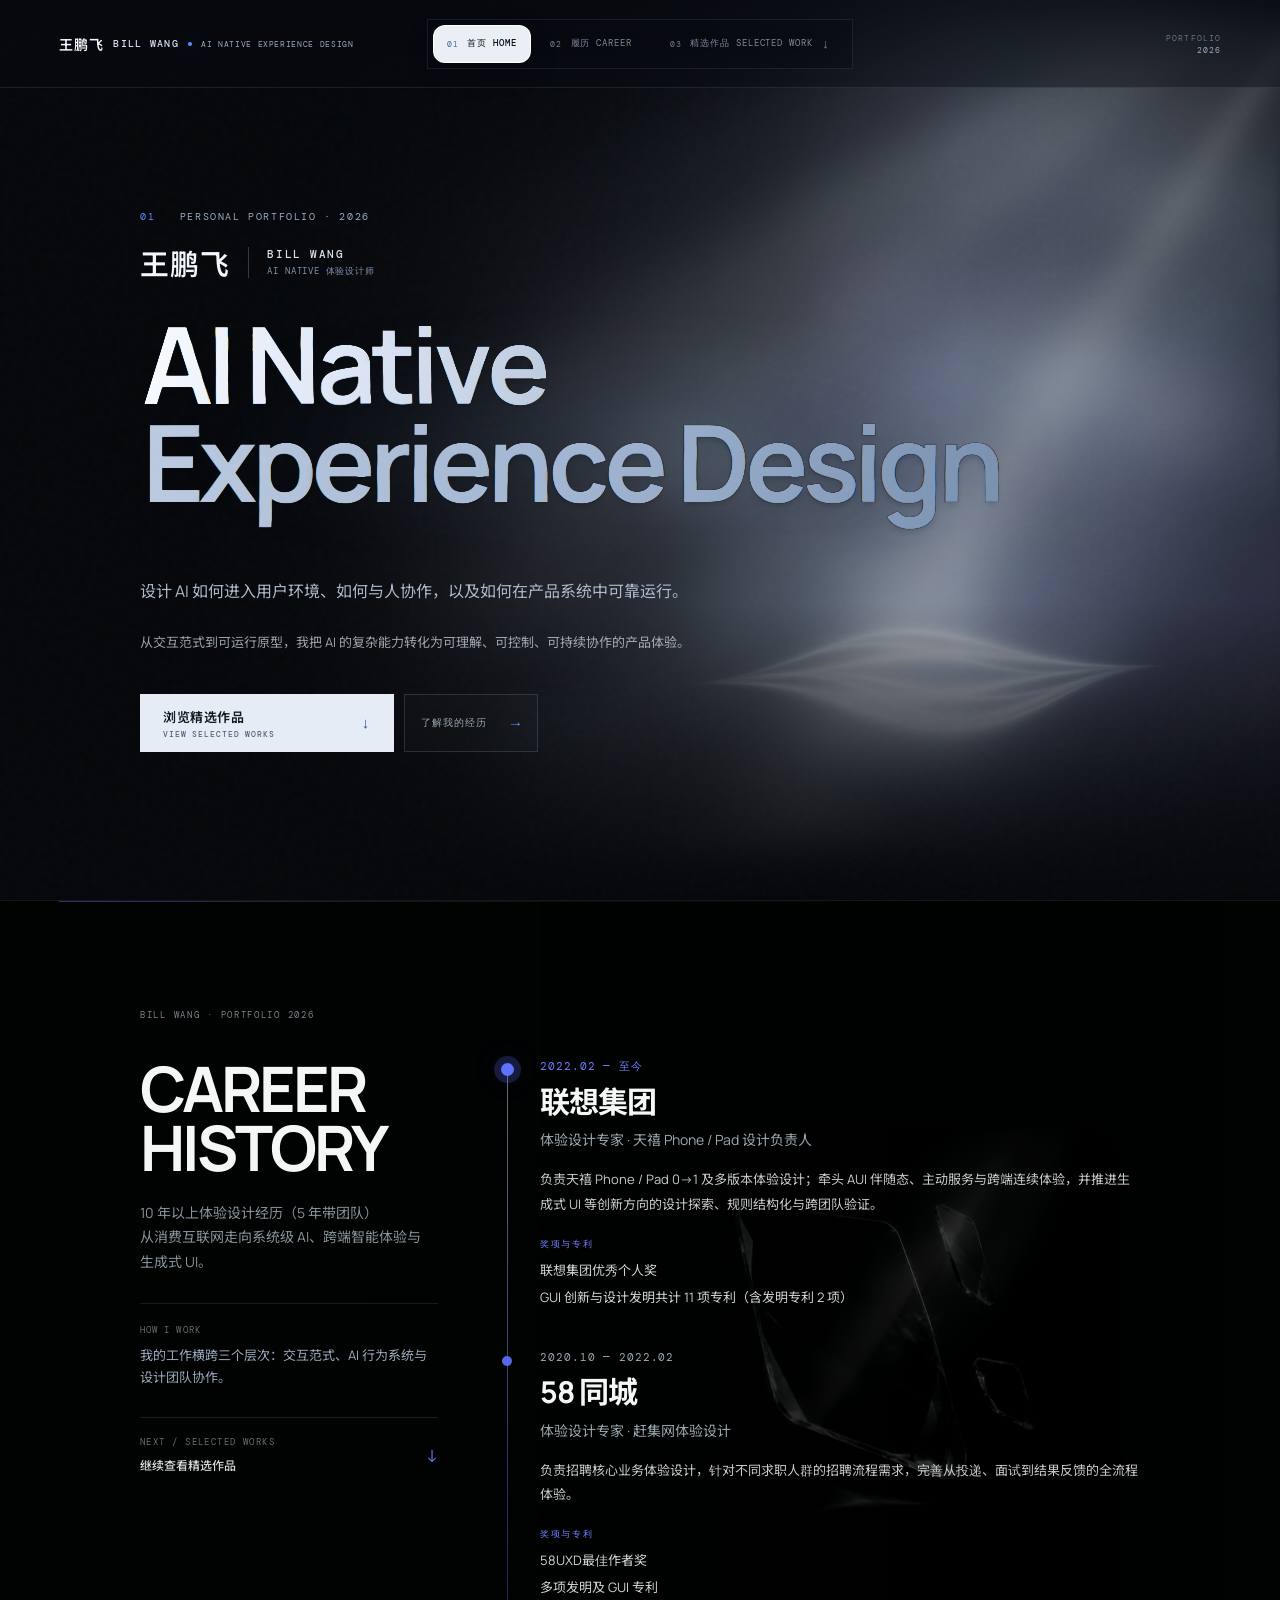
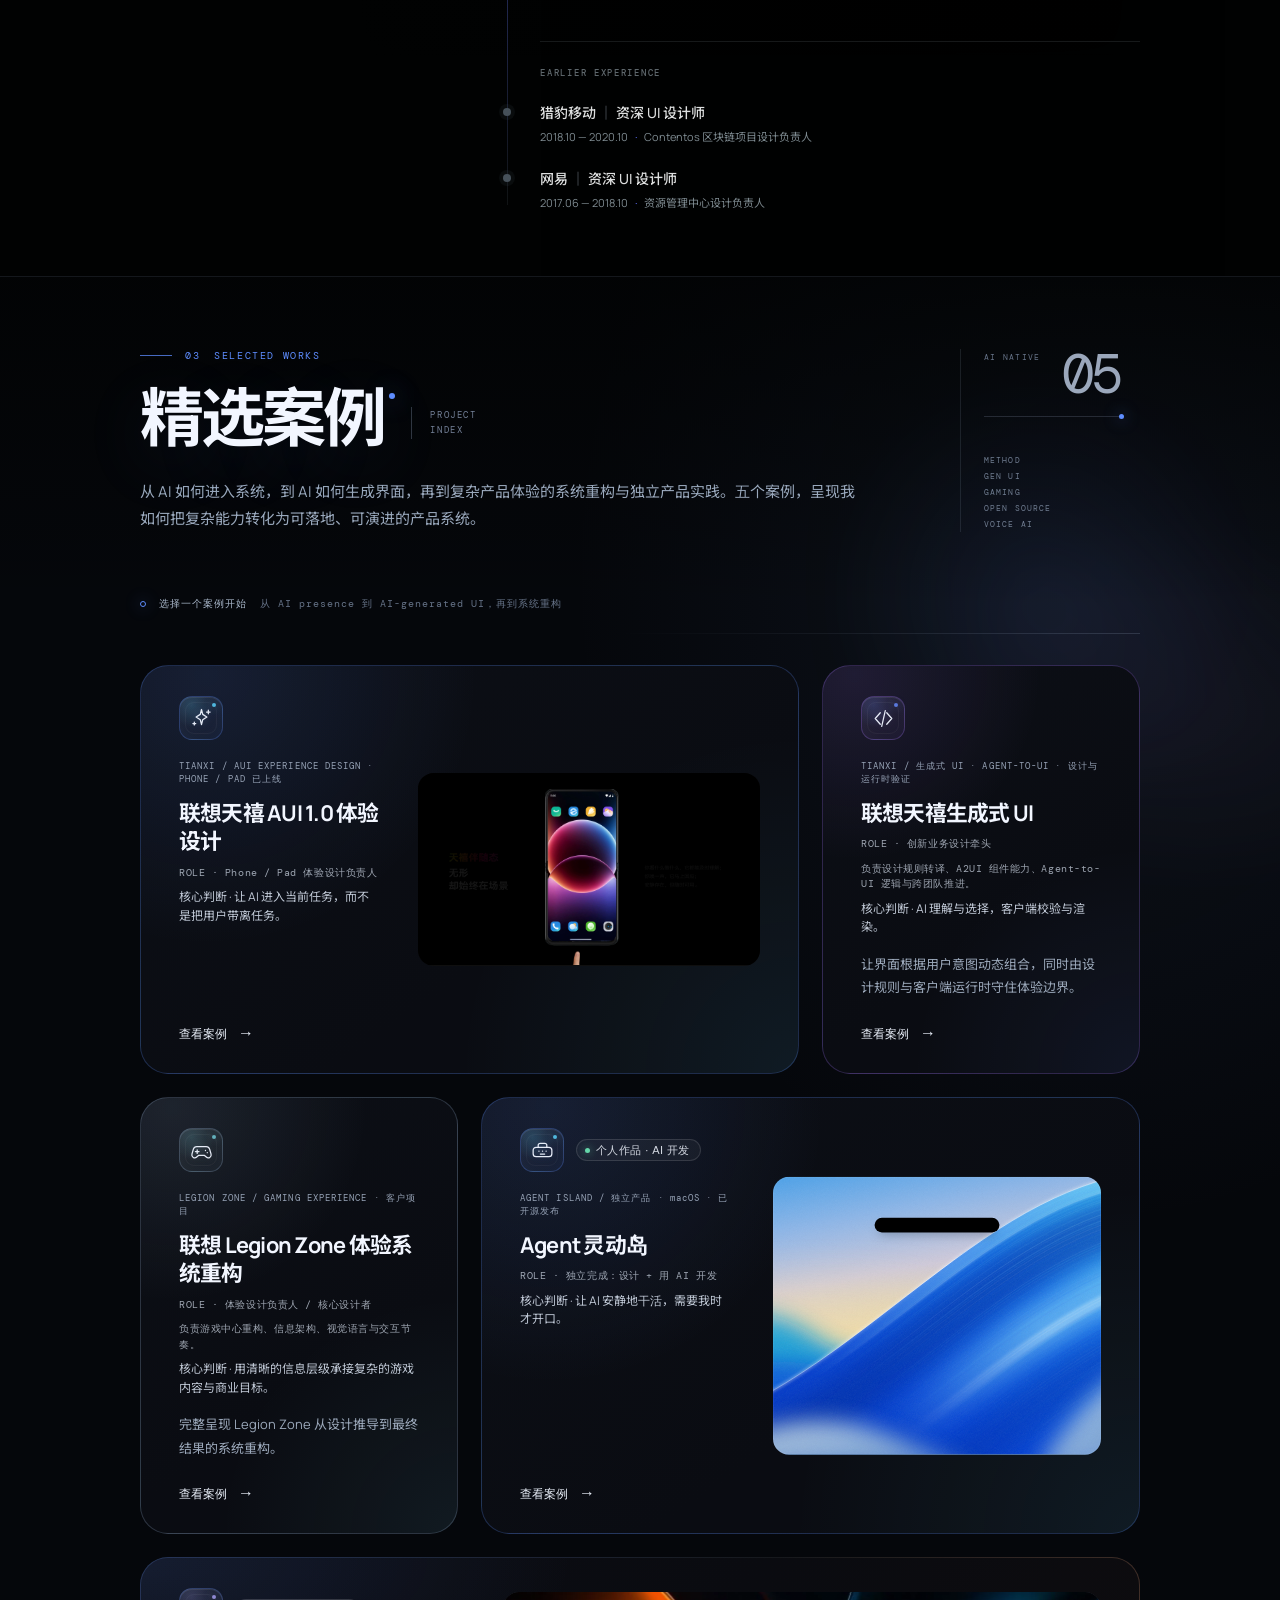
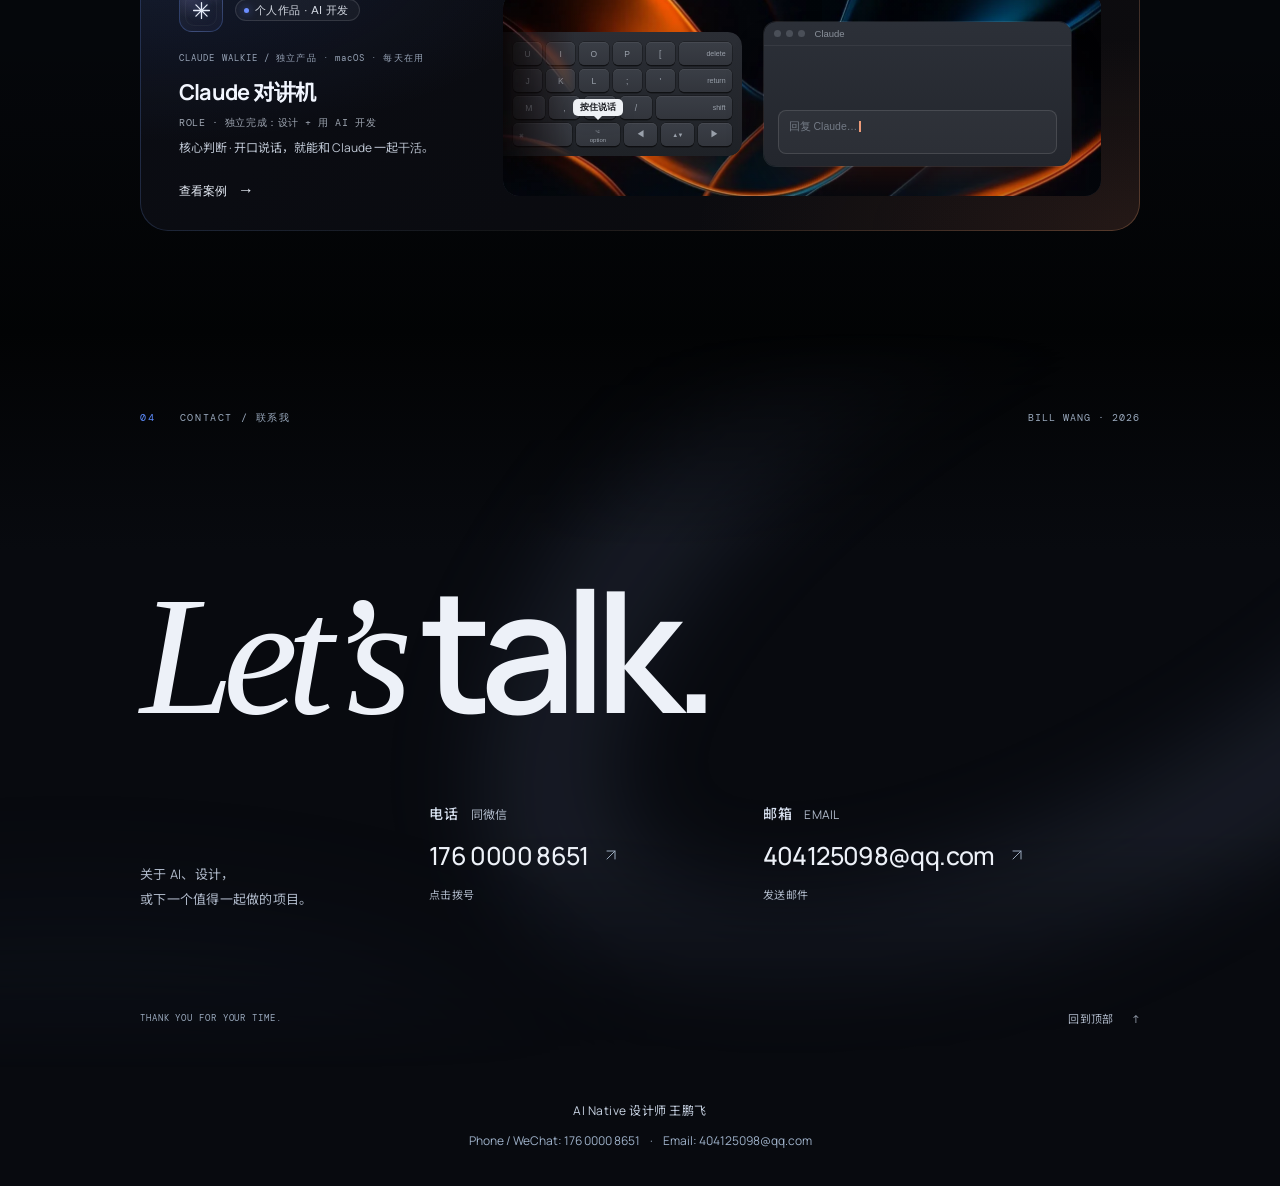
==== index.html @ 3b74ede9 "V363: AUI 09 marquee - Morning Brief voice-wake motion video, moved to 01" ====
<!doctype html>
<html lang="zh-CN">
<head>
  <meta charset="UTF-8" />
  <meta name="viewport" content="width=device-width, initial-scale=1.0" />
  <meta name="theme-color" content="#07090e" />
  <meta name="description" content="王鹏飞 Bill Wang 的体验设计作品集：系统级 AI、天禧 AUI、生成式 UI 与 Legion Zone，展示设计判断、职责边界与落地过程。" />
  <meta name="author" content="王鹏飞 · Bill Wang" />
  <meta name="referrer" content="strict-origin-when-cross-origin" />
  <link rel="canonical" href="https://bill-fei.github.io/bill-portfolio/" />
  <meta property="og:title" content="王鹏飞 · AI Native 体验设计作品集" />
  <meta property="og:description" content="系统级 AI、跨端连续体验、生成式 UI 与设计实践。" />
  <meta property="og:type" content="website" />
  <link rel="icon" href="data:," />
  <title>Bill Wang · AI Native Experience Design</title>
  <style id="first-paint-styles">
    html { background: #080a0f; color: #f2f6ff; }
    html:not(.styles-ready) body { margin: 0; font: 16px/1.7 system-ui, sans-serif; }
    html:not(.styles-ready) a { color: inherit; }
    html:not(.styles-ready) .view:not(.is-active) { display: none; }
    html:not(.styles-ready) .page-wrap { max-width: 1200px; margin: auto; padding: 32px 24px; }
    html:not(.styles-ready) .site-header { display: flex; flex-wrap: wrap; gap: 20px; padding: 20px 24px; }
    html:not(.styles-ready) .wordmark > *, html:not(.styles-ready) .global-nav a { margin-right: 12px; }
    html:not(.styles-ready) .home-hero { min-height: 75vh; padding-top: 8vh; }
    html:not(.styles-ready) .display-title { font-size: clamp(40px, 7vw, 100px); line-height: 1.15; }
    html:not(.styles-ready) .warp-text-fallback > * { display: block; }
    html:not(.styles-ready) .home-actions { display: flex; flex-wrap: wrap; gap: 24px; margin-top: 28px; }
    html:not(.styles-ready) .case-entry { display: block; margin: 32px 0; }
    html:not(.styles-ready) img, html:not(.styles-ready) video { max-width: 100%; height: auto; }
    html:not(.styles-ready) svg { width: 24px; height: 24px; }
    html:not(.styles-ready) .home-visual, html:not(.styles-ready) .case-floating-back, html:not(.styles-ready) .image-lightbox, html:not(.styles-ready) .skip-content:not(:focus) { display: none; }
    html:not(.app-ready) .view.is-active .reveal:not(.case-topbar) { opacity: 1 !important; transform: none !important; filter: none !important; }
    html:not(.app-ready) .case-topbar.reveal { opacity: 0 !important; transform: translateY(-10px) !important; filter: none !important; pointer-events: none !important; }
    html:not(.app-ready) .warp-text-fallback { opacity: 1 !important; visibility: visible !important; }
  </style>
  <script>
    (() => {
      const requested = location.hash.slice(1).split('/')[0];
      document.documentElement.dataset.initialView = ['case-workflow', 'case-paradigm', 'case-legion', 'case-agent-island', 'case-ai-call', 'case-aui', 'archive'].includes(requested) ? requested : 'home';
      window.styleFallbackTimer = window.setTimeout(() => {
        const sheet = document.getElementById('main-styles');
        if (sheet && !document.documentElement.classList.contains('styles-ready')) sheet.media = 'print';
      }, 1800);
    })();
  </script>
  <style>
    html:not(.app-ready)[data-initial-view] .view { display: none !important; }
    html:not(.app-ready)[data-initial-view="home"] [data-view="home"],
    html:not(.app-ready)[data-initial-view="case-workflow"] [data-view="case-workflow"],
    html:not(.app-ready)[data-initial-view="case-paradigm"] [data-view="case-paradigm"],
    html:not(.app-ready)[data-initial-view="case-legion"] [data-view="case-legion"],
    html:not(.app-ready)[data-initial-view="case-agent-island"] [data-view="case-agent-island"],
    html:not(.app-ready)[data-initial-view="case-ai-call"] [data-view="case-ai-call"],
    html:not(.app-ready)[data-initial-view="case-aui"] [data-view="case-aui"],
    html:not(.app-ready)[data-initial-view="archive"] [data-view="archive"] { display: block !important; }
    html:not(.app-ready) .reveal:not(.case-topbar) { opacity: 1 !important; transform: none !important; filter: none !important; }
    html:not(.app-ready) .case-topbar.reveal { opacity: 0 !important; transform: translateY(-10px) !important; filter: none !important; pointer-events: none !important; }
  </style>
  <link rel="stylesheet" href="fonts.css?v=361" />
  <link id="main-styles" rel="stylesheet" href="study.css?v=363-1106e" onload="clearTimeout(window.styleFallbackTimer);this.media='all';document.documentElement.classList.add('styles-ready')" />
  <link rel="stylesheet" href="release.css?v=361" />
  <link rel="stylesheet" href="assets/agent-island-v2/island.css?v=361" />
  <link rel="stylesheet" href="assets/ai-call/ai-call.css?v=371" />
  <script>
    (function () {
      if (location.origin !== 'https://bill-fei.github.io' || !/^\/bill-portfolio(?:\/|$)/.test(location.pathname)) return;
      var ENDPOINT = 'https://bill-portfolio-analytics.pages.dev';
      if (!ENDPOINT) return;
      var OPT_OUT_KEY = 'bill-analytics-optout';
      function optedOut() { try { return window.localStorage.getItem(OPT_OUT_KEY) === 'true'; } catch (e) { return true; } }
      var VISITOR_KEY = 'bill_analytics_visitor';
      function forgetVisitor() { try { window.localStorage.removeItem(VISITOR_KEY); } catch (e) {} }
      if (optedOut()) { forgetVisitor(); return; }
      var TRACK_URL = ENDPOINT + '/track';
      var SESSION_KEY = 'bill_analytics_session';
      var session, visitor, visit, visitSequence = 0, timer = null, stopped = false, started = false;
      var pages = ['home', 'case-workflow', 'case-paradigm', 'case-legion', 'case-agent-island', 'case-ai-call', 'case-aui', 'archive'];
      var documentId = (window.crypto && crypto.randomUUID) ? crypto.randomUUID() : Math.random().toString(36).slice(2) + Date.now();
      var listeners = [];
      function pageName() {
        var page = location.hash.slice(1).split('?')[0].split('/').filter(Boolean)[0];
        return pages.indexOf(page) === -1 ? 'home' : page;
      }
      function safeLink(value) {
        if (!value) return '';
        try {
          var url = new URL(value, location.href);
          if (url.protocol === 'mailto:' || url.protocol === 'tel:') return url.protocol;
          if (url.protocol !== 'https:' && url.protocol !== 'http:') return '';
          var hash = url.hash.slice(1).split('?')[0].split('/').filter(Boolean)[0];
          return url.origin + url.pathname + (url.origin === location.origin && pages.indexOf(hash) !== -1 ? '#' + hash : '');
        } catch (e) { return ''; }
      }
      function snapshot(type) {
        if (!visit) return;
        var now = Date.now();
        if (visit.activeSince !== null) { visit.ms += Math.max(0, now - visit.activeSince); visit.activeSince = now; measureScroll(); }
        send({ type: type, page: visit.page, path: location.pathname + '#' + visit.page, visit_id: visit.id, dur: Math.round(visit.ms / 1000), scroll: visit.scroll });
      }
      // Deepest point of the page seen during this visit, as a percentage of the document height.
      function measureScroll() {
        if (!visit) return;
        var el = document.documentElement || {};
        var height = Math.max(el.scrollHeight || 0, (document.body && document.body.scrollHeight) || 0);
        var bottom = (window.scrollY || el.scrollTop || 0) + (window.innerHeight || el.clientHeight || 0);
        if (!height || !bottom) return;
        var pct = Math.min(100, Math.round(bottom / height * 100));
        if (pct > visit.scroll) visit.scroll = pct;
      }
      function pauseVisit() {
        if (!visit || visit.activeSince === null) return;
        snapshot('end');
        visit.activeSince = null;
      }
      function routeChanged() {
        var page = pageName();
        if (visit && visit.page === page) return;
        pauseVisit();
        visit = { page: page, id: documentId + ':' + (++visitSequence), ms: 0, scroll: 0, activeSince: document.hidden ? null : Date.now() };
        send({ type: 'pageview', page: page, path: location.pathname + '#' + page, visit_id: visit.id, dur: 0, referrer: safeLink(document.referrer || '') });
      }
      function today() { var d = new Date(); return d.getFullYear() + '-' + (d.getMonth() + 1) + '-' + d.getDate(); }
      function getSession() {
        try { var raw = localStorage.getItem(SESSION_KEY); if (raw) { var s = JSON.parse(raw); if (s && s.date === today()) return s; } } catch (e) {}
        var s = { id: (window.crypto && crypto.randomUUID) ? crypto.randomUUID() : 's' + Math.random().toString(36).slice(2) + Date.now(), date: today() };
        try { localStorage.setItem(SESSION_KEY, JSON.stringify(s)); } catch (e) {}
        return s;
      }
      // Anonymous browser ID that survives days and network changes, so return visits can be recognised.
      function getVisitor() {
        try { var raw = localStorage.getItem(VISITOR_KEY); if (raw && /^[a-zA-Z0-9-]{8,64}$/.test(raw)) return raw; } catch (e) {}
        var id = (window.crypto && crypto.randomUUID) ? crypto.randomUUID() : 'v' + Math.random().toString(36).slice(2) + Date.now().toString(36);
        try { localStorage.setItem(VISITOR_KEY, id); } catch (e) {}
        return id;
      }
      function send(payload) {
        if (stopped) return;
        if (optedOut()) { stop(); return; }
        var body = JSON.stringify(Object.assign({ t: Date.now(), v: '357', env: 'prod' }, payload, { sid: session.id, vid: visitor }));
        if (navigator.sendBeacon) { try { if (navigator.sendBeacon(TRACK_URL, new Blob([body], { type: 'text/plain' }))) return; } catch (e) {} }
        try { fetch(TRACK_URL, { method: 'POST', headers: { 'Content-Type': 'text/plain' }, body: body, keepalive: true }).catch(function () {}); } catch (e) {}
      }
      function on(target, type, fn, opts) { target.addEventListener(type, fn, opts); listeners.push({ target: target, type: type, fn: fn }); }
      function stop() {
        stopped = true;
        if (timer !== null) { clearInterval(timer); timer = null; }
        for (var i = 0; i < listeners.length; i++) { var l = listeners[i]; try { l.target.removeEventListener(l.type, l.fn); } catch (e) {} }
        listeners = [];
      }
      function start() {
        if (stopped || started) return;
        if (optedOut()) { stop(); return; }
        started = true;
        session = getSession();
        visitor = getVisitor();
        routeChanged();
        if (stopped) return;
        timer = setInterval(function () { if (!document.hidden && visit.activeSince !== null) snapshot('heartbeat'); }, 15000);
        on(window, 'hashchange', routeChanged);
        on(window, 'scroll', measureScroll, { passive: true });
        on(document, 'click', function (ev) {
          var el = ev.target;
          while (el && el !== document && !(el.tagName === 'A')) el = el.parentNode;
          if (!el || el.tagName !== 'A') {
            // Feature controls that are not links (e.g. the voice / speed / model picker): data-track names them.
            var ctl = ev.target && ev.target.closest ? ev.target.closest('[data-track]') : null;
            if (!ctl) return;
            var row = ctl.closest('[data-row]');
            action('action:' + ctl.getAttribute('data-track') + (row ? ':' + row.getAttribute('data-row') : '') + (ctl.getAttribute('data-v') ? ':' + ctl.getAttribute('data-v') : ''));
            return;
          }
          send({ type: 'click', page: visit.page, path: location.pathname + '#' + visit.page, visit_id: visit.id, target: safeLink(el.href || el.getAttribute('href') || '') });
        });
        // Case films: one event when playback starts and when 25 / 50 / 75 / 100% has been watched, once per page visit.
        var filmSeen = {};
        function action(name) { if (visit) send({ type: 'click', page: visit.page, path: location.pathname + '#' + visit.page, visit_id: visit.id, target: name }); }
        function filmMark(v, mark) {
          var key = visit && visit.id + ':' + (v.closest('figure[id]') || {}).id + ':' + mark;
          if (!key || filmSeen[key]) return;
          filmSeen[key] = 1;
          action('action:film:' + ((v.closest('figure[id]') || {}).id || 'video') + ':' + mark);
        }
        on(document, 'play', function (ev) { if (ev.target.tagName === 'VIDEO' && ev.target.controls) filmMark(ev.target, 'play'); }, true);
        on(document, 'timeupdate', function (ev) {
          var v = ev.target;
          if (v.tagName !== 'VIDEO' || !v.controls || !v.duration) return;
          var p = v.currentTime / v.duration * 100;
          [25, 50, 75].forEach(function (m) { if (p >= m) filmMark(v, String(m)); });
        }, true);
        on(document, 'ended', function (ev) { if (ev.target.tagName === 'VIDEO' && ev.target.controls) filmMark(ev.target, '100'); }, true);
        function resumeVisit() {
          routeChanged();
          if (!document.hidden && visit.activeSince === null) visit.activeSince = Date.now();
        }
        on(document, 'visibilitychange', function () { if (document.hidden) pauseVisit(); else resumeVisit(); });
        on(window, 'pageshow', resumeVisit);
        on(window, 'pagehide', pauseVisit);
        on(window, 'beforeunload', pauseVisit);
      }
      window.BillAnalytics = window.BillAnalytics || {};
      window.BillAnalytics.optOut = function () {
        stop();
        forgetVisitor();
        try { window.localStorage.setItem(OPT_OUT_KEY, 'true'); return true; } catch (e) { return false; }
      };
      on(window, 'storage', function (e) { if (e.key === OPT_OUT_KEY && e.newValue === 'true') { stop(); forgetVisitor(); } });
      if (document.readyState === 'loading') on(document, 'DOMContentLoaded', start); else start();
    })();
  </script>
  <script defer src="study.js?v=363-1106e"></script>
  <script defer src="assets/agent-island-v2/island.js?v=361"></script>
  <script defer src="assets/ai-call/walkie-demo.js?v=362"></script>
  <script defer src="assets/ai-call/modes-demo.js?v=367"></script>
</head>
<body>
  <a class="skip-content" href="#app">跳至主要内容</a>
  <noscript><style>.view{display:block!important}.reveal{opacity:1!important;transform:none!important;filter:none!important}.warp-text-fallback{opacity:1!important;visibility:visible!important}</style><p class="noscript-notice">当前浏览器未启用 JavaScript，以下显示静态作品内容；启用后可使用案例导航、图片放大与演示交互。</p></noscript>
  <div class="ambient-grain" aria-hidden="true"></div>
  <div class="cursor-glow" aria-hidden="true"></div>
  <header class="site-header">
    <a class="wordmark" href="#home" aria-label="王鹏飞作品集首页"><strong><span class="mobile-wordmark-prefix">AI Native 设计师 </span>王鹏飞</strong><span>BILL WANG</span><i></i><small>AI NATIVE EXPERIENCE DESIGN</small></a>
    <nav class="global-nav" aria-label="作品集主导航">
      <a href="#home" data-route-link="home"><small>01</small><span>首页 HOME</span></a>
      <a href="#career" data-route-link="career"><small>02</small><span>履历 CAREER</span></a>
      <a class="nav-featured" href="#index" data-route-link="index"><small>03</small><span>精选作品 SELECTED WORK</span><b>↓</b></a>
    </nav>
    <p class="header-status">PORTFOLIO<br /><b>2026</b></p>
  </header>

  <a class="case-floating-back" href="#index" aria-label="返回作品目录">← 返回目录</a>

  <main id="app" aria-live="polite">
    <section class="view view-home is-active" data-view="home">
      <div class="home-hero" id="home-top">
      <div class="home-visual" aria-hidden="true"><canvas class="spectral-clouds" id="spectral-clouds"></canvas><div class="spectral-depth spectral-depth-far"></div><div class="spectral-clouds-aura"></div><div class="spectral-depth spectral-depth-near"></div><div class="side-rays-container"><canvas id="side-rays-canvas"></canvas></div><div class="home-strands-field strands-container"><canvas id="home-strands-canvas"></canvas></div><div class="visual-grid"></div></div>
      <div class="home-content page-wrap"><p class="eyebrow reveal"><span>01</span> PERSONAL PORTFOLIO · 2026</p><div class="home-identity reveal"><strong>王鹏飞</strong><div><span>BILL WANG</span><small>AI NATIVE 体验设计师</small></div></div><h1 class="display-title warp-text reveal" data-warp-text="AI Native\nExperience Design" aria-label="AI Native Experience Design"><span class="warp-text-fallback" aria-hidden="true"><span>AI Native</span><em><span>Experience</span> <span>Design</span></em></span></h1><p class="home-description reveal">设计 AI 如何进入用户环境、如何与人协作，以及如何在产品系统中可靠运行。</p><p class="home-description home-description-support reveal">从交互范式到可运行原型，我把 AI 的复杂能力转化为可理解、可控制、可持续协作的产品体验。</p><div class="home-actions reveal"><a class="button button-primary" href="#index"><span>浏览精选作品 <small>VIEW SELECTED WORKS</small></span><b>↓</b></a><a class="button button-quiet" href="#career">了解我的经历 <b>→</b></a></div></div>
      <div class="home-footer page-wrap reveal" aria-hidden="true"></div>
      </div>
      <section class="home-career" id="career" aria-label="王鹏飞职业履历">
      <div class="career-scene" aria-hidden="true">
        <img data-media-src="assets/career/glass-geometry-low-contrast.png" alt="" width="1920" height="1080" />
        <div class="career-veil"></div>
      </div>
      <div class="page-wrap career-wrap career-v16">
        <div class="career-brandline reveal">BILL WANG · PORTFOLIO 2026</div>

        <div class="career-layout">
          <header class="career-summary reveal">
            <p class="career-kicker">CAREER HISTORY</p>
            <h2>Career<br />History</h2>
            <p class="career-intro">10 年以上体验设计经历（5 年带团队）<br />从消费互联网走向系统级 AI、跨端智能体验与<span class="career-intro-nowrap">生成式 UI</span>。</p>
            <div class="career-capability career-capability-summary"><span>HOW I WORK</span><p>我的工作横跨三个层次：交互范式、AI 行为系统与设计团队协作。</p></div>
          </header>

          <div class="career-timeline reveal" aria-label="职业经历时间线">
            <article class="career-role career-role-current">
              <span class="career-marker" aria-hidden="true"></span>
              <time>2022.02 — 至今</time>
              <h3>联想集团</h3>
              <p class="career-position">体验设计专家 · 天禧 Phone / Pad 设计负责人</p>
              <p class="career-detail">负责天禧 Phone / Pad 0→1 及多版本体验设计；牵头 AUI 伴随态、主动服务与跨端连续体验，并推进生成式 UI 等创新方向的设计探索、规则结构化与跨团队验证。</p>
              <div class="career-recognition">
                <span>奖项与专利</span>
                <p>联想集团优秀个人奖</p>
                <p>GUI 创新与设计发明共计 11 项专利（含发明专利 2 项）</p>
              </div>
            </article>

            <article class="career-role">
              <span class="career-marker" aria-hidden="true"></span>
              <time>2020.10 — 2022.02</time>
              <h3>58 同城</h3>
              <p class="career-position">体验设计专家 · 赶集网体验设计</p>
              <p class="career-detail">负责招聘核心业务体验设计，针对不同求职人群的招聘流程需求，完善从投递、面试到结果反馈的全流程体验。</p>
              <div class="career-recognition">
                <span>奖项与专利</span>
                <p>58UXD最佳作者奖</p>
                <p>多项发明及 GUI 专利</p>
              </div>
            </article>

            <aside class="career-earlier" aria-label="早期职业经历">
              <p class="career-kicker">EARLIER EXPERIENCE</p>
              <article>
                <h3>猎豹移动 <span>｜</span> 资深 UI 设计师</h3>
                <p><time>2018.10 — 2020.10</time><i>·</i>Contentos 区块链项目设计负责人</p>
              </article>
              <article>
                <h3>网易 <span>｜</span> 资深 UI 设计师</h3>
                <p><time>2017.06 — 2018.10</time><i>·</i>资源管理中心设计负责人</p>
              </article>
            </aside>
          </div>

          <a class="career-selected reveal" href="#index">
            <span>NEXT / SELECTED WORKS</span>
            <b>继续查看精选作品</b>
            <i>↓</i>
          </a>
        </div>
      </div>
      </section>
      <section class="home-works view-index" id="selected-works" aria-label="精选作品目录">
      <div class="page-wrap index-wrap">
        <div class="index-intro reveal">
          <div class="index-intro-copy">
            <p class="eyebrow accent-blue"><span>03</span> SELECTED WORKS</p>
            <div class="index-title-lockup">
              <h2 class="page-title">精选案例</h2>
              <span class="index-title-en" aria-hidden="true">PROJECT<br />INDEX</span>
            </div>
            <p class="page-subtitle">从 AI 如何进入系统，到 AI 如何生成界面，再到复杂产品体验的系统重构与独立产品实践。五个案例，呈现我如何把复杂能力转化为可落地、可演进的产品系统。</p>
          </div>
          <div class="index-signature" aria-hidden="true">
            <span>AI NATIVE</span>
            <b>05</b>
            <i></i>
            <small>METHOD<br />GEN UI<br />GAMING<br />OPEN SOURCE<br />VOICE AI</small>
          </div>
          <p class="micro-copy"><i></i><span>选择一个案例开始</span><b>从 AI presence 到 AI-generated UI，再到系统重构</b></p>
        </div>
          <div class="case-list">
          <a class="case-entry case-blue reveal" href="#case-workflow" data-case="workflow"><span class="case-glow" aria-hidden="true"></span><span class="entry-accent"></span><span class="entry-icon" aria-hidden="true"><svg viewBox="0 0 32 32"><path d="M16 3.5l1.7 6.8 5.8 3.7-5.8 3.7L16 24.5l-1.7-6.8L8.5 14l5.8-3.7L16 3.5Z"/><path d="M25.5 4.5v5M28 7h-5M6 21v4M8 23H4"/></svg></span><strong class="entry-number">01</strong><div class="entry-main"><small>TIANXI / AUI EXPERIENCE DESIGN · PHONE / PAD 已上线</small><h3>联想天禧 AUI 1.0 体验设计</h3></div><span class="home-role-note">ROLE · Phone / Pad 体验设计负责人</span><span class="home-role-note">定义 AUI 伴随态、主动服务分级、状态规则与跨端连续体验。</span><span class="home-role-note home-key-note">核心判断 · 让 AI 进入当前任务，而不是把用户带离任务。</span><p>从问题出发定义 AUI，把 AI 能力转化为可感知、可控、连续的系统体验。</p><span class="entry-visual entry-visual-image" aria-hidden="true"><video muted loop playsinline preload="none" poster="assets/video/aui-effect-showcase-poster.jpg" data-ai-loop="assets/video/aui-effect-showcase-mobile.mp4"></video></span><span class="entry-link">查看案例 <b>→</b></span></a>
          <a class="case-entry case-purple reveal" href="#case-paradigm" data-case="paradigm"><span class="case-glow" aria-hidden="true"></span><span class="entry-accent"></span><span class="entry-icon" aria-hidden="true"><svg viewBox="0 0 32 32"><path d="m11.5 8-7 8 7 8M20.5 8l7 8-7 8M18.5 5 13.5 27"/></svg></span><strong class="entry-number">02</strong><div class="entry-main"><small>TIANXI / 生成式 UI · AGENT-TO-UI · 设计与运行时验证</small><h3>联想天禧生成式 UI</h3></div><span class="home-role-note">ROLE · 创新业务设计牵头</span><span class="home-role-note">负责设计规则转译、A2UI 组件能力、Agent-to-UI 逻辑与跨团队推进。</span><span class="home-role-note home-key-note">核心判断 · AI 理解与选择，客户端校验与渲染。</span><p>让界面根据用户意图动态组合，同时由设计规则与客户端运行时守住体验边界。</p><span class="entry-link">查看案例 <b>→</b></span></a>
          <a class="case-entry case-slate reveal" href="#case-legion" data-case="legion"><span class="case-glow" aria-hidden="true"></span><span class="entry-accent"></span><span class="entry-icon" aria-hidden="true"><svg viewBox="0 0 32 32"><path d="M9.5 10.5h13a5 5 0 0 1 4.8 3.6l2 7a4 4 0 0 1-6.6 4l-2.5-2.2h-8.4l-2.5 2.2a4 4 0 0 1-6.6-4l2-7a5 5 0 0 1 4.8-3.6Z"/><path d="M10 15v5M7.5 17.5h5M21.5 16h.1M24 19h.1"/></svg></span><strong class="entry-number">03</strong><div class="entry-main"><small>LEGION ZONE / GAMING EXPERIENCE · 客户项目</small><h3>联想 Legion Zone 体验系统重构</h3></div><span class="home-role-note">ROLE · 体验设计负责人 / 核心设计者</span><span class="home-role-note">负责游戏中心重构、信息架构、视觉语言与交互节奏。</span><span class="home-role-note home-key-note">核心判断 · 用清晰的信息层级承接复杂的游戏内容与商业目标。</span><p>完整呈现 Legion Zone 从设计推导到最终结果的系统重构。</p><span class="entry-link">查看案例 <b>→</b></span></a>
          <a class="case-entry case-agent reveal" href="#case-agent-island" data-case="agent-island"><span class="case-glow" aria-hidden="true"></span><span class="entry-accent"></span><span class="entry-icon" aria-hidden="true"><svg viewBox="0 0 32 32"><path d="M7 11.5h18a4 4 0 0 1 4 4v5a4 4 0 0 1-4 4H7a4 4 0 0 1-4-4v-5a4 4 0 0 1 4-4Z"/><path d="M10 11.5V8.8A2.8 2.8 0 0 1 12.8 6h6.4A2.8 2.8 0 0 1 22 8.8v2.7M11 17h.1M16 17h.1M21 17h.1M13 21h6"/></svg></span><span class="entry-own">个人作品 · AI 开发</span><strong class="entry-number">04</strong><div class="entry-main"><small>AGENT ISLAND / 独立产品 · macOS · 已开源发布</small><h3>Agent 灵动岛</h3></div><span class="home-role-note">ROLE · 独立完成：设计 + 用 AI 开发</span><span class="home-role-note">交互、视觉、原生 App、官网与宣传片，从想法到发布。</span><span class="home-role-note home-key-note">核心判断 · 让 AI 安静地干活，需要我时才开口。</span><p>把多个 AI Agent 的状态收进 Mac 刘海，等你批准时才展开。</p><span class="entry-visual aiv-demo" data-ai-demo="panel" data-ai-float aria-hidden="true"></span><span class="entry-link">查看案例 <b>→</b></span></a>
          <a class="case-entry case-voice reveal" href="#case-ai-call" data-case="ai-call"><span class="case-glow" aria-hidden="true"></span><span class="entry-accent"></span><span class="entry-icon" aria-hidden="true"><svg viewBox="0 0 32 32"><path d="M16 5v22M5 16h22M8.2 8.2l15.6 15.6M23.8 8.2 8.2 23.8"/></svg></span><span class="entry-own">个人作品 · AI 开发</span><strong class="entry-number">05</strong><div class="entry-main"><small>CLAUDE WALKIE / 独立产品 · macOS · 每天在用</small><h3>Claude 对讲机</h3></div><span class="home-role-note">ROLE · 独立完成：设计 + 用 AI 开发</span><span class="home-role-note home-key-note">核心判断 · 开口说话，就能和 Claude 一起干活。</span><span class="entry-visual wk-demo" aria-hidden="true" data-wk-demo></span><span class="entry-link">查看案例 <b>→</b></span></a>
        </div>
      </div>
    </section>

    <section class="home-contact" id="contact" aria-labelledby="contact-title">
      <div class="contact-atmosphere" aria-hidden="true"></div>
      <div class="page-wrap contact-poster">
        <div class="contact-masthead">
          <p class="eyebrow"><span>04</span> CONTACT / 联系我</p>
          <span class="contact-edition">BILL WANG · 2026</span>
        </div>
        <h2 class="contact-display" id="contact-title"><em>Let’s</em> <span>talk.</span></h2>
        <div class="contact-bottom">
          <p class="contact-note">关于 AI、设计，<br />或下一个值得一起做的项目。</p>
          <address class="contact-details">
            <a class="contact-link" href="tel:17600008651" aria-label="拨打电话 176 0000 8651，同微信">
              <span class="contact-label">电话 <small>同微信</small></span>
              <span class="contact-value">176 0000 8651 <b aria-hidden="true"><svg class="direction-icon" viewBox="0 0 24 24" aria-hidden="true" focusable="false"><path d="M6 18 18 6M6 6h12v12"/></svg></b></span>
              <span class="contact-action">点击拨号</span>
            </a>
            <a class="contact-link" href="mailto:404125098@qq.com" aria-label="发送邮件至 404125098@qq.com">
              <span class="contact-label">邮箱 <small>EMAIL</small></span>
              <span class="contact-value">404125098@qq.com <b aria-hidden="true"><svg class="direction-icon" viewBox="0 0 24 24" aria-hidden="true" focusable="false"><path d="M6 18 18 6M6 6h12v12"/></svg></b></span>
              <span class="contact-action">发送邮件</span>
            </a>
          </address>
        </div>
        <div class="contact-colophon"><span>THANK YOU FOR YOUR TIME.</span><a href="#home" aria-label="返回首页顶部">回到顶部 <span aria-hidden="true">↑</span></a></div>
      </div>
    </section>
    </section>

    <section class="view archive-view" data-view="archive" aria-label="视觉作品归档">
      <div class="page-wrap archive-wrap">
        <a class="back-link" href="#home/contact">← 返回首页</a>
        <div class="archive-intro reveal">
          <div>
            <p class="eyebrow accent-purple"><span>04</span> VISUAL ARCHIVE</p>
            <div class="index-title-lockup">
              <h2 class="page-title">视觉归档</h2>
              <span class="index-title-en" aria-hidden="true">VISUAL<br />STUDIES</span>
            </div>
            <p class="page-subtitle">界面、空间与视觉细节的独立展陈。当前先用现有项目图片预览版式，后续替换为其他视觉作品。</p>
          </div>
          <div class="archive-meta" aria-hidden="true"><b>08</b><span>SELECTED<br />STUDIES</span></div>
        </div>
        <div class="archive-grid">
          <figure class="archive-tile archive-tile-wide reveal"><img data-media-src="assets/figma-pages/09-aui-principles-3x.png" alt="AUI 视觉原则研究" loading="lazy" width="3840" height="2160" /><figcaption><span>01 / SYSTEM ATMOSPHERE</span><b>AUI 视觉原则</b></figcaption></figure>
          <figure class="archive-tile archive-tile-tall reveal"><img data-media-src="assets/aui-marquee/08-ai-image-studio.png" alt="AI Image Studio 界面视觉研究" loading="lazy" width="1236" height="2736" /><figcaption><span>02 / GENERATIVE SURFACE</span><b>AI Image Studio</b></figcaption></figure>
          <figure class="archive-tile archive-tile-dark reveal"><img data-media-src="assets/responsive-media/images/gen-runtime-output-desktop.webp" data-media-srcset="assets/responsive-media/images/gen-runtime-output-mobile.webp 800w, assets/responsive-media/images/gen-runtime-output-desktop.webp 1600w" alt="生成式 UI 运行时结果" loading="lazy" width="1430" height="1138" /><figcaption><span>03 / RUNTIME OUTPUT</span><b>Agent → UI</b></figcaption></figure>
          <figure class="archive-tile archive-tile-wide reveal"><img data-media-src="assets/figma-1-12/12-in-context.png" alt="跨端场景视觉研究" loading="lazy" width="1601" height="900" /><figcaption><span>04 / CONTINUITY IN CONTEXT</span><b>跨端场景</b></figcaption></figure>
          <figure class="archive-tile archive-tile-slate reveal"><img data-media-src="assets/legion-zone/05-featured.webp" alt="Legion Zone 游戏视觉研究" loading="lazy" width="1599" height="1169" /><figcaption><span>05 / GAMING LANGUAGE</span><b>Legion Zone</b></figcaption></figure>
          <figure class="archive-tile archive-tile-tall reveal"><img data-media-src="assets/aui-marquee/09-image-edit-composer.png" alt="Image Edit Composer 界面视觉研究" loading="lazy" width="824" height="1824" /><figcaption><span>06 / COMPANION TOOL</span><b>Image Edit Composer</b></figcaption></figure>
          <figure class="archive-tile archive-tile-wide reveal"><img data-media-src="assets/figma-pages/07-aui-evolution-3x.png" alt="AUI 演进视觉研究" loading="lazy" width="3840" height="2160" /><figcaption><span>07 / FROM GUI TO AUI</span><b>交互范式演进</b></figcaption></figure>
          <figure class="archive-tile archive-tile-dark reveal"><img data-media-src="assets/responsive-media/images/gen-design-md-desktop.webp" data-media-srcset="assets/responsive-media/images/gen-design-md-mobile.webp 900w, assets/responsive-media/images/gen-design-md-desktop.webp 1800w" alt="生成式 UI 设计规则视觉研究" loading="lazy" width="2519" height="3507" /><figcaption><span>08 / DESIGN TRANSLATION</span><b>Design.md</b></figcaption></figure>
        </div>
        <p class="archive-footer"><i></i><span>VISUAL ARCHIVE / PREVIEW</span><b>视觉探索归档，不作为独立项目成果</b></p>
      </div>
    </section>

    <section class="view case-view case-scroll case-aui-one" data-view="case-workflow" data-case-theme="blue" data-case-start="05-method">
      <div class="page-wrap case-wrap">
        <div class="case-topbar reveal" aria-hidden="true" inert>
          <a href="#index" class="back-link">← 返回目录</a>
          <span class="case-current-label">01 / 03 · AUI EXPERIENCE DESIGN</span>
          <span>FIGMA 05 — 14</span>
        </div>

        <div class="case-hero aui-one-hero reveal">
          <p class="eyebrow accent-blue">LENOVO TIANXI / AUI 1.0</p>
          <h2 class="case-title">让我们从问题开始，<br /><em>探索 AI 如何融入系统。</em></h2>
          <p class="case-dek">从 AUI 定义、交互范式与设计原则，到伴随态和跨端形态：不是给传统界面叠加一个 AI 入口，而是让服务围绕用户意图自然抵达。</p>
          <div class="case-evidence case-evidence-blue" aria-label="AUI 项目概览">
            <div class="case-evidence-grid">
              <div class="case-evidence-item"><span class="case-evidence-label">CHALLENGE</span><strong>让系统从被动响应走向理解上下文后的主动服务。</strong><p>回答 AI 何时介入、以什么形态出现，以及如何在不打断用户的前提下完成协作。</p></div>
              <div class="case-evidence-item"><span class="case-evidence-label">SYSTEM</span><strong>伴随态 · 主动服务 · 跨端连续体验</strong><p>建立介入分级、状态与退出规则，让 AI 在不同场景中保持可理解、可控制。</p></div>
              <div class="case-evidence-item"><span class="case-evidence-label">OUTCOME</span><strong>形成可持续演进的 AUI 体验框架。</strong><p>从设计原则、交互状态到多端协同，沉淀为可复用的系统能力。</p></div>
            </div>
          </div>
        </div>

        <figure class="aui-hero-film reveal" aria-label="从用户意图到 AUI 主动服务的项目影片预告">
          <video muted playsinline preload="none" poster="assets/video/aui-effect-showcase-poster.jpg" data-media-poster="assets/video/aui-effect-showcase-poster.jpg" data-aui-hero-film aria-busy="true">
            <source data-media-src="assets/aui-compressed-review/videos/aui-effect-showcase-compressed.mp4" data-media-mobile-src="assets/video/aui-effect-showcase-mobile.mp4" type="video/mp4" data-aui-hero-source />
          </video>
          <div class="media-feedback media-feedback-static" data-media-feedback role="status">
            <span data-media-feedback-label>视频加载中…</span>
            <button type="button" data-media-feedback-action hidden>重试</button>
          </div>
          <figcaption>
            <div class="aui-hero-film-switcher" role="tablist" aria-label="切换 AUI 项目影片">
              <button class="is-active" type="button" role="tab" aria-selected="true" data-aui-film-option="effect">
                <span>01</span><b>AUI EFFECT</b>
              </button>
              <button type="button" role="tab" aria-selected="false" data-aui-film-option="preview">
                <span>02</span><b>INTENT PREVIEW</b>
              </button>
            </div>
          </figcaption>
        </figure>

        <div class="case-layout">
          <aside class="chapter-nav reveal" data-case-nav="workflow"><p>ON THIS CASE</p></aside>
          <div class="case-body case-scroll-body" data-case-body="workflow">
            <article class="chapter-panel scroll-chapter" id="05-method" data-chapter="05-method" data-scroll-chapter="05-method">
              <header class="aui-chapter-copy reveal">
                <p class="chapter-kicker">01 / DESIGN METHOD</p>
                <p class="aui-chapter-summary">AI 时代的体验设计先判断值得解决的问题、用户当下的意图与系统能够承担的责任，再决定界面以什么形式出现。</p>
              </header>
              <figure class="aui-figma-frame aui-method-slide reveal">
                <img data-lightbox-src="assets/figma-pages/05-method-ai-ecosystem.png?v=122" data-lightbox-group="aui-core-pages" data-media-src="assets/responsive-media/images/aui-05-method-desktop.webp" data-media-srcset="assets/responsive-media/images/aui-05-method-mobile.webp 960w, assets/responsive-media/images/aui-05-method-desktop.webp 1920w" alt="Figma 第 5 页：AI × 联想生态，从有形到无形，将类人式交互融入系统。" loading="lazy" decoding="async" width="3840" height="2160" />
                <figcaption>FIGMA / 01 · DESIGN METHOD</figcaption>
              </figure>
            </article>

            <article class="chapter-panel scroll-chapter" id="07-aui-evolution" data-chapter="07-aui-evolution" data-scroll-chapter="07-aui-evolution">
              <header class="aui-chapter-copy reveal">
                <p class="chapter-kicker">02 / INTERACTION EVOLUTION</p>
                <p class="aui-chapter-summary">GUI 让人找到入口，LUI 让人说出意图，AUI 则让服务基于上下文主动抵达，并让界面随任务生成。</p>
              </header>
                <figure class="aui-figma-frame reveal"><img data-lightbox-src="assets/figma-pages/07-aui-evolution-v138.png?v=138" data-lightbox-group="aui-core-pages" data-media-src="assets/aui-compressed-review/images/07-aui-evolution-v138-desktop.webp" data-media-srcset="assets/aui-compressed-review/images/07-aui-evolution-v138-mobile.webp 1280w, assets/aui-compressed-review/images/07-aui-evolution-v138-desktop.webp 1920w" sizes="100vw" alt="Figma 第 6 页：交互演进，从 GUI、LUI 到 AUI" loading="lazy" decoding="async" width="3840" height="2160" /><figcaption>FIGMA / 02 · GUI → LUI → AUI</figcaption></figure>
            </article>

            <article class="chapter-panel scroll-chapter" id="08-aui-paradigm" data-chapter="08-aui-paradigm" data-scroll-chapter="08-aui-paradigm">
              <header class="aui-chapter-copy reveal">
                <p class="chapter-kicker">03 / SERVICE SHIFT</p>
                <p class="aui-chapter-summary">传统 GUI 要求用户跨应用搜索、判断和串联；AUI 从已明确的意图出发，跨服务生成可审阅方案，并只在确认后执行。</p>
              </header>
              <figure class="aui-figma-frame reveal"><img data-lightbox-src="assets/figma-pages/08-aui-service-shift-v130.png?v=130" data-lightbox-group="aui-core-pages" data-media-src="assets/responsive-media/images/aui-08-service-shift-desktop.webp" data-media-srcset="assets/responsive-media/images/aui-08-service-shift-mobile.webp 960w, assets/responsive-media/images/aui-08-service-shift-desktop.webp 1920w" alt="Figma 第 8 页：服务转向，从人找服务到服务找人" loading="lazy" decoding="async" width="3840" height="2160" /><figcaption>FIGMA / 03 · SERVICE SHIFT</figcaption></figure>
            </article>

            <article class="chapter-panel scroll-chapter" id="06-aui-definition" data-chapter="06-aui-definition" data-scroll-chapter="06-aui-definition">
              <header class="aui-chapter-copy reveal">
                <p class="chapter-kicker">04 / DESIGN PHILOSOPHY</p>
                <p class="aui-chapter-summary">AUI 是一种与系统共生的交互模式：融合自然语言理解与多模态感知，以用户意图为中心，安全、可信地组织服务。</p>
              </header>
              <figure class="aui-figma-frame reveal"><img data-lightbox-src="assets/figma-pages/06-aui-definition-latest.png?v=123" data-lightbox-group="aui-core-pages" data-media-src="assets/responsive-media/images/aui-06-definition-desktop.webp" data-media-srcset="assets/responsive-media/images/aui-06-definition-mobile.webp 960w, assets/responsive-media/images/aui-06-definition-desktop.webp 1920w" alt="Figma 第 6 页：AUI 设计理念，展示 Agent User Interface 与系统共生的交互模式。" loading="lazy" decoding="async" width="3840" height="2160" /><figcaption>FIGMA / 04 · DESIGN PHILOSOPHY</figcaption></figure>
            </article>

            <article class="chapter-panel scroll-chapter" id="09-native-interaction" data-chapter="09-native-interaction" data-scroll-chapter="09-native-interaction">
              <header class="aui-chapter-copy reveal">
                <p class="chapter-kicker">05 / NATIVE INTERACTION</p>
                <p class="aui-chapter-summary">从用户熟悉的“说、按、圈”等自然动作出发，让系统能力以符合直觉的方式被发现和使用。</p>
              </header>
              <figure class="aui-figma-frame reveal"><img data-lightbox-src="assets/figma-pages/09-aui-principles-intro.png?v=136" data-lightbox-group="aui-core-pages" data-media-src="assets/aui-compressed-review/images/09-aui-principles-intro-desktop.webp" data-media-srcset="assets/aui-compressed-review/images/09-aui-principles-intro-mobile.webp 1280w, assets/aui-compressed-review/images/09-aui-principles-intro-desktop.webp 1920w" sizes="100vw" alt="打造系统原生 AI 交互体验：以语音、按压与圈选等自然交互方式，对应用户符合直觉的操作。" loading="lazy" decoding="async" width="3840" height="2160" /><figcaption>FIGMA / 05 · NATIVE INTERACTION</figcaption></figure>
            </article>

            <article class="chapter-panel scroll-chapter" id="09-aui-principles" data-chapter="09-aui-principles" data-scroll-chapter="09-aui-principles">
              <header class="aui-chapter-copy reveal">
                <p class="chapter-kicker">06 / DESIGN PRINCIPLES</p>
                <p class="aui-chapter-summary">突破单一屏幕边界，基于意图提前半步提供服务，并让内容与任务状态决定界面，而不是让固定界面限制能力。</p>
              </header>
              <figure class="aui-figma-frame reveal"><img data-lightbox-src="assets/figma-pages/09-aui-principles-v129.png?v=129" data-lightbox-group="aui-core-pages" data-media-src="assets/responsive-media/images/aui-09-principles-desktop.webp" data-media-srcset="assets/responsive-media/images/aui-09-principles-mobile.webp 960w, assets/responsive-media/images/aui-09-principles-desktop.webp 1920w" alt="Figma 第 9 页：AUI 设计原则" loading="lazy" decoding="async" width="3840" height="2160" /><figcaption>FIGMA / 06 · BOUNDARYLESS · ANTICIPATORY · ADAPTIVE</figcaption></figure>
            </article>

            <article class="chapter-panel scroll-chapter" id="10-companion-state" data-chapter="10-companion-state" data-scroll-chapter="10-companion-state">
              <header class="aui-chapter-copy reveal">
                <p class="chapter-kicker">07 / COMPANION STATE</p>
                <p class="aui-chapter-summary">多模态主动感知、动态界面适配与跨端协同，让 AI 随任务、设备与环境自然迁移，并在不同终端承载合适的服务。</p>
              </header>
              <figure class="aui-figma-frame reveal"><img data-lightbox-src="assets/figma-pages/10-companion-state-v131.png?v=136" data-lightbox-group="aui-core-pages" data-media-src="assets/aui-compressed-review/images/10-companion-state-v131-desktop.webp" data-media-srcset="assets/aui-compressed-review/images/10-companion-state-v131-mobile.webp 1280w, assets/aui-compressed-review/images/10-companion-state-v131-desktop.webp 1920w" sizes="100vw" alt="Figma 第 10 页：AUI 伴随态覆盖 AIPC、AI 手机、AI 平板与 AIoT" loading="lazy" decoding="async" width="3840" height="2160" /><figcaption>FIGMA / 07 · COMPANION STATE</figcaption></figure>
            </article>

            <article class="chapter-panel scroll-chapter aui-inset-page" id="11-immersion-state" data-chapter="11-immersion-state" data-scroll-chapter="11-immersion-state">
              <header class="aui-chapter-copy reveal">
                <p class="chapter-kicker">08 / AUI IMMERSION STATE</p>
                <p class="aui-chapter-summary">复杂任务，深度协同：让 AI 深度融入多端协同，帮助用户从“问一下”走向“交给 AI 完成”。</p>
              </header>
              <figure class="aui-figma-frame reveal"><img data-lightbox-src="assets/figma-pages/11-immersion-state.png?v=137" data-lightbox-group="aui-core-pages" data-media-src="assets/aui-compressed-review/images/11-immersion-state-desktop.webp" data-media-srcset="assets/aui-compressed-review/images/11-immersion-state-mobile.webp 1280w, assets/aui-compressed-review/images/11-immersion-state-desktop.webp 1920w" sizes="100vw" alt="AUI 沉浸态：复杂任务与多端协同方案展示" loading="lazy" decoding="async" width="3840" height="2160" /><figcaption>FIGMA / 08 · AUI IMMERSION STATE</figcaption></figure>
            </article>

            <article class="chapter-panel scroll-chapter" id="11-cross-device" data-chapter="11-cross-device" data-scroll-chapter="11-cross-device">
              <header class="aui-chapter-copy reveal">
                <p class="chapter-kicker">09 / CROSS-DEVICE PANORAMA</p>
                <p class="aui-chapter-summary">AUI ON PHONE 方案展示</p>
              </header>
              <section class="aui-design-marquee reveal" data-aui-design-marquee aria-label="AUI 移动端设计稿横向巡游">
                <header class="aui-design-marquee-head">
                  <div><span>INTERFACE STUDIES</span><small>AUI MOBILE EXPERIENCE · KEY STATES</small></div>
                  <p><i aria-hidden="true"></i> DRAG TO EXPLORE</p>
                </header>
                <div class="aui-design-marquee-stage" data-aui-marquee-stage tabindex="0" aria-label="可拖动浏览设计稿，使用左右方向键也可移动">
                  <div class="aui-design-marquee-track" data-aui-marquee-track></div>
                  <div class="aui-design-marquee-curve aui-design-marquee-curve-top" aria-hidden="true"></div>
                  <div class="aui-design-marquee-curve aui-design-marquee-curve-bottom" aria-hidden="true"></div>
                  <div class="aui-design-marquee-edge aui-design-marquee-edge-left" aria-hidden="true"></div>
                  <div class="aui-design-marquee-edge aui-design-marquee-edge-right" aria-hidden="true"></div>
                </div>
                <footer class="aui-design-marquee-foot"><span>11 SCREENS · AUTO CRUISE</span><span>真实界面 · 系统伴随态与主动服务</span></footer>
              </section>
              <header class="aui-evidence-heading reveal">
                <p class="chapter-kicker">10 / AUI / CONTINUITY IN PRACTICE</p>
                <p>Phone、Pad 与 PC 共同承载同一段连续服务，设备变化，但任务关系不被打断。</p>
              </header>
              <figure class="aui-figma-frame aui-figma-frame-tall reveal"><img data-lightbox-src="assets/figma-pages/11-cross-device.png" data-media-src="assets/responsive-media/images/aui-11-cross-device-desktop.webp" data-media-srcset="assets/responsive-media/images/aui-11-cross-device-mobile.webp 960w, assets/responsive-media/images/aui-11-cross-device-desktop.webp 1920w" alt="Figma 第 11 页：AUI 各端全景图" loading="lazy" decoding="async" width="3630" height="3155" /><figcaption>09 / CROSS-DEVICE PANORAMA</figcaption></figure>
            </article>

            <article class="chapter-panel scroll-chapter mobile-system-chapter" id="12-mobile-design-system" data-chapter="12-mobile-design-system" data-scroll-chapter="12-mobile-design-system">
              <header class="aui-chapter-copy reveal">
                <p class="chapter-kicker">11 / MOBILE DESIGN SYSTEM</p>
                <p class="aui-chapter-summary">AUI 设计规范：AUI 在移动端不是桌面界面的缩小版，而是一套围绕触达、反馈与任务状态重新组织的界面语法。</p>
              </header>
              <section class="mobile-system-showcase mobile-system-carousel reveal" data-mobile-system-showcase aria-label="移动端设计规范轮播">
                <div class="mobile-system-carousel-head">
                  <div class="mobile-system-heading">
                    <span>THE MOBILE INTERFACE LANGUAGE</span>
                    <small>COLOR · VOICE · TEXT · IMAGE · AI COMPONENTS</small>
                  </div>
                  <div class="mobile-system-controls" aria-label="移动规范轮播控制">
                    <button type="button" class="mobile-system-arrow" data-mobile-system-prev aria-label="查看上一张规范"><span>←</span></button>
                    <button type="button" class="mobile-system-arrow" data-mobile-system-next aria-label="查看下一张规范"><span>→</span></button>
                  </div>
                </div>
                <div class="mobile-system-viewport" data-mobile-system-viewport></div>
                <div class="mobile-system-carousel-footer">
                  <span>移动端设计规范 / AUI 1.0</span>
                  <span data-mobile-system-status>01 — COLOR</span>
                  <span>FIGMA / MOBILE SYSTEM LANGUAGE</span>
                </div>
              </section>
            </article>




          </div>
        </div>

        <section class="aui-result-film reveal">
          <header class="aui-result-film-copy">
            <p class="chapter-kicker">12 / AUI / THE SYSTEM IN MOTION</p>
            <p>从无界、先知与灵动，到 Phone、Pad、PC 间的持续服务。前面的设计判断，最终汇聚为完整的产品体验。</p>
          </header>
          <div class="aui-result-player">
            <video controls playsinline preload="none" data-media-poster="assets/video/aui-film-poster.jpg" data-aui-full-film>
              <source data-media-src="assets/responsive-media/videos/aui-full-film-desktop.mp4" data-media-mobile-src="assets/responsive-media/videos/aui-full-film-mobile.mp4" type="video/mp4" />
            </video>
          </div>
          <footer><span>LENOVO TIANXI · AUI 1.0</span><span>01:27 · FULL FILM</span></footer>
        </section>

        <section class="aui-learning-continuity reveal" id="aui-learning-continuity" aria-label="Pad 到 PC 的跨端学习场景">
          <div class="aui-learning-intro">
            <p class="aui-learning-overline">13 / SCENARIO REPLAY / PAD → PC</p>
            <p>Pad 承接课堂中的记录与理解，PC 接续课后的归纳、定位与资料补充。设备发生变化，但同一条学习任务、资料上下文与整理进度不需要重新开始。</p>
          </div>
          <div class="aui-learning-flow" aria-label="跨端学习任务流程">
            <article>
              <span>01 / IN CLASS</span>
              <b>Pad · 课堂记录</b>
              <p>在内容发生的现场完成标注、摘录与即时提问，让 AI 贴近当下任务。</p>
            </article>
            <i aria-hidden="true">→</i>
            <article>
              <span>02 / AFTER CLASS</span>
              <b>PC · 深度整理</b>
              <p>回到更适合深度工作的设备，继续归纳笔记、定位内容并补充相关资料。</p>
            </article>
          </div>
          <figure class="aui-learning-player">
            <video controls playsinline preload="none" data-media-poster="assets/video/aui-cross-device-learning-poster.jpg">
              <source data-media-src="assets/responsive-media/videos/aui-cross-device-learning-desktop.mp4" data-media-mobile-src="assets/responsive-media/videos/aui-cross-device-learning-mobile.mp4" type="video/mp4" />
            </video>
            <figcaption><span>TIANXI AUI · CROSS-DEVICE LEARNING</span><span>00:26 · SCENARIO REPLAY</span></figcaption>
          </figure>
          <p class="aui-learning-claim"><span>DESIGN JUDGEMENT</span>跨端连续不是把同一界面复制到不同设备，而是让每台设备在同一任务中承担最适合的角色。</p>
        </section>

        <div class="case-next reveal"><span>BACK TO INDEX</span><a href="#index">返回 Selected Works →</a></div>
      </div>
    </section>

    <section class="view case-view case-scroll case-paradigm" data-view="case-paradigm" data-case-theme="purple" data-case-start="05-why-generative-ui">
      <div class="gen-ambient" aria-hidden="true"></div>
      <div class="gen-hero-laser" aria-hidden="true">
        <canvas id="gen-hero-side-rays"></canvas>
        <span class="gen-hero-beam"></span>
        <span class="gen-hero-wisp gen-hero-wisp-a"></span>
        <span class="gen-hero-wisp gen-hero-wisp-b"></span>
        <span class="gen-hero-wisp gen-hero-wisp-c"></span>
      </div>
      <div class="page-wrap gen-case-nav-wrap">
        <div class="case-topbar reveal" aria-hidden="true" inert>
          <a href="#index" class="back-link">← 返回目录</a>
          <span class="case-current-label">02 / 03 · 生成式 UI / AGENT-TO-UI</span>
          <span>STREAMING / DECLARATIVE / NATIVE</span>
        </div>
      </div>
      <div class="page-wrap case-wrap">
        <div class="case-hero gen-case-hero reveal">
          <p class="eyebrow accent-purple">TIANXI / 生成式 UI · AGENT-TO-UI</p>
          <h2 class="case-title"><span>联想天禧</span><br />为什么要做<br /><em>生成式 UI？</em></h2>
          <p class="gen-hero-summary">AI 时代，固定首页很难持续匹配每个人变化中的意图。联想天禧 AI 需要为用户提供更适合当下任务、更契合个人偏好的内容与视觉呈现，并在设计规则内实时组合界面，让每一次首页体验都真正<span class="gen-hero-tail">“量身定制”。</span></p>
          <div class="gen-hero-values" aria-label="生成式 UI 的核心逻辑">
            <span><b>01</b>理解用户意图</span>
            <span><b>02</b>依据设计规则</span>
            <span><b>03</b>生成专属首页</span>
          </div>
          <div class="case-evidence case-evidence-purple" aria-label="生成式 UI 项目职责与状态">
            <div class="case-evidence-grid">
              <div class="case-evidence-item"><span class="case-evidence-label">MY ROLE</span><strong>创新业务设计牵头</strong><p>负责将设计规则、组件语义与运行时约束转译为 Agent-to-UI 体验模型。</p></div>
              <div class="case-evidence-item"><span class="case-evidence-label">SCOPE</span><strong>Design.md · A2UI · Renderer</strong><p>推进 Token、Grid、内容权重、组件字段、状态边界及跨团队验证。</p></div>
              <div class="case-evidence-item"><span class="case-evidence-label">KEY DECISIONS</span><strong>AI 负责理解和选择，客户端负责校验和渲染。</strong><p>Agent 输出结构化消息，不发送可执行代码；客户端通过白名单、Schema 和品牌 Token 控制结果。</p></div>
              <div class="case-evidence-item"><span class="case-evidence-label">STATUS</span><strong>设计与运行时验证</strong><p>已完成系统化原型与运行时链路验证；生产部署范围待进一步核实。</p></div>
            </div>
          </div>
        </div>

        <div class="case-layout gen-reading-layout">
          <div class="case-body" data-case-body="paradigm">
            <article class="chapter-panel gen-why-page gen-story-page" id="05-why-generative-ui" data-chapter="05-why-generative-ui" data-scroll-chapter="05-why-generative-ui">
              <section class="gen-overview-map" aria-label="生成式 UI 总览逻辑">
                <header>
                  <p class="gen-overline">THE SIMPLE LOGIC</p>
                  <h3>不是 AI 自由画页面，<br /><em>而是在规则内组织界面。</em></h3>
                  <p>先理解用户此刻要完成什么，再从可信组件中选择合适的内容与表达，最后由客户端把它稳定地渲染出来。</p>
                </header>
                <div class="gen-overview-steps">
                  <span><b>01</b><strong>用户意图</strong><small>我现在想完成什么？</small></span><i aria-hidden="true">→</i>
                  <span><b>02</b><strong>AI 理解与选择</strong><small>内容 · 权重 · 组件</small></span><i aria-hidden="true">→</i>
                  <span><b>03</b><strong>客户端校验</strong><small>规则 · 安全 · 设备</small></span><i aria-hidden="true">→</i>
                  <span><b>04</b><strong>生成界面</strong><small>适合当前任务的 UI</small></span>
                </div>
              </section>

              <section class="gen-story-implementation" aria-label="生成式 UI 的实现逻辑">
                <header class="gen-implementation-head">
                    <div>
                      <p class="gen-overline">GENERATION LOGIC / DESIGN RULES → RUNTIME UI</p>
                      <h3>设计规则与组件能力，<em>如何真正变成生成式 UI？</em></h3>
                    </div>
                    <p>生成式 UI 不是让 AI 从空白画一张页面，而是把 design.md 与天禧 A2UI 组件库作为共同约束：模型理解内容、判断权重、选择可信组件，再由客户端把结果渲染成可用的首页体验。AI 不直接生成代码，是为了让视觉、品牌、安全与交互质量始终有稳定边界。</p>
                  </header>

                  <div class="gen-role-triad" aria-label="设计师、AI 与客户端的职责边界">
                    <div><span>DESIGNER DEFINES</span><b>设计师预先定义</b><p>组件、Token、Grid、状态、主题与安全边界。</p></div>
                    <div><span>AI DECIDES</span><b>AI 动态决定</b><p>理解内容、判断权重、选择组件与组合方式。</p></div>
                    <div><span>CLIENT CONTROLS</span><b>客户端最终控制</b><p>Schema 校验、可信组件、品牌一致性与设备适配。</p></div>
                  </div>

                  <div class="gen-implementation-flow" aria-label="生成式 UI 的落地链路">
                    <div class="gen-implementation-inputs">
                      <figure class="gen-implementation-source is-rules">
                        <div><img data-media-src="assets/responsive-media/images/gen-design-md-desktop.webp" data-media-srcset="assets/responsive-media/images/gen-design-md-mobile.webp 900w, assets/responsive-media/images/gen-design-md-desktop.webp 1800w" alt="Design.md 设计规则" width="2519" height="3507" loading="lazy" decoding="async" /></div>
                        <figcaption><b>DESIGN.MD</b><span>Token · Grid · 内容权重</span></figcaption>
                      </figure>
                      <span class="gen-implementation-plus" aria-hidden="true">+</span>
                      <figure class="gen-implementation-source is-library">
                        <div><img data-media-src="assets/responsive-media/images/gen-library-dark-desktop.webp" data-media-srcset="assets/responsive-media/images/gen-library-dark-mobile.webp 900w, assets/responsive-media/images/gen-library-dark-desktop.webp 1800w" alt="天禧 A2UI 组件库" width="2838" height="3000" loading="lazy" decoding="async" /></div>
                        <figcaption><b>天禧 A2UI 组件库</b><span>可信组件 · 状态 · 多端能力</span></figcaption>
                      </figure>
                    </div>

                    <div class="gen-model-gate" aria-label="模型决策">
                      <small>AI DECISION</small>
                      <b>MODEL</b>
                      <span>理解内容<br />判断权重<br />选择组件</span>
                      <i aria-hidden="true">→</i>
                    </div>
                    <figure class="gen-implementation-output">
                      <div><img data-media-src="assets/responsive-media/images/gen-runtime-output-desktop.webp" data-media-srcset="assets/responsive-media/images/gen-runtime-output-mobile.webp 800w, assets/responsive-media/images/gen-runtime-output-desktop.webp 1600w" data-lightbox-src="assets/generative-ui/generated-ui-runtime-output.png" alt="模型在设计规则与可信组件约束内生成的天禧首页内容与组件组合" width="1430" height="1138" loading="lazy" decoding="async" /></div>
                      <figcaption><b>生成的运营卡片</b><span>内容 + 尺寸 + 信息密度 + 组合</span></figcaption>
                    </figure>
                  </div>

                </section>

              <section class="gen-story-rules" aria-label="将设计规则转译给 AI">
                <header class="gen-story-head">
                  <div>
                    <p class="gen-overline">DESIGN TRANSLATION / DESIGN.MD</p>
                    <h3>先把设计能力，<br /><em>转译成 AI 能执行的规则。</em></h3>
                  </div>
                  <p>设计师不是把页面交给 AI 自由绘制，而是将组件、Token、字号、间距、Grid、内容权重与安全边界整理成 design.md，明确什么可以生成、如何组合，以及不同状态下如何调整。</p>
                </header>
                <figure class="gen-story-design-md">
                  <div class="gen-design-md-stage">
                    <img data-media-src="assets/responsive-media/images/gen-design-md-desktop.webp" data-media-srcset="assets/responsive-media/images/gen-design-md-mobile.webp 900w, assets/responsive-media/images/gen-design-md-desktop.webp 1800w" alt="design.md 设计规范：组件、Token、字号、间距、Grid、内容权重与安全边界" width="2519" height="3507" loading="lazy" decoding="async" />
                  </div>
                  <figcaption><span>DESIGN.MD / DESIGN SYSTEM INPUT</span><span>把设计判断转译成 AI 可执行的规则</span></figcaption>
                </figure>

                <section class="gen-component-translation" aria-label="组件语义转译过程">
                  <header class="gen-component-translation-head">
                    <div>
                      <p class="gen-overline">COMPONENT TRANSLATION / DESIGN SEMANTICS</p>
                      <h4>再把组件能力，<br /><em>转译成 AI 能理解的语义。</em></h4>
                    </div>
                    <p>设计师为每类组件定义内容字段、信息权重、尺寸、状态、Light / Dark 主题与使用边界，让模型不仅看见组件长什么样，也理解每个字段代表什么、何时调用，以及在不同内容与场景下如何组合。</p>
                    <p class="gen-plain-note">AI 不只需要知道组件长什么样，还需要知道它什么时候出现、可以放什么内容，以及不能做什么。</p>
                  </header>

                  <div class="gen-component-translation-path" aria-label="从组件设计到模型可调用能力">
                    <span><b>01</b>组件拆解</span><i aria-hidden="true">→</i>
                    <span><b>02</b>字段与语义标注</span><i aria-hidden="true">→</i>
                    <span><b>03</b>状态与主题映射</span><i aria-hidden="true">→</i>
                    <span><b>04</b>模型可调用能力</span>
                  </div>

                  <figure class="gen-component-translation-evidence">
                    <div class="gen-component-translation-stage">
                      <img
                        data-media-src="assets/responsive-media/images/gen-semantic-board-desktop.webp"
                        data-media-srcset="assets/responsive-media/images/gen-semantic-board-mobile.webp 900w, assets/responsive-media/images/gen-semantic-board-desktop.webp 1800w"
                        data-lightbox-src="assets/generative-ui/component-semantic-translation-board-full.jpg"
                        alt="组件语义转译工作板：字体与色彩 Token、内容字段、信息权重、尺寸、状态、Light 与 Dark 主题，以及 Query、新闻、播客、小程序和天气组件的模型可读说明"
                        width="3179"
                        height="3600"
                        loading="lazy"
                        decoding="async"
                      />
                      <span class="gen-component-translation-inspect" aria-hidden="true">CLICK TO INSPECT FULL MAPPING</span>
                    </div>
                    <figcaption><span>COMPONENT SEMANTIC MAPPING / AI-READABLE SPEC</span><span>字段 · 权重 · 状态 · Light / Dark · 使用边界</span></figcaption>
                  </figure>
                </section>

                <figure class="gen-story-design-md gen-story-component-library">
                  <div class="gen-component-library-pair" aria-label="天禧 A2UI 可信组件库深色与浅色主题">
                    <div class="gen-component-library-stage is-dark">
                      <img data-media-src="assets/responsive-media/images/gen-library-dark-desktop.webp" data-media-srcset="assets/responsive-media/images/gen-library-dark-mobile.webp 900w, assets/responsive-media/images/gen-library-dark-desktop.webp 1800w" data-lightbox-group="aui-component-library-themes" alt="天禧 A2UI 可信组件库深色主题：基础展示、表单输入、操作交互与多媒体组件" width="2838" height="3000" loading="lazy" decoding="async" />
                      <span aria-hidden="true">DARK THEME</span>
                    </div>
                    <div class="gen-component-library-stage is-light">
                      <img data-media-src="assets/generative-ui/figma-component-library-light-full.jpg" data-lightbox-group="aui-component-library-themes" alt="天禧 A2UI 可信组件库浅色主题：基础展示、表单输入、操作交互与多媒体组件" width="2838" height="3000" loading="lazy" decoding="async" />
                      <span aria-hidden="true">LIGHT THEME</span>
                    </div>
                  </div>
                  <figcaption><span>TIANXI A2UI / TRUSTED COMPONENT LIBRARY</span><span>深色 / 浅色主题 · 可信组件 · 状态 · 交互能力</span></figcaption>
                </figure>

              </section>

              <section class="gen-story-result" aria-label="生成式 UI 首页结果">
                <header class="gen-story-head">
                  <div>
                    <p class="gen-overline">GENERATED HOME / TIANXI OUTCOME</p>
                    <h3>联想天禧 PC 首页，<br /><em>让内容与 UI 一起为<br class="gen-result-title-break" />用户生成。</em></h3>
                  </div>
                  <p>系统综合用户的搜索、点击与关注记录，判断当下意图和内容权重；再在 design.md 与组件库的约束内，生成对应的内容、卡片尺寸、信息密度与首页组合。</p>
                  <p class="gen-result-note">这是一次基于用户当下意图生成的首页结果，不是固定模板。</p>
                </header>
                <div class="gen-story-result-path" aria-label="从用户意图到专属首页">
                  <span><b>01</b>用户连续意图</span><i>→</i>
                  <span><b>02</b>AI 判断内容与权重</span><i>→</i>
                  <span><b>03</b>组件动态组合</span><i>→</i>
                  <span><b>04</b>专属首页</span>
                </div>
                <figure class="gen-home-evidence gen-why-evidence gen-story-home-result">
                  <div class="gen-story-home-stage">
                    <img data-media-src="assets/responsive-media/images/gen-home-latest-desktop.webp" data-media-mobile-src="assets/responsive-media/images/gen-home-latest-mobile.webp" data-lightbox-src="assets/generative-ui/generated-ui-home-latest.png" data-media-srcset="assets/responsive-media/images/gen-home-latest-mobile.webp 900w, assets/responsive-media/images/gen-home-latest-desktop.webp 1800w" alt="天禧首页根据用户搜索、点击与关注记录，生成内容与 UI 的结果" width="2520" height="2812" loading="lazy" decoding="async" />
                    <p class="gen-story-generated-note"><span>GENERATIVE UI OUTPUT</span>卡片样式与内容，均由 AI 在设计规则与可信组件能力约束内自动生成。</p>
                    <span class="gen-story-focus-hitarea" aria-hidden="true">
                      <span class="gen-story-focus"></span>
                      <span class="gen-story-focus-outer"></span>
                      <span class="gen-story-focus-edge gen-story-focus-edge-top"></span>
                      <span class="gen-story-focus-edge gen-story-focus-edge-right"></span>
                      <span class="gen-story-focus-edge gen-story-focus-edge-bottom"></span>
                      <span class="gen-story-focus-edge gen-story-focus-edge-left"></span>
                    </span>
                  </div>
                </figure>
              </section>
            </article>

            <article class="chapter-panel gen-implementation-page" id="gen-06-aui-definition" data-chapter="06-aui-definition" data-scroll-chapter="06-aui-definition">
              <div class="chapter-kicker">02 / CORE TENSION</div>
              <header class="gen-implementation-head">
                <div>
                  <p class="gen-overline">DESIGN CONTROL / MODEL FREEDOM</p>
                  <h3><span class="gen-title-line">生成式 UI 的设计流程：</span><span class="gen-title-line">不是让 AI 自由画界面，</span><em class="gen-title-line">而是让它在规则内做判断。</em></h3>
                </div>
                <p>设计师定义可生成的边界，模型负责处理变化。这样既保留个性化体验，也不会牺牲品牌一致性、交互可信度与跨端落地能力。</p>
              </header>
              <div class="gen-implementation-boundary" aria-label="生成式 UI 的设计与模型分工">
                <div><small>DESIGNER / CLIENT</small><b>预先定义</b><span>组件目录、Tokens、语义、状态与安全边界</span></div>
                <div><small>MODEL / AGENT</small><b>动态判断</b><span>理解用户意图，决定内容、权重与组件组合</span></div>
                <div><small>USER EXPERIENCE</small><b>持续生成</b><span>让首页随着用户当下任务变化，而不是固定成一张静态页面</span></div>
              </div>
            </article>

            <article class="chapter-panel" data-chapter="07-generation-flow" data-scroll-chapter="07-generation-flow">
              <header class="gen-runtime-intro">
                <div>
                  <p class="gen-overline">RUNTIME PROTOCOL / SAFE UI EXECUTION</p>
                  <h3>模型做判断之后，<br /><em>客户端如何安全地把它渲染出来？</em></h3>
                </div>
                <p>上一节说明 AI 如何在设计规则内做判断。这一节进一步说明模型输出之后的运行时协议：Agent 不发送可执行代码，而是发送可校验的结构化消息，由 Renderer 绑定数据并调用允许的原生组件。</p>
              </header>
              <div class="gen-flow-foundation"><small>CLIENT-CONTROLLED FOUNDATION</small><b>组件目录 · 语义提示 · Data Model · Design Tokens · 状态规则</b><span>客户端预先定义能力边界，Agent 只能请求已允许的组件与动作</span></div>
              <div class="gen-primary-flow" aria-label="生成式 UI 运行时生成链路">
                <div class="role-ai"><small>01 / AGENT LEARNS</small><b>AI 理解用户关注点</b><span>学习并整理用户最关注的问题，结合目标与上下文提炼需求</span></div>
                <i>→</i>
                <div class="role-ai"><small>02 / AGENT SENDS</small><b>发送流式 JSON 消息</b><span>声明内容、结构、数据与操作，不发送可执行代码</span></div>
                <i>→</i>
                <div class="is-key role-platform"><small>03 / CLIENT RENDERER</small><b>客户端校验并绑定组件</b><span>检查 AI 消息是否符合规则，将内容与数据绑定到允许的原生组件</span></div>
                <i>→</i>
                <div class="role-frontend"><small>04 / NATIVE UI</small><b>原生组件渲染</b><span>按设备能力与客户端主题输出真实界面</span></div>
              </div>
            </article>

            <article class="chapter-panel" data-chapter="08-cross-device-rendering" data-scroll-chapter="08-cross-device-rendering">
              <div class="gen-simple-intro">
                <div>
                  <p class="gen-overline">ONE SYSTEM, MULTIPLE DEVICES</p>
                  <h3>让 Agent 能描述，让 Renderer 能校验，<br /><em>让 Phone、Pad、PC 都能原生渲染。</em></h3>
                </div>
                <div class="gen-simple-copy">
                  <p>一套生成式 UI 规范，定义内容、组件、状态与主题；Phone、Pad、PC 依据自己的设备能力，原生表达同一条任务。</p>
                  <p>不是为每个端重复设计业务页面，而是共享任务语义、数据与动作协议，让生成式 UI 真正落地到各端。</p>
                </div>
              </div>
              <div class="gen-delivery-summary">
                <p class="gen-overline">ONE GENERATIVE UI STANDARD</p>
                <p>一套规范适配不同设备：语义保持一致，布局、密度与操作方式由各端原生表达。</p>
              </div>
              <div class="gen-delivery-foundation">
                <div><small>VISUAL</small><b>视觉设计原子</b><span>颜色 · 排版 · 间距 · 圆角 · 图标</span></div>
                <div><small>ANATOMY</small><b>组件内部构成</b><span>结构 · 插槽 · 内容 · 操作 · 反馈</span></div>
                <div><small>STATE</small><b>交互状态</b><span>默认 · 聚焦 · 输入 · 错误 · 禁用</span></div>
                <div><small>THEME</small><b>浅色 / 深色</b><span>同一语义，不同主题稳定渲染</span></div>
              </div>
              <div class="gen-device-system">
                <div class="gen-shared-semantics">
                  <small>SHARED TASK SEMANTICS</small>
                  <b>同一套规范，同一条任务</b>
                  <div><span>content</span><span>data</span><span>action</span><span>state</span></div>
                </div>
                <div class="gen-device-branches" aria-hidden="true"><i></i><i></i><i></i></div>
                <div class="gen-device-renders">
                  <div class="gen-device-card gen-device-phone">
                    <header><small>PHONE</small><span>轻量 · 单列 · 即时操作</span></header>
                    <div class="gen-phone-ui">
                      <div class="device-top"><i></i><span>行程确认</span><em>•••</em></div>
                      <div class="device-card"><small>TODAY · 14:30</small><b>前往机场</b><span>首都机场 T3 · 预计 42 分钟</span><div class="device-progress"><i></i><em>当前位置</em><b></b><i></i><em>T3 航站楼</em></div></div>
                      <button type="button">确认出发</button>
                    </div>
                    <footer>紧凑确认卡片</footer>
                  </div>
                  <div class="gen-device-card gen-device-pad">
                    <header><small>PAD</small><span>并排 · 比较 · 触控优先</span></header>
                    <div class="gen-pad-ui">
                      <nav><i></i><b></b><b></b><b></b></nav>
                      <main><div class="device-title"><small>TRIP PLAN</small><b>前往机场</b><span>今天 14:30 前到达</span></div><div class="device-route"><span>A</span><i></i><span>B</span></div><div class="device-options"><article><small>ROUTE A</small><b>42 min</b><span>推荐 · 稳定</span></article><article><small>ROUTE B</small><b>51 min</b><span>少收费</span></article></div></main>
                      <aside><small>RECOMMENDED</small><b>方案 A</b><span>42 分钟 · 路况畅通</span><button type="button">采用方案</button></aside>
                    </div>
                    <footer>并排任务视图</footer>
                  </div>
                  <div class="gen-device-card gen-device-pc">
                    <header><small>PC</small><span>高密度 · 多区域 · 深度处理</span></header>
                    <div class="gen-pc-ui">
                      <nav><i></i><b></b><b></b><b></b><b></b></nav>
                      <main><div class="device-title"><small>ACTIVE TASK</small><b>机场出行方案</b><span>比较路线、时间与风险</span></div><div class="device-workspace"><section><article class="device-map"><small>ROUTE OVERVIEW</small><i></i><i></i></article><article><small>TIME</small><b>42 min</b><span>预计 13:48 到达</span></article><article><small>RISK</small><b>LOW</b><span>拥堵概率 12%</span></article></section><aside><small>14:30</small><b>推荐出发</b><span>余量 28 分钟</span></aside></div></main>
                      <aside class="device-detail"><small>ACTION</small><b>方案 A</b><span>最快 · 风险较低</span><button type="button">确认并同步</button></aside>
                    </div>
                    <footer>完整任务工作区</footer>
                  </div>
                </div>
              </div>
              <p class="gen-final-quote">生成式 UI 不是让 AI 自由绘制界面，而是让 AI 在设计与运行时边界内，动态组织最适合当前任务的界面。</p>
              <div class="case-next"><span>BACK TO INDEX</span><a href="#index">返回 Selected Works →</a></div>
            </article>
          </div>
        </div>
      </div>
    </section>
    <section class="view case-view case-scroll case-legion" data-view="case-legion" data-case-theme="legion" data-case-start="01">
      <div class="page-wrap legion-case-nav-wrap">
        <div class="case-topbar reveal" aria-hidden="true" inert>
          <a href="#index" class="back-link">← 返回目录</a>
          <span class="case-current-label">03 / 03 · LEGION ZONE</span>
          <span>PC / PHONE + 8 SECTIONS</span>
        </div>
      </div>

      <div class="legion-cover">
        <div class="legion-cover-media" aria-hidden="true">
          <video muted loop playsinline preload="none" data-media-poster="assets/responsive-media/images/legion-hero-poster-desktop.webp" data-media-poster-mobile="assets/responsive-media/images/legion-hero-poster-mobile.webp">
            <source data-media-src="assets/responsive-media/videos/legion-hero-desktop.mp4" data-media-mobile-src="assets/responsive-media/videos/legion-hero-mobile.mp4" type="video/mp4" />
          </video>
        </div>
        <div class="legion-cover-scrim" aria-hidden="true"></div>
        <div class="legion-cover-grid" aria-hidden="true"></div>

        <div class="page-wrap legion-cover-inner">
          <div class="case-hero legion-hero reveal">
            <div class="legion-editorial-meta"><p class="eyebrow accent-legion">LENOVO / LEGION ZONE</p><span>03 / SELECTED WORK</span><span>EXPERIENCE SYSTEM</span></div>
            <h2 class="case-title legion-editorial-title"><span class="legion-title-serif">Legion</span> <span>Zone</span></h2>
            <div class="legion-editorial-intro"><p class="legion-editorial-subtitle">游戏中心体验设计</p><p class="case-dek">结合 Legion 设备，构建全新游戏中心架构，为用户提供游戏与设备操控的全新体验。</p></div>
            <div class="case-evidence case-evidence-legion" aria-label="Legion Zone 项目职责">
              <div class="case-evidence-grid">
                <div class="case-evidence-item"><span class="case-evidence-label">MY ROLE</span><strong>体验设计负责人 / 核心设计者</strong><p>负责游戏中心体验重构与最终方案呈现。</p></div>
                <div class="case-evidence-item"><span class="case-evidence-label">SCOPE</span><strong>架构 · 视觉 · 交互 · 动效</strong><p>负责信息架构、视觉语言、交互状态与动效节奏。</p></div>
                <div class="case-evidence-item"><span class="case-evidence-label">STRUCTURE</span><strong>3 个核心项目 / PC · Phone</strong><p>游戏中心改版、PC 首页改版与移动端设备操控方案设计。</p></div>
              </div>
            </div>
          </div>

          <a class="legion-cover-scroll reveal" href="#case-legion/overview">
            <span>浏览篇章目录</span>
            <b aria-hidden="true">↓</b>
          </a>
        </div>
      </div>

      <div class="page-wrap case-wrap legion-wrap legion-reading-wrap">
        <div class="case-layout legion-reading-layout">
          <div class="case-body case-scroll-body legion-pages" data-case-body="legion">
            <nav class="legion-contents" data-scroll-chapter="overview" aria-labelledby="legion-contents-title">
              <header><p class="chapter-kicker">IN THIS CASE / 3 PROJECTS</p><h3 id="legion-contents-title"><span>核心项目展示</span></h3><p>先看视觉结果，再进入游戏中心的设计推导。</p></header>
              <ol>
                <li><a href="#case-legion/pc"><span>01</span><strong><span>Legion Zone</span>PC 首页改版</strong><small>设计推导 · 界面展示 · 动态演示</small><b aria-hidden="true"><svg class="direction-icon" viewBox="0 0 24 24" aria-hidden="true" focusable="false"><path d="M6 18 18 6M6 6h12v12"/></svg></b></a></li>
                <li><a href="#case-legion/phone"><span>02</span><strong><span>Legion Zone</span>移动端设备操控方案设计</strong><small>游戏手机操控台</small><b aria-hidden="true"><svg class="direction-icon" viewBox="0 0 24 24" aria-hidden="true" focusable="false"><path d="M6 18 18 6M6 6h12v12"/></svg></b></a></li>
                <li><a href="#case-legion/01"><span>03</span><strong><span>Legion Zone</span>游戏中心改版</strong><small>设计推导 · 最终方案</small><b aria-hidden="true"><svg class="direction-icon" viewBox="0 0 24 24" aria-hidden="true" focusable="false"><path d="M6 18 18 6M6 6h12v12"/></svg></b></a></li>
              </ol>
            </nav>
            <section class="legion-supplement" id="legion-supplement" aria-labelledby="legion-supplement-title">
              <header class="legion-supplement-intro">
                <h3 id="legion-supplement-title">PC & Phone / 视觉展示</h3>
              </header>

              <section class="legion-supplement-section" data-scroll-chapter="pc" aria-labelledby="legion-pc-title">
                <header class="legion-supplement-heading">
                  <p class="chapter-kicker">01 / PC REDESIGN</p>
                  <h4 id="legion-pc-title" class="legion-mixed-title"><span>首页，</span><strong>回归设备体验。</strong></h4>
                  <p>设备状态一眼可见，<br />常用操作触手可及。</p>
                </header>
                <div class="legion-supplement-reasoning">
                  <figure class="legion-supplement-figure">
                    <button class="legion-supplement-zoom" type="button" aria-label="放大查看：PC 首页设计目标"><img data-media-src="assets/legion-zone/supplement/pc-goals-preview.webp" data-media-srcset="assets/legion-zone/supplement/pc-goals-preview.webp 1992w, assets/legion-zone/supplement/pc-goals-hd.webp 3320w" sizes="(max-width: 620px) calc(100vw - 44px), 360px" data-lightbox-src="assets/legion-zone/supplement/pc-goals-hd.webp" alt="产品目标与竞品特点推导出布局合理、操作便捷、可自定义个性化和卡片化设计四项目标" width="1992" height="1122" loading="lazy" decoding="async" data-lightbox-group="legion-pc-reasoning" /></button>
                    <figcaption><span>01 / 设计目标</span></figcaption>
                  </figure>
                  <figure class="legion-supplement-figure">
                    <button class="legion-supplement-zoom" type="button" aria-label="放大查看：栅格布局与卡片规格"><img data-media-src="assets/legion-zone/supplement/pc-grid-preview.webp" data-media-srcset="assets/legion-zone/supplement/pc-grid-preview.webp 1992w, assets/legion-zone/supplement/pc-grid-hd.webp 3320w" sizes="(max-width: 620px) calc(100vw - 44px), 360px" data-lightbox-src="assets/legion-zone/supplement/pc-grid-hd.webp" alt="PC 首页栅格布局，1×1、2×2、2×1 卡片规格与内容安全区域" width="1992" height="1122" loading="lazy" decoding="async" data-lightbox-group="legion-pc-reasoning" /></button>
                    <figcaption><span>02 / 栅格规则</span></figcaption>
                  </figure>
                  <figure class="legion-supplement-figure">
                    <button class="legion-supplement-zoom" type="button" aria-label="放大查看：功能卡片组件"><img data-media-src="assets/legion-zone/supplement/pc-cards-preview.webp" data-media-srcset="assets/legion-zone/supplement/pc-cards-preview.webp 1992w, assets/legion-zone/supplement/pc-cards-hd.webp 3320w" sizes="(max-width: 620px) calc(100vw - 44px), 360px" data-lightbox-src="assets/legion-zone/supplement/pc-cards-hd.webp" alt="设备监控、控制项与游戏内容的卡片分类及内部组成" width="1992" height="1122" loading="lazy" decoding="async" data-lightbox-group="legion-pc-reasoning" /></button>
                    <figcaption><span>03 / 功能卡片</span></figcaption>
                  </figure>
                </div>
                <div class="legion-supplement-grid legion-pc-showcase">
                  <figure class="legion-supplement-figure"><button class="legion-supplement-zoom" type="button" aria-label="放大查看：PC 节能模式"><img data-media-src="assets/legion-zone/supplement/pc-blue-preview.webp" data-media-srcset="assets/legion-zone/supplement/pc-blue-preview.webp 1590w, assets/legion-zone/supplement/pc-blue-hd.webp 3180w" sizes="(max-width: 620px) calc(100vw - 44px), 1100px" data-lightbox-src="assets/legion-zone/supplement/pc-blue-hd.webp" alt="Legion Zone PC 首页节能模式（蓝色界面），包含设备参数、性能面板与功能卡片" width="1590" height="1020" loading="lazy" decoding="async" data-lightbox-group="legion-pc-screens" /></button><figcaption><span>节能模式</span></figcaption></figure>
                  <figure class="legion-supplement-figure"><button class="legion-supplement-zoom" type="button" aria-label="放大查看：PC 均衡模式"><img data-media-src="assets/legion-zone/supplement/pc-white-preview.webp" data-media-srcset="assets/legion-zone/supplement/pc-white-preview.webp 1590w, assets/legion-zone/supplement/pc-white-hd.webp 3180w" sizes="(max-width: 620px) calc(100vw - 44px), 360px" data-lightbox-src="assets/legion-zone/supplement/pc-white-hd.webp" alt="Legion Zone PC 首页均衡模式（白色界面）" width="1590" height="1020" loading="lazy" decoding="async" data-lightbox-group="legion-pc-screens" /></button><figcaption><span>均衡模式</span></figcaption></figure>
                  <figure class="legion-supplement-figure"><button class="legion-supplement-zoom" type="button" aria-label="放大查看：PC 野兽模式"><img data-media-src="assets/legion-zone/supplement/pc-red-preview.webp" data-media-srcset="assets/legion-zone/supplement/pc-red-preview.webp 1590w, assets/legion-zone/supplement/pc-red-hd.webp 3180w" sizes="(max-width: 620px) calc(100vw - 44px), 360px" data-lightbox-src="assets/legion-zone/supplement/pc-red-hd.webp" alt="Legion Zone PC 首页野兽模式（红色界面）" width="1590" height="1020" loading="lazy" decoding="async" data-lightbox-group="legion-pc-screens" /></button><figcaption><span>野兽模式</span></figcaption></figure>
                  <figure class="legion-supplement-figure"><button class="legion-supplement-zoom" type="button" aria-label="放大查看：PC 自定义模式"><img data-media-src="assets/legion-zone/supplement/pc-purple-preview.webp" data-media-srcset="assets/legion-zone/supplement/pc-purple-preview.webp 1590w, assets/legion-zone/supplement/pc-purple-hd.webp 3180w" sizes="(max-width: 620px) calc(100vw - 44px), 360px" data-lightbox-src="assets/legion-zone/supplement/pc-purple-hd.webp" alt="Legion Zone PC 首页自定义模式（紫色界面）" width="1590" height="1020" loading="lazy" decoding="async" data-lightbox-group="legion-pc-screens" /></button><figcaption><span>自定义模式</span></figcaption></figure>
                </div>
              </section>

              <section class="legion-supplement-section" data-scroll-chapter="motion" aria-labelledby="legion-motion-title">
                <header class="legion-supplement-heading">
                  <p class="chapter-kicker">01 / PC IN MOTION</p>
                  <h4 id="legion-motion-title" class="legion-mixed-title"><span>让体验，</span><strong>动起来。</strong></h4>
                  <p>模式切换、游戏启动、快捷控制。<br />在 50 秒里，看见交互节奏。</p>
                </header>
                <figure class="legion-supplement-figure legion-supplement-video">
                  <video controls playsinline preload="none" data-media-poster="assets/legion-zone/supplement/pc-video-poster-v278.webp" width="1920" height="1080" aria-label="Legion Zone PC 首页更新改版演示，含背景音乐">
                    <source data-media-src="assets/responsive-media/videos/legion-pc-home-desktop.mp4" data-media-mobile-src="assets/responsive-media/videos/legion-pc-home-mobile.mp4" type="video/mp4" />
                    您的浏览器暂不支持视频播放，可打开 <a href="assets/legion-zone/supplement/pc-home-redesign.mp4">改版演示视频</a> 查看。
                  </video>
                  <figcaption><span>PC / HOME REDESIGN FILM</span>约 50 秒 · 含背景音乐 · 点击播放</figcaption>
                </figure>
              </section>

              <section class="legion-supplement-section" data-scroll-chapter="phone" aria-labelledby="legion-phone-title">
                <header class="legion-supplement-heading">
                  <p class="chapter-kicker">02 / PHONE</p>
                  <h4 id="legion-phone-title" class="legion-mixed-title"><span>横屏展开，</span><strong>进入游戏。</strong></h4>
                  <p>三种性能模式，一个游戏空间。<br />从设备状态，到游戏与数据。</p>
                </header>
                <div class="legion-supplement-phone">
                  <figure class="legion-supplement-figure"><button class="legion-supplement-zoom" type="button" aria-label="放大查看：Phone 安静模式"><img data-media-src="assets/legion-zone/supplement/phone-quiet-preview.webp" data-media-srcset="assets/legion-zone/supplement/phone-quiet-preview.webp 2460w, assets/legion-zone/supplement/phone-quiet-hd.webp 4920w" sizes="(max-width: 620px) calc(100vw - 44px), 1100px" data-lightbox-src="assets/legion-zone/supplement/phone-quiet-hd.webp" alt="Legion Zone Phone 横屏蓝色安静模式，仪表式 CPU、GPU 状态及内存、电量、存储信息" width="2460" height="1080" loading="lazy" decoding="async" data-lightbox-group="legion-phone" /></button><figcaption><span>PHONE / QUIET</span>安静模式</figcaption></figure>
                  <div class="legion-supplement-grid">
                    <figure class="legion-supplement-figure"><button class="legion-supplement-zoom" type="button" aria-label="放大查看：Phone 野兽模式"><img data-media-src="assets/legion-zone/supplement/phone-performance-preview.webp" data-media-srcset="assets/legion-zone/supplement/phone-performance-preview.webp 2460w, assets/legion-zone/supplement/phone-performance-hd.webp 4920w" sizes="(max-width: 620px) calc(100vw - 44px), 1100px" data-lightbox-src="assets/legion-zone/supplement/phone-performance-hd.webp" alt="Legion Zone Phone 横屏红色野兽模式" width="2460" height="1080" loading="lazy" decoding="async" data-lightbox-group="legion-phone" /></button><figcaption><span>PHONE / PERFORMANCE</span>野兽模式</figcaption></figure>
                    <figure class="legion-supplement-figure"><button class="legion-supplement-zoom" type="button" aria-label="放大查看：Phone 均衡模式"><img data-media-src="assets/legion-zone/supplement/phone-balanced-preview.webp" data-media-srcset="assets/legion-zone/supplement/phone-balanced-preview.webp 2460w, assets/legion-zone/supplement/phone-balanced-hd.webp 4920w" sizes="(max-width: 620px) calc(100vw - 44px), 1100px" data-lightbox-src="assets/legion-zone/supplement/phone-balanced-hd.webp" alt="Legion Zone Phone 横屏银色均衡模式" width="2460" height="1080" loading="lazy" decoding="async" data-lightbox-group="legion-phone" /></button><figcaption><span>PHONE / BALANCED</span>均衡模式</figcaption></figure>
                  </div>
                  <figure class="legion-supplement-figure"><button class="legion-supplement-zoom" type="button" aria-label="放大查看：Phone 游戏首页"><img data-media-src="assets/legion-zone/supplement/phone-games-preview.webp" data-media-srcset="assets/legion-zone/supplement/phone-games-preview.webp 2460w, assets/legion-zone/supplement/phone-games-hd.webp 4920w" sizes="(max-width: 620px) calc(100vw - 44px), 1100px" data-lightbox-src="assets/legion-zone/supplement/phone-games-hd.webp" alt="Legion Zone Phone 游戏首页，最近在玩、启动入口、我的数据与游戏榜单" width="2460" height="1080" loading="lazy" decoding="async" data-lightbox-group="legion-phone" /></button><figcaption><span>PHONE / GAME HOME</span>最近在玩与游戏启动</figcaption></figure>
                  <div class="legion-supplement-grid">
                    <figure class="legion-supplement-figure"><button class="legion-supplement-zoom" type="button" aria-label="放大查看：Phone 我的数据"><img data-media-src="assets/legion-zone/supplement/phone-data-preview.webp" data-media-srcset="assets/legion-zone/supplement/phone-data-preview.webp 2460w, assets/legion-zone/supplement/phone-data-hd.webp 4920w" sizes="(max-width: 620px) calc(100vw - 44px), 1100px" data-lightbox-src="assets/legion-zone/supplement/phone-data-hd.webp" alt="Legion Zone Phone 我的数据页面，近七日游戏时长图表" width="2460" height="1080" loading="lazy" decoding="async" data-lightbox-group="legion-phone" /></button><figcaption><span>PHONE / MY DATA</span>游戏数据</figcaption></figure>
                    <figure class="legion-supplement-figure"><button class="legion-supplement-zoom" type="button" aria-label="放大查看：Phone 游戏详情"><img data-media-src="assets/responsive-media/images/legion-phone-detail-desktop.webp" data-media-mobile-src="assets/responsive-media/images/legion-phone-detail-mobile.webp" sizes="(max-width: 620px) calc(100vw - 44px), 1100px" data-lightbox-src="assets/legion-zone/supplement/phone-detail-hd.webp" alt="Legion Zone Phone 游戏详情页面，游戏介绍、媒体预览与安装入口" width="2460" height="1080" loading="lazy" decoding="async" data-lightbox-group="legion-phone" /></button><figcaption><span>PHONE / GAME DETAIL</span>游戏详情</figcaption></figure>
                  </div>
                </div>
              </section>
            </section>
            <section class="legion-cylinder legion-cylinder-compact" data-legion-cylinder aria-label="Legion Zone 核心设计推导">
              <div class="legion-cylinder-sticky">
                <div class="legion-cylinder-ambient" aria-hidden="true"></div>
                <div class="legion-cylinder-status" aria-live="polite">
                  <h3 class="legion-cylinder-title">Legion Zone 游戏中心 · 设计方案推导</h3>
                  <div class="legion-cylinder-status-meta">
                    <p data-cylinder-label>01 / DESIGN GOAL</p>
                    <nav aria-label="核心设计推导快速导航">
                      <a class="is-active" href="#case-legion/01" aria-label="查看改版目标">01</a>
                      <a href="#case-legion/03" aria-label="查看设计方向">02</a>
                      <a href="#case-legion/04" aria-label="查看沉浸体验问题">03</a>
                    </nav>
                  </div>
                </div>
                <div class="legion-cylinder-scene" role="list" aria-label="Legion Zone 核心设计推导画廊">
                  <article class="legion-cylinder-card is-active" id="legion-01" data-cylinder-card="0" data-display-chapter="01" data-cylinder-label="DESIGN GOAL" data-chapter="01" data-scroll-chapter="01" aria-label="Legion Zone 改版目标" aria-current="true" role="listitem" tabindex="0">
                    <figure class="legion-figure legion-cylinder-front">
                      <img data-media-src="assets/legion-zone/pages/01.webp" alt="Legion Zone 从设备控制台向专业游戏中心转型的改版目标" width="1920" height="1080" decoding="async" draggable="false" />
                    </figure>
                    <div class="legion-cylinder-card-overlay" aria-hidden="true"></div>
                    <div class="legion-cylinder-card-label" aria-hidden="true"><i></i><span>01</span><b>DESIGN GOAL</b></div>
                  </article>
                  <article class="legion-cylinder-card" id="legion-03" data-cylinder-card="1" data-display-chapter="02" data-cylinder-label="DESIGN DIRECTION" data-chapter="03" data-scroll-chapter="03" aria-label="Legion Zone 设计方向" role="listitem" tabindex="0">
                    <figure class="legion-figure legion-cylinder-front">
                      <img data-media-src="assets/legion-zone/pages/03.webp" alt="Legion Zone 面向专业游戏中心的三项设计方向" width="1920" height="1080" loading="lazy" decoding="async" draggable="false" />
                    </figure>
                    <div class="legion-cylinder-card-overlay" aria-hidden="true"></div>
                    <div class="legion-cylinder-card-label" aria-hidden="true"><i></i><span>02</span><b>DESIGN DIRECTION</b></div>
                  </article>
                  <article class="legion-cylinder-card" id="legion-04" data-cylinder-card="2" data-display-chapter="03" data-cylinder-label="IMMERSION QUESTION" data-chapter="04" data-scroll-chapter="04" aria-label="Legion Zone 沉浸体验问题" role="listitem" tabindex="0">
                    <figure class="legion-figure legion-cylinder-front">
                      <img data-media-src="assets/legion-zone/pages/04.webp" alt="以沉浸式交互体验问题引出门店体验类比" width="1920" height="1080" loading="lazy" decoding="async" draggable="false" />
                    </figure>
                    <div class="legion-cylinder-card-overlay" aria-hidden="true"></div>
                    <div class="legion-cylinder-card-label" aria-hidden="true"><i></i><span>03</span><b>IMMERSION QUESTION</b></div>
                  </article>
                </div>
                <div class="legion-cylinder-footer">
                  <p class="legion-cylinder-hint" aria-hidden="true"><span>HOVER OR CLICK TO EXPLORE</span><i></i><b data-cylinder-count>01 / 03</b></p>
                </div>
              </div>
            </section>
            <article class="chapter-panel legion-page legion-prologue legion-prologue-05" id="legion-05" data-chapter="05" data-scroll-chapter="05" data-prologue="04">
              <header class="legion-page-label reveal">
                <p class="chapter-kicker">04 / EXPERIENCE ANALOGY</p>
              </header>
              <figure class="legion-figure reveal">
                <img data-media-src="assets/legion-zone/pages/05.webp" alt="Legion Zone 设计推导第 5 页" width="2880" height="1725" loading="lazy" decoding="async" />
              </figure>
            </article>
            <article class="chapter-panel legion-page legion-prologue legion-prologue-06" id="legion-06" data-chapter="06" data-scroll-chapter="06" data-prologue="05">
              <header class="legion-page-label reveal">
                <p class="chapter-kicker">05 / DESIGN PRINCIPLES</p>
              </header>
              <figure class="legion-figure reveal">
                <img data-media-src="assets/legion-zone/pages/06.webp" alt="Legion Zone 设计推导第 6 页" width="2880" height="1620" loading="lazy" decoding="async" />
              </figure>
            </article>
            <article class="chapter-panel legion-page legion-prologue legion-prologue-07 legion-principles" id="legion-07" data-chapter="07" data-scroll-chapter="07" data-prologue="06" data-legion-principles>
              <header class="legion-principles-header reveal">
                <p class="chapter-kicker">06 / PRINCIPLES IN PRACTICE</p>
                <div>
                  <h3 class="legion-mixed-title"><span>三个原则，</span><strong>落进三个真实场景。</strong></h3>
                  <p>从内容、空间到服务，把抽象关键词转译成可感知的游戏体验。</p>
                </div>
              </header>
              <div class="legion-principles-layout reveal">
                <div class="legion-principles-rail" role="tablist" aria-label="三项设计原则">
                  <button class="is-active" type="button" role="tab" id="legion-principle-tab-1" aria-controls="legion-principle-panel-1" aria-selected="true" data-principle-tab="0">
                    <span>01</span><span><strong>视觉张力</strong><small>稀缺内容与节奏构图</small></span><i aria-hidden="true"></i>
                  </button>
                  <button type="button" role="tab" id="legion-principle-tab-2" aria-controls="legion-principle-panel-2" aria-selected="false" tabindex="-1" data-principle-tab="1">
                    <span>02</span><span><strong>空间与动线融合</strong><small>全屏沉浸与清晰指引</small></span><i aria-hidden="true"></i>
                  </button>
                  <button type="button" role="tab" id="legion-principle-tab-3" aria-controls="legion-principle-panel-3" aria-selected="false" tabindex="-1" data-principle-tab="2">
                    <span>03</span><span><strong>个性化服务</strong><small>评测、榜单与趣味交互</small></span><i aria-hidden="true"></i>
                  </button>
                </div>
                <div class="legion-principles-stage">
                  <div class="legion-principles-hud" aria-hidden="true"><span data-principle-label>VISUAL TENSION</span><b><i data-principle-current>01</i> / 03</b></div>
                  <div class="legion-principles-stack">
                    <figure class="legion-figure legion-principle-panel is-active" id="legion-principle-panel-1" role="tabpanel" aria-labelledby="legion-principle-tab-1" aria-hidden="false" data-principle-panel="0">
                      <img data-media-src="assets/legion-zone/pages/08.webp" alt="视觉张力原则落地于先锋测试页面" width="1920" height="1080" loading="lazy" decoding="async" data-lightbox-group="legion-principles" />
                      <figcaption><span>SCENE 01</span><b>先锋测试</b></figcaption>
                    </figure>
                    <figure class="legion-figure legion-principle-panel" id="legion-principle-panel-2" role="tabpanel" aria-labelledby="legion-principle-tab-2" aria-hidden="true" data-principle-panel="1">
                      <img data-media-src="assets/legion-zone/pages/07.webp" alt="空间与动线融合原则落地于游戏中心首页" width="1920" height="1080" loading="lazy" decoding="async" data-lightbox-group="legion-principles" />
                      <figcaption><span>SCENE 02</span><b>沉浸首页</b></figcaption>
                    </figure>
                    <figure class="legion-figure legion-principle-panel" id="legion-principle-panel-3" role="tabpanel" aria-labelledby="legion-principle-tab-3" aria-hidden="true" data-principle-panel="2">
                      <img data-media-src="assets/legion-zone/pages/09.webp" alt="个性化服务原则落地于游戏排行榜页面" width="1920" height="1080" loading="lazy" decoding="async" data-lightbox-group="legion-principles" />
                      <figcaption><span>SCENE 03</span><b>游戏排行榜</b></figcaption>
                    </figure>
                  </div>
                  <p class="legion-principles-hint">选择左侧原则，查看对应的真实界面证据。点击画面可放大。</p>
                </div>
              </div>
            </article>
            <article class="chapter-panel legion-page legion-prologue legion-prologue-11 legion-visual-system" id="legion-11" data-chapter="11" data-scroll-chapter="11" data-prologue="07">
              <header class="legion-page-label reveal">
                <p class="chapter-kicker">07 / VISUAL SYSTEM</p>
              </header>
              <figure class="legion-figure reveal">
                <img data-media-src="assets/legion-zone/pages/12.webp" alt="Legion Zone 设计推导第 11 页" width="1920" height="1080" loading="lazy" decoding="async" />
              </figure>
            </article>
            <article class="chapter-panel legion-page legion-prologue legion-prologue-13 legion-outcome" id="legion-12" data-chapter="12" data-scroll-chapter="12" data-prologue="08">
              <header class="legion-page-label reveal">
                <p class="chapter-kicker">08 / FINAL OUTCOME</p>
              </header>
              <div class="legion-outcome-result reveal">
                <p class="legion-outcome-result-kicker">LAUNCH RESULT</p>
                <h3 class="legion-mixed-title"><span>新版游戏中心，</span><strong>改版设计。</strong></h3>
                <p>上线后 CDKey 商城盈利增加 30%，用户反馈：“这才是更像游戏项目的游戏中心的感觉”</p>
              </div>
              <figure class="legion-figure reveal legion-final-figure">
                <img data-media-src="assets/responsive-media/images/legion-final-desktop.webp" data-media-srcset="assets/responsive-media/images/legion-final-mobile.webp 800w, assets/responsive-media/images/legion-final-desktop.webp 1600w" alt="Legion Zone 最终方案" width="2120" height="9968" loading="lazy" decoding="async" />
              </figure>
            </article>

          </div>
        </div>
        <div class="case-next reveal"><span>BACK TO INDEX</span><a href="#index">返回 Selected Works →</a></div>
      </div>
    </section>
    <section class="view case-view case-scroll case-agent-island" data-view="case-agent-island" data-case-theme="agent" data-case-start="01-origin">
      <div class="page-wrap case-wrap">
        <div class="case-topbar reveal" aria-hidden="true" inert>
          <a href="#index" class="back-link">← 返回目录</a>
          <span class="case-current-label">04 / 05 · AGENT ISLAND</span>
          <span>INDEPENDENT PRODUCT · macOS</span>
        </div>

        <div class="case-hero reveal">
          <p class="eyebrow accent-agent">AGENT ISLAND / 独立产品 · 已开源发布</p>
          <h2 class="case-title">让 AI 安静地干活，<br /><em>需要我时才开口。</em></h2>
          <p class="case-dek">我常同时开着几个 AI Agent，却总要切回窗口确认“好了没”。Agent 灵动岛把它们的状态收进 Mac 的刘海：平时安静地待在两侧，等我批准时才展开。从发现问题、交互与视觉，到用 AI 写出原生 macOS 应用、做官网和宣传片，都由我一个人完成。</p>
          <div class="agent-island-links case-hero-links"><a class="button button-primary" href="https://agent-island.pages.dev/" target="_blank" rel="noreferrer">产品官网 · 免费下载 <b>↗</b></a><a class="button button-quiet" href="https://github.com/Bill-Fei/agent-island" target="_blank" rel="noreferrer">GitHub 开源代码 <b>↗</b></a><a class="agent-social-link" href="https://x.com/nihao3640921853/status/2110978067103658416" target="_blank" rel="noreferrer">发布帖 ↗</a></div>
          <div class="case-evidence" aria-label="Agent Island 项目概览">
            <div class="case-evidence-grid">
              <div class="case-evidence-item"><span class="case-evidence-label">CHALLENGE</span><strong>同时跑多个 Agent，不切窗口也知道谁在等我。</strong><p>状态要看得见，又不能抢走注意力；还要让人放心把它装在自己电脑上。</p></div>
              <div class="case-evidence-item"><span class="case-evidence-label">MY ROLE</span><strong>一个人完成，从产品定义到发布。</strong><p>交互、视觉与动效由我设计；由我指挥 AI 写出 SwiftUI 原生应用、中英文官网和 30 秒宣传片。</p></div>
              <div class="case-evidence-item"><span class="case-evidence-label">OUTCOME</span><strong>开源发布，持续迭代到 0.3.6。</strong><p>接入 Codex、Claude Code、Work Buddy 和豆包；App 和官网都支持中英双语。</p></div>
            </div>
            <div class="ai-numbers ai-numbers-hero">
              <div><strong>3 天</strong><span>做出能用的核心版本</span></div>
              <div><strong>1 周</strong><span>完成官网、宣传片和公开发布</span></div>
              <div><strong>174</strong><span>次提交，迭代到 0.3.6</span></div>
              <div><strong>4,000+</strong><span>视频号播放，X 上有人追问低打扰的设计方法</span></div>
            </div>
          </div>
        </div>

        <div class="aiv-stage reveal" data-ai-stage>
          <div class="aiv-screen">
            <div class="aiv-screen-view">
              <p class="aiv-menu" aria-hidden="true"><span><b>访达</b><span>文件</span><span>编辑</span><span>显示</span><span>前往</span><span>窗口</span></span><span>周六 21:04</span></p>
              <p class="aiv-stage-hint" aria-hidden="true"><span class="hint-pointer">把鼠标停在刘海上 0.2 秒，看看全部任务</span><span class="hint-touch">轻点刘海，看看全部任务</span></p>
            </div>
          </div>
          <p class="aiv-stage-caption"><span>可交互演示 · 按 App 的尺寸、动效和配色在网页上还原 · 演示数据</span><a href="https://agent-island.pages.dev/" target="_blank" rel="noopener noreferrer">产品官网 ↗</a></p>
        </div>

        <div class="case-layout agent-island-layout">
          <div class="case-body case-scroll-body" data-case-body="agent-island">

            <article class="chapter-panel scroll-chapter agent-story-panel" id="01-origin" data-chapter="01-origin" data-scroll-chapter="01-origin">
              <header class="agent-story-heading reveal"><p class="chapter-kicker">01 / 起点</p><h3>来回切窗口，<br /><em>只为看一眼：好了没？</em></h3><p>我习惯同时让三四个 Agent 干活：Codex 改代码，Claude 写方案，Work Buddy 整理材料。每隔几分钟，我就得挨个切过去看一眼。最糟的是，有的任务其实早就停下来等我批准了，我却过了很久才发现。</p></header>
              <ul class="ai-pains reveal">
                <li><span class="ai-label">01 · SCATTERED</span><b>进度散在各个窗口</b><span>每个 Agent 一个窗口，想知道全局只能一个个点开。</span></li>
                <li><span class="ai-label">02 · BLOCKED</span><b>等批准的任务被晾着</b><span>Agent 停下来问“可以运行吗”，人却在别的窗口里。</span></li>
                <li><span class="ai-label">03 · SILENT</span><b>结束了也没人说</b><span>一轮做完或出了错，要等我下次切回去才知道。</span></li>
              </ul>
              <figure class="ai-film reveal" id="agent-launch-film">
                <video controls playsinline preload="none" data-media-poster="assets/agent-island/film-poster.jpg" aria-label="Agent Island 宣传片，30 秒，有声音" width="1920" height="1080"><source data-media-src="assets/agent-island/launch-film.mp4" type="video/mp4" />你的浏览器不支持视频播放。</video>
              </figure>
              <p class="ai-film-caption reveal"><span>产品宣传片 · 30 秒 · 有声音</span><span>从“来回切窗口”到“抬眼看一下”</span></p>
            </article>

            <article class="chapter-panel scroll-chapter agent-story-panel" id="02-attention" data-chapter="02-attention" data-scroll-chapter="02-attention">
              <header class="agent-story-heading reveal"><p class="chapter-kicker">02 / 决策一 · 注意力分三档</p><h3>平时安静，<br /><em>有事才开口。</em></h3><p>我没有做弹窗，也不让它抢键盘焦点。刘海本来就在视线正上方，抬眼就能看到，又不会挡住手上的事。我按打扰程度把它的样子分成三档，信息越多，越要等人主动靠近才出现。</p></header>
              <div class="ai-states">
                <div class="ai-state reveal"><div><h4>常驻 <small>SMALL</small></h4><p>任务在跑时，它收在刘海两侧。左边是正在工作的 Agent，右边的跳动条只表示<b>“还在动”</b>，不假装是进度条；数字是进行中的任务数。</p></div><div class="aiv-demo" data-ai-demo="small" role="img" aria-label="刘海两侧：左边是 Claude 图标，右边是跳动条和数字 4"></div></div>
                <div class="ai-state reveal"><div><h4>提醒 <small>MEDIUM</small></h4><p>任务开始、等你批准或者一轮结束时，它横向展开<b>约 10 秒</b>，说清是哪件事、现在什么状态，然后自己收回去，不需要我去关。</p></div><div class="aiv-demo" data-ai-demo="med" role="img" aria-label="横向展开的灵动岛：数据库迁移，等你批准"></div></div>
                <div class="ai-state reveal"><div><h4>总览 <small>HOVER</small></h4><p>鼠标在刘海上<b>停 0.2 秒</b>才展开，只是路过不会误触。这里能看到最近 24 小时的任务：谁在等我、谁还在跑、每一轮做了几步。移开鼠标就收起。</p></div><div class="aiv-demo" data-ai-demo="panel" role="img" aria-label="任务总览面板：今日活跃 12 轮，三条任务记录和 Codex 的步骤详情"></div></div>
              </div>
            </article>

            <article class="chapter-panel scroll-chapter agent-story-panel" id="03-privacy" data-chapter="03-privacy" data-scroll-chapter="03-privacy">
              <header class="agent-story-heading reveal"><p class="chapter-kicker">03 / 决策二 · 隐私边界</p><h3>只看状态，<br /><em>不碰内容。</em></h3><p>Agent 的对话里装着你的代码、文档和想法。一个常驻在屏幕顶部的工具，如果连这些都读，就不值得被信任。所以它完全在本机运行，不联网、不上传，也不调用任何模型。</p></header>
              <div class="ai-ledger reveal">
                <div class="is-yes"><h4>它会知道</h4><ul><li>哪个 Agent 在工作</li><li>一轮任务何时开始、等待、结束或出错</li><li>步骤的类别，比如“改文件”“跑命令”</li><li>任务标题，帮你认出是哪件事</li></ul></div>
                <div class="is-no"><h4>它不会碰</h4><ul><li>你的提示词和 AI 的回复</li><li>工具读写的具体内容</li><li>你的文件内容</li><li>账号、凭据和 API Key</li></ul></div>
              </div>
            </article>

            <article class="chapter-panel scroll-chapter agent-story-panel" id="04-approval" data-chapter="04-approval" data-scroll-chapter="04-approval">
              <header class="agent-story-heading reveal"><p class="chapter-kicker">04 / 决策三 · 审批</p><h3>批准一条命令，<br /><em>像接电话一样简单。</em></h3><p>Claude Code 要运行命令时，会停下来等人批准。以前我得切回它的窗口；现在请求会从刘海里长出一张卡片：谁在问、要做什么、还剩多少秒，下面是“拒绝”和“允许”两个一样大的按钮。简单，但不能草率。</p></header>
              <div class="ai-approval-grid reveal">
                <figure><div class="aiv-demo" data-ai-approval="normal"></div><figcaption><b>普通命令：点一下就好</b><span>可以点按钮，也可以用 ⌘↩ 和 ⌘⌫。点“允许”只放行这一次，不会变成长期授权。</span></figcaption></figure>
                <figure><div class="aiv-demo" data-ai-approval="risky"></div><figcaption><b>危险命令：要按住才放行</b><span>试试看：按住橙色按钮 0.6 秒。强制推送、递归删除这类操作会被标出来，松手就取消。</span></figcaption></figure>
              </div>
              <div class="ai-rules reveal">
                <div><span class="ai-label">01</span><b>只放行这一次</b><span>允许不等于授权，下次同样的事还会再问。</span></div>
                <div><span class="ai-label">02</span><b>危险的要按住</b><span>识别出风险后，“允许”变成橙色，需要按住 0.6 秒，防止手快误点。</span></div>
                <div><span class="ai-label">03</span><b>过时不候</b><span>倒计时 45 秒，最后 10 秒变红；超时就交回原应用，它从不替人做决定。</span></div>
                <div><span class="ai-label">04</span><b>默认关闭</b><span>只观察是它的本分。要不要在刘海里审批，由用户自己打开。</span></div>
              </div>
            </article>

            <article class="chapter-panel scroll-chapter agent-story-panel" id="05-words" data-chapter="05-words" data-scroll-chapter="05-words">
              <header class="agent-story-heading reveal"><p class="chapter-kicker">05 / 打磨 · 说人话</p><h3>同一个状态，<br /><em>只用一个词。</em></h3><p>程序内部的状态是写给程序看的，比如“执行工具”“等待权限结果”“本轮响应失败”。早期版本直接把它们显示出来，看的人还得自己翻译。我把它们收成五个人人都懂的词，列表、刘海和详情里说法完全一致，颜色也跟着词走。</p></header>
              <table class="ai-words reveal">
                <thead><tr><th>用户看到的</th><th aria-hidden="true"></th><th>原来程序里的说法</th></tr></thead>
                <tbody>
                  <tr><td><span class="ai-word" style="--tone:var(--aiv-attn)">等你批准</span></td><td class="ai-arrow">←</td><td>等待确认</td></tr>
                  <tr><td><span class="ai-word" style="--tone:var(--aiv-info)">正在执行</span></td><td class="ai-arrow">←</td><td>执行工具 · 处理中 · 运行中</td></tr>
                  <tr><td><span class="ai-word" style="--tone:var(--aiv-ok)">已完成</span></td><td class="ai-arrow">←</td><td>本轮已结束</td></tr>
                  <tr><td><span class="ai-word" style="--tone:var(--aiv-danger)">出错了</span></td><td class="ai-arrow">←</td><td>本轮响应失败</td></tr>
                  <tr><td><span class="ai-word" style="--tone:var(--aiv-neutral)">已停止</span></td><td class="ai-arrow">←</td><td>本轮已中断</td></tr>
                </tbody>
              </table>
              <div class="ai-iterate reveal">
                <div>
                  <span class="ai-label">DETAIL PANE</span>
                  <h4>详情面板，<br />试了四种做法才定下来。</h4>
                  <p>每一版我都装进自己的 Mac 用过再判断。最后定下来的做法是：标题和状态固定在上方，一眼认出是哪件事；结果卡跟着状态染色；步骤只用数字卡片统计类别，不展示内容。</p>
                  <ol class="ai-tries">
                    <li><small>试过</small>一行小字总结<i>✕</i></li>
                    <li><small>试过</small>灰色结果卡<i>✕</i></li>
                    <li><small>试过</small>完全不用卡片<i>✕</i></li>
                    <li class="is-final"><small>定稿</small>固定区 + 染色结果卡 + 数字卡片<i>✓</i></li>
                  </ol>
                </div>
                <div class="ai-detail-wrap">
                  <div class="aiv-detail" role="img" aria-label="详情面板定稿：Codex 的数据库迁移脚本，等你批准，已完成改文件 1 次、跑命令 2 次、读文件 3 次">
                    <div class="d-id"><img src="assets/agent-island-v2/icons/codex.png" alt=""><b>Codex</b><span class="d-open">打开应用</span></div>
                    <div class="d-heading">数据库迁移脚本</div>
                    <div class="d-status"><em>等你批准</em><time>21:04</time></div>
                    <hr />
                    <div class="d-outcome"><span>Codex 等你批准 · 请在 Codex 里处理</span><b>查看</b></div>
                    <div class="d-tiles-head">已完成的步骤</div>
                    <div class="d-tiles"><span><b>1</b>改文件</span><span><b>2</b>跑命令</span><span><b>3</b>读文件</span></div>
                  </div>
                </div>
              </div>
            </article>

            <article class="chapter-panel scroll-chapter agent-story-panel" id="06-making" data-chapter="06-making" data-scroll-chapter="06-making">
              <header class="agent-story-heading reveal"><p class="chapter-kicker">06 / 落地 · 和 AI 一起做</p><h3>一个设计师，<br /><em>怎么做出原生 App。</em></h3><p>我不写 Swift。这个项目里，我负责判断“应该是什么样”，Claude 和 Codex 负责把它写出来。真正花时间的不是写代码，而是把体验说清楚，再在真实使用里一遍遍校正。</p></header>
              <div class="ai-method reveal">
                <div><span class="ai-label">01 · DESCRIBE</span><b>用体验的语言提需求</b><p>不说“加一个计时器”，而是说清楚感受和边界：<q>提醒展开 10 秒后自己收回</q>、<q>危险操作要按住才放行</q>。</p></div>
                <div><span class="ai-label">02 · LIVE WITH IT</span><b>装上自己的 Mac，用了再定</b><p>截图里好看不算数。每次改动都装进自己日常用的电脑，不对就推翻重来，详情面板就这样换了四版。</p></div>
                <div><span class="ai-label">03 · WRITE IT DOWN</span><b>把决定写成规则</b><p>隐私边界、状态词、哪些文字不能翻译，都写进项目文档。换一个 AI 接手，也不会改走样。</p></div>
              </div>
            </article>

          </div>
        </div>
        <div class="case-next reveal"><span>BACK TO INDEX</span><a href="#index">返回 Selected Works →</a></div>
      </div>
    </section>
    <section class="view case-view case-scroll case-agent-island case-ai-call" data-view="case-ai-call" data-case-theme="voice" data-case-start="01-origin">
      <div class="page-wrap case-wrap">
        <div class="case-topbar reveal" aria-hidden="true" inert>
          <a href="#index" class="back-link">← 返回目录</a>
          <span class="case-current-label">05 / 05 · CLAUDE WALKIE</span>
          <span>INDEPENDENT PRODUCT · macOS</span>
        </div>

        <div class="case-hero reveal">
          <p class="eyebrow accent-voice">CLAUDE WALKIE / 独立产品 · macOS · 每天在用</p>
          <h2 class="case-title">和 AI 说话，<br /><em>像和同事说话一样顺。</em></h2>
          <p class="case-dek">我每天和好几个 AI 一起工作，跟它们说话却只能打字，常用的 Claude 输入框里也没有语音输入。Claude 对讲机让我直接开口：按住右 ⌘ 和带记忆的 Claude 对讲；按住右 ⌥ 把口语整理成书面语，填进任何一个输入框。从发现问题、交互与视觉，到用 AI 写出 Mac App、网页版和官网，都由我一个人完成。</p>
          <div class="agent-island-links case-hero-links"><a class="button button-primary" href="https://ai-call-b69.pages.dev/" target="_blank" rel="noreferrer">产品官网 <b>↗</b></a><a class="button button-quiet" href="https://ai-call-b69.pages.dev/call/" target="_blank" rel="noreferrer">在线体验网页版 <b>↗</b></a></div>
          <div class="case-evidence" aria-label="Claude 对讲机项目概览">
            <div class="case-evidence-grid">
              <div class="case-evidence-item"><span class="case-evidence-label">CHALLENGE</span><strong>一按即说，最高效。</strong><p>开口就说，说完接着干活；录音在本机识别，不出设备。</p></div>
              <div class="case-evidence-item"><span class="case-evidence-label">MY ROLE</span><strong>一个人完成，从想法到每天在用。</strong><p>交互、视觉与动效由我设计；由我指挥 AI 写出 Mac 原生 App、网页版、官网和宣传片。</p></div>
              <div class="case-evidence-item"><span class="case-evidence-label">OUTCOME</span><strong>成了我每天和 AI 协作的方式。</strong><p>对讲、听写校准、网页通话三种用法，共用同一段对话；每天的对话自动记进笔记。</p></div>
            </div>
            <div class="ai-numbers ai-numbers-hero">
              <div><strong>1 天</strong><span>从想法到每天在用</span></div>
              <div><strong>0.2 秒</strong><span>在本机识别出字，录音不出设备</span></div>
              <div><strong>2 个键</strong><span>右 ⌘ 对讲，右 ⌥ 听写</span></div>
              <div><strong>3 种用法</strong><span>对讲 · 听写 · 网页通话，共用一段对话</span></div>
            </div>
          </div>
        </div>

        <div class="ac-stage reveal">
          <figure class="ai-film" id="ai-call-film">
            <video controls playsinline preload="none" data-media-poster="assets/ai-call/film-poster.jpg" aria-label="Claude 对讲机宣传片，40 秒，有声音" width="1920" height="1080"><source data-media-src="assets/ai-call/film.mp4?v=374" type="video/mp4" />你的浏览器不支持视频播放。</video>
          </figure>
          <p class="ai-film-caption"><span>产品宣传片 · 40 秒 · 有声音</span><a href="https://ai-call-b69.pages.dev/" target="_blank" rel="noopener noreferrer">产品官网 ↗</a></p>
        </div>

        <div class="case-layout agent-island-layout">
          <div class="case-body case-scroll-body" data-case-body="ai-call">

            <article class="chapter-panel scroll-chapter agent-story-panel" id="ac-01-origin" data-chapter="01-origin" data-scroll-chapter="01-origin">
              <header class="agent-story-heading reveal"><p class="chapter-kicker">01 / 起点</p><h3>跟 AI 说话，<br /><em>却只能打字。</em></h3><p>我同时让几个 AI 干活，想到一句话，要先在脑子里组织成书面语，再一个字一个字敲进去。换成语音输入法，口头禅和重复又会原样进去，发之前还得再改一遍。</p></header>
              <ul class="ai-pains reveal">
                <li><span class="ai-label">01 · SLOW</span><b>打字跟不上想法</b><span>说一句话几秒钟，打出来要半分钟，想法在等手。</span></li>
                <li><span class="ai-label">02 · MESSY</span><b>语音输入太口语</b><span>“嗯、那个、就是”原样进了输入框，发之前要逐字删。</span></li>
                <li><span class="ai-label">03 · SWITCH</span><b>问一句也要切窗口</b><span>得先切到 AI 的窗口、点进输入框，手上的事被打断。</span></li>
              </ul>
            </article>

            <article class="chapter-panel scroll-chapter agent-story-panel" id="ac-02-modes" data-chapter="02-modes" data-scroll-chapter="02-modes">
              <header class="agent-story-heading reveal"><p class="chapter-kicker">02 / 三种用法</p><h3>一段对话，<br /><em>3 种语音交互。</em></h3><p>随手问一句、说话变文字、像打电话一样聊，三种方式连着同一个记得上下文的 Claude。</p></header>
              <div class="ac-modes reveal">
                <figure><div class="ac-shot ac-anim ac-anim-light" data-ac-demo="talk" role="img" aria-label="演示：按住右 ⌘ 问一句，Claude 在浮窗里一边显示一边念出回答，说完浮窗收起"></div><figcaption><span class="ai-label">01 · 右 ⌘ 对讲</span><b>按一次，问一句</b><p class="ac-scene">写着东西突然卡住，按住右 ⌘ 问一句，听完答案接着干，不用切窗口。</p><p class="ac-spec"><span class="ac-flow">语音进<i aria-label="变成">→</i>语音 + 文字出</span><span class="ac-rhythm">一问一答</span></p></figcaption></figure>
                <figure><div class="ac-shot ac-anim ac-anim-light" data-ac-demo="dictate" role="img" aria-label="演示：在输入框里按住右 ⌥ 说话，口头禅被去掉、标点补好，整句填进输入框，Claude 不回答"></div><figcaption><span class="ai-label">02 · 右 ⌥ 听写</span><b>口语进，书面语出</b><p class="ac-scene">按住右 ⌥ 把话说出来，填进去的已经是一段能直接发的文字。</p><p class="ac-spec"><span class="ac-flow">语音进<i aria-label="变成">→</i>文字出</span><span class="ac-rhythm">说完就填</span></p></figcaption></figure>
                <figure><div class="ac-shot ac-anim ac-anim-dark" data-ac-demo="call" role="img" aria-label="演示：网页通话，不用按键，你一句 Claude 一句，一直聊下去"></div><figcaption><span class="ai-label">03 · 网页通话</span><b>像打电话一样聊</b><p class="ac-scene">面试前一晚，戴上耳机让 Claude 当面试官，一问一答练上半小时。</p><p class="ac-spec"><span class="ac-flow">语音进<i aria-label="变成">→</i>语音出</span><span class="ac-rhythm">连续对话</span></p></figcaption></figure>
              </div>
            </article>

            <article class="chapter-panel scroll-chapter agent-story-panel" id="ac-03-tune" data-chapter="03-tune" data-scroll-chapter="03-tune">
              <header class="agent-story-heading reveal"><p class="chapter-kicker">03 / 细节 · 按自己的习惯聊</p><h3>声音、语速、模型，<br /><em>都能自己挑。</em></h3><p>这是我每天都在用的东西，所以声音要听得舒服，节奏要跟得上，回答要够快。三样都能随时切换，Mac 菜单栏和网页共用同一份设置；聊过的内容，第二天会自动整理进 Obsidian。</p></header>
              <div class="ac-tune-grid reveal">
                <figure><div class="ac-tune" data-ac-tune>
                  <div class="act-preview"><span class="act-orb"><svg class="acd-spark" viewBox="0 0 24 24" aria-hidden="true"><path d="M12 3.5v17M3.5 12h17M6 6l12 12M18 6 6 18"/></svg></span><div><p class="act-say">好，我们先把开场练一遍。</p><p class="act-meta"><span class="act-wave" aria-hidden="true"><i></i><i></i><i></i><i></i><i></i><i></i><i></i></span><span class="act-meta-text">晓晓 · 1.3× · Opus 5.5</span></p></div></div>
                  <div class="act-row" data-row="voice"><span class="act-label">声音</span><div class="act-chips">
                    <button type="button" data-track="tune" data-v="晓晓" aria-pressed="true">晓晓<small>温暖女声</small></button><button type="button" data-track="tune" data-v="晓伊">晓伊<small>活泼女声</small></button><button type="button" data-track="tune" data-v="云希">云希<small>阳光男声</small></button><button type="button" data-track="tune" data-v="云健">云健<small>沉稳男声</small></button><button type="button" data-track="tune" data-v="云扬">云扬<small>播音男声</small></button><button type="button" data-track="tune" data-v="Vivi">Vivi<small>豆包音色</small></button><button type="button" data-track="tune" data-v="Mac 声音">Mac 声音<small>断网可用</small></button>
                  </div></div>
                  <div class="act-row" data-row="rate"><span class="act-label">语速</span><div class="act-chips">
                    <button type="button" data-track="tune" data-v="1">1×</button><button type="button" data-track="tune" data-v="1.15">1.15×</button><button type="button" data-track="tune" data-v="1.3" aria-pressed="true">1.3×</button><button type="button" data-track="tune" data-v="1.5">1.5×</button><button type="button" data-track="tune" data-v="1.75">1.75×</button><button type="button" data-track="tune" data-v="2">2×</button>
                  </div></div>
                  <div class="act-row" data-row="model"><span class="act-label">模型</span><div class="act-chips">
                    <button type="button" data-track="tune" data-v="Opus 5.5" aria-pressed="true">Opus 5.5<small>想得深</small></button><button type="button" data-track="tune" data-v="Sonnet 5.5">Sonnet 5.5<small>均衡</small></button><button type="button" data-track="tune" data-v="Haiku 5.5">Haiku 5.5<small>更快更省</small></button>
                  </div></div>
                </div><figcaption><span class="ai-label">01 · 声音 / 语速 / 模型</span><b>点一下就换，可以试试</b><span>5 个免费音色，接上豆包后再多 4 个，断网时用 Mac 自带的声音。语速从 1 倍到 2 倍，分 6 档。模型在 Opus、Sonnet、Haiku 之间切换：要想得深用 Opus，日常闲聊用 Haiku，更快也更省。</span></figcaption></figure>
                <figure><div class="ac-note" data-ac-note aria-label="示意：一页自动生成的 Obsidian 通话笔记">
                  <div class="acn-bar"><i></i><i></i><i></i><span>Obsidian · 语音通话 / 2026-11-03</span></div>
                  <div class="acn-body">
                    <p class="acn-h1">11 月 3 日 · 语音通话</p>
                    <p class="acn-lead">明天面试先练开场两分钟；作品集首页今晚改完。</p>
                    <ul class="acn-todo"><li>Claude：准备三个可能的追问</li><li>Bill：明早把开场过一遍</li></ul>
                    <p class="acn-raw">原始记录 · 42 条</p>
                  </div>
                </div><figcaption><span class="ai-label">02 · 每日笔记</span><b>聊过的，第二天就在笔记里</b><span>每天的通话会被整理成一页 Obsidian 笔记：结论在最前面，下面是待办。不用自己记，也不会忘。</span></figcaption></figure>
              </div>
            </article>

            <article class="chapter-panel scroll-chapter agent-story-panel" id="ac-05-local" data-chapter="05-local" data-scroll-chapter="05-local">
              <header class="agent-story-heading reveal"><p class="chapter-kicker">04 / 决策 · 本地优先</p><h3>能在本机做的，<br /><em>都留在本机。</em></h3><p>录音里有我的声音和正在想的事。语音识别放在 Mac 上完成，0.2 秒就能出字，录音不出设备；只有“想一想、怎么回答”这一步交给 Claude。</p></header>
              <div class="ai-ledger ac-ledger reveal">
                <div class="is-yes"><h4>在 Mac 上完成</h4><ul><li>语音识别，0.2 秒出字</li><li>录音本身，不上传</li><li>人名、产品名的纠错词表</li><li>找不到输入框时的剪贴板兜底</li></ul></div>
                <div class="is-cloud"><h4>交给 Claude</h4><ul><li>理解你说的话，给出回答</li><li>把口语整理成书面语</li><li>记住这段对话的上下文</li></ul></div>
              </div>
            </article>

            <article class="chapter-panel scroll-chapter agent-story-panel" id="ac-07-making" data-chapter="07-making" data-scroll-chapter="07-making">
              <header class="agent-story-heading reveal"><p class="chapter-kicker">05 / 落地 · 和 AI 一起做</p><h3>和 Agent 灵动岛，<br /><em>用的是同一套方法。</em></h3><p>我不写代码。我负责判断它应该是什么样、哪里不对；写代码交给 AI。从想法到每天在用，用了一天，之后在每天的使用里一点点改好。</p></header>
              <div class="ai-method reveal">
                <div><span class="ai-label">01 · LIVE WITH IT</span><b>先用起来，再改</b><p>每个版本都马上装进自己的 Mac。抢话、闪烁、声音变小，都是自己用的时候发现、当天改掉的。</p></div>
                <div><span class="ai-label">02 · DELEGATE</span><b>像带团队一样分工</b><p>在飞书群里给几个 AI 派活：Claude 做 App，Codex 做官网静态版和网页演示，我做最后的验收。</p></div>
                <div><span class="ai-label">03 · FILM IN CODE</span><b>宣传片也用代码做</b><p>40 秒宣传片的每一帧都是网页渲染出来的，配乐也是程序生成的原创曲子。改一个字，重新导出就行。</p></div>
              </div>
            </article>

          </div>
        </div>
        <div class="case-next reveal"><span>BACK TO INDEX</span><a href="#index">返回 Selected Works →</a></div>
      </div>
    </section>

    <section class="view case-view" data-view="case-aui" data-case-theme="slate" data-case-start="10-companion-state"><div class="page-wrap case-wrap"><div class="case-topbar reveal"><a href="#index" class="back-link">← 返回目录</a><span>03 / 03 · SYSTEM</span><span>Figma 10 — 12 / 12</span></div><div class="case-hero reveal"><p class="eyebrow accent-slate">SYSTEM / WHAT I BUILT</p><h2 class="case-title">把主动服务组织成<br /><em>可感知、可控、连续的系统体验。</em></h2><p class="case-dek">从 AUI 定义到跨端全景与伴随态，天禧 AUI 让 AI 在 Phone、Pad、PC 之间保持同一条任务关系，并以不同介入距离回应用户。</p></div><div class="case-layout"><aside class="chapter-nav reveal" data-case-nav="aui"><p>ON THIS CASE</p></aside><div class="case-body" data-case-body="aui"><article class="chapter-panel" data-chapter="10-companion-state"><div class="chapter-kicker">10 / COMPANION STATE</div><div class="chapter-layout"><div><h3>伴随态不是悬浮入口，<br /><em>而是一套 AI 存在方式。</em></h3><p>多模态主动感知、动态界面适配与跨端协同，让服务随任务、设备与环境自然迁移。</p><div class="companion-list"><button class="companion-card active" data-companion="aipc"><b>AI PC</b><span>主动识别 / 一键调优</span></button><button class="companion-card" data-companion="phone"><b>AI 手机</b><span>购物比价 / 导航直达 / 实景翻译</span></button><button class="companion-card" data-companion="pad"><b>AI 平板</b><span>全语音控制 / AI 影片推荐</span></button><button class="companion-card" data-companion="aiot"><b>AIoT</b><span>环境式服务与内容抵达</span></button></div></div><figure class="chapter-image"><img id="companion-visual" data-media-src="assets/shared/aui-roadmap-assets/aipc.png" alt="AI PC 伴随态" width="627" height="375" /></figure></div></article><article class="chapter-panel" data-chapter="11-cross-device"><div class="chapter-kicker">11 / CROSS-DEVICE PANORAMA</div><div class="chapter-layout"><div><h3>同一个意图，<br /><em>在 Phone / Pad / PC 间连续。</em></h3><p><b>AI 随心窗</b> 是用户主动呼唤；<b>AI 如影框</b> 原位进入当前任务；<b>AI 玲珑台</b> 承载天禧主动服务或提醒。形态随场景变化，任务关系不被打断。</p><div class="device-mode-grid"><button class="active" data-device-mode="window"><b>AI 随心窗</b><small>全屏 / 分屏 / 外屏</small></button><button data-device-mode="frame"><b>AI 如影框</b><small>原位 / 自定义尺寸</small></button><button data-device-mode="platform"><b>AI 玲珑台</b><small>轻 / 中 / 重介入</small></button></div><p class="mode-output" id="mode-output">用户主动与天禧交互后出现，适合从一句意图开始。</p></div><figure class="chapter-image"><img data-media-src="assets/shared/figma/r2-cross-device-continuity.png" alt="AUI 各端全景图" width="1920" height="1080" /></figure></div></article><article class="chapter-panel" data-chapter="12-in-context"><div class="chapter-kicker">12 / IN-CONTEXT COMPANION</div><div class="chapter-layout"><div><h3>即问即答，<br /><em>即答即走。</em></h3><p>AI 进入当前上下文，但不夺走主任务。长按电源键或语音唤醒；问题在下、结果在上。简单任务原位完成，复杂任务再进入 App 深度处理。</p><div class="decision-switch"><button class="active" data-decision="one">01 / 下问上答</button><button data-decision="two">02 / 复杂任务升级</button></div><p class="decision-output" id="decision-output">利用自上而下的视觉动线，将问题置于下方、结果置于上方；层次分明，便于用户聚焦核心信息。</p><p class="availability">已上线：Phone / Pad ｜ 设计判断：原位出现、单轮聚焦、复杂任务可升级。</p></div><figure class="chapter-image"><img data-media-src="assets/shared/figma/r2-intervention-distance.png" alt="AUI In-context Companion 交互证据" width="1920" height="1080" /></figure></div></article></div></div><div class="case-next reveal"><span>BACK TO INDEX</span><a href="#index">返回 Selected Works →</a></div></div></section>
  </main>
  <div class="image-lightbox" id="image-lightbox" aria-hidden="true"><button class="lightbox-close" type="button" aria-label="关闭图片预览">×</button><button class="lightbox-zoom" type="button" data-lightbox-zoom aria-label="放大图片" aria-pressed="false"><span aria-hidden="true">⤢</span></button><button class="lightbox-arrow lightbox-prev" type="button" data-lightbox-prev aria-label="查看上一张图片">‹</button><figure class="lightbox-stage"><img id="lightbox-image" src="" alt="" /></figure><button class="lightbox-arrow lightbox-next" type="button" data-lightbox-next aria-label="查看下一张图片">›</button><p id="lightbox-caption"></p><span class="lightbox-count" id="lightbox-count" aria-live="polite"></span></div>
  <footer class="release-footer"><p>AI Native 设计师 王鹏飞</p><p class="release-footer-contact"><a href="tel:17600008651">Phone / WeChat: 176 0000 8651</a><span aria-hidden="true">·</span><a href="mailto:404125098@qq.com">Email: 404125098@qq.com</a></p></footer>
  <script>
    (() => {
      const root = document.documentElement;
      const fallbackRoute = () => {
        if (root.classList.contains('app-ready')) return;
        const [requested, chapter] = location.hash.slice(1).split('/');
        const views = [...document.querySelectorAll('[data-view]')];
        const view = views.find(item => item.dataset.view === requested) || views[0];
        root.dataset.initialView = view.dataset.view;
        views.forEach(item => item.classList.toggle('is-active', item === view));
        document.body.dataset.route = view.dataset.view;
        view.querySelectorAll('.chapter-panel').forEach(panel => panel.classList.add('is-current'));
        const anchor = ({ index: 'selected-works', career: 'career', contact: 'contact' })[requested]
          || (requested === 'home' ? ({ works: 'selected-works', career: 'career', contact: 'contact' })[chapter] : '');
        requestAnimationFrame(() => {
          if (root.classList.contains('app-ready')) return;
          if (anchor) document.getElementById(anchor)?.scrollIntoView();
          else window.scrollTo(0, 0);
        });
      };
      fallbackRoute();
      window.addEventListener('hashchange', fallbackRoute);
    })();
  </script>
</body>
</html>
---- fonts.css ----
@font-face {
  font-family: 'DM Mono';
  font-style: normal;
  font-weight: 400;
  font-display: swap;
  src: url(assets/fonts/latin-1.ttf) format('truetype');
}
@font-face {
  font-family: 'DM Mono';
  font-style: normal;
  font-weight: 500;
  font-display: swap;
  src: url(assets/fonts/latin-2.ttf) format('truetype');
}
@font-face {
  font-family: 'Manrope';
  font-style: normal;
  font-weight: 400;
  font-display: swap;
  src: url(assets/fonts/latin-3.ttf) format('truetype');
}
@font-face {
  font-family: 'Manrope';
  font-style: normal;
  font-weight: 500;
  font-display: swap;
  src: url(assets/fonts/latin-4.ttf) format('truetype');
}
@font-face {
  font-family: 'Manrope';
  font-style: normal;
  font-weight: 600;
  font-display: swap;
  src: url(assets/fonts/latin-5.ttf) format('truetype');
}
@font-face {
  font-family: 'Manrope';
  font-style: normal;
  font-weight: 700;
  font-display: swap;
  src: url(assets/fonts/latin-6.ttf) format('truetype');
}

@font-face {
  font-family: 'Noto Sans SC';
  font-style: normal;
  font-weight: 300;
  font-display: swap;
  src: url(assets/fonts/chinese-7.woff2) format('truetype');
}
@font-face {
  font-family: 'Noto Sans SC';
  font-style: normal;
  font-weight: 400;
  font-display: swap;
  src: url(assets/fonts/chinese-8.woff2) format('truetype');
}
@font-face {
  font-family: 'Noto Sans SC';
  font-style: normal;
  font-weight: 500;
  font-display: swap;
  src: url(assets/fonts/chinese-9.woff2) format('truetype');
}
@font-face {
  font-family: 'Noto Sans SC';
  font-style: normal;
  font-weight: 600;
  font-display: swap;
  src: url(assets/fonts/chinese-10.woff2) format('truetype');
}
@font-face {
  font-family: 'Noto Sans SC';
  font-style: normal;
  font-weight: 700;
  font-display: swap;
  src: url(assets/fonts/chinese-11.woff2) format('truetype');
}
@font-face {
  font-family: 'Noto Sans SC';
  font-style: normal;
  font-weight: 800;
  font-display: swap;
  src: url(assets/fonts/chinese-12.woff2) format('truetype');
}
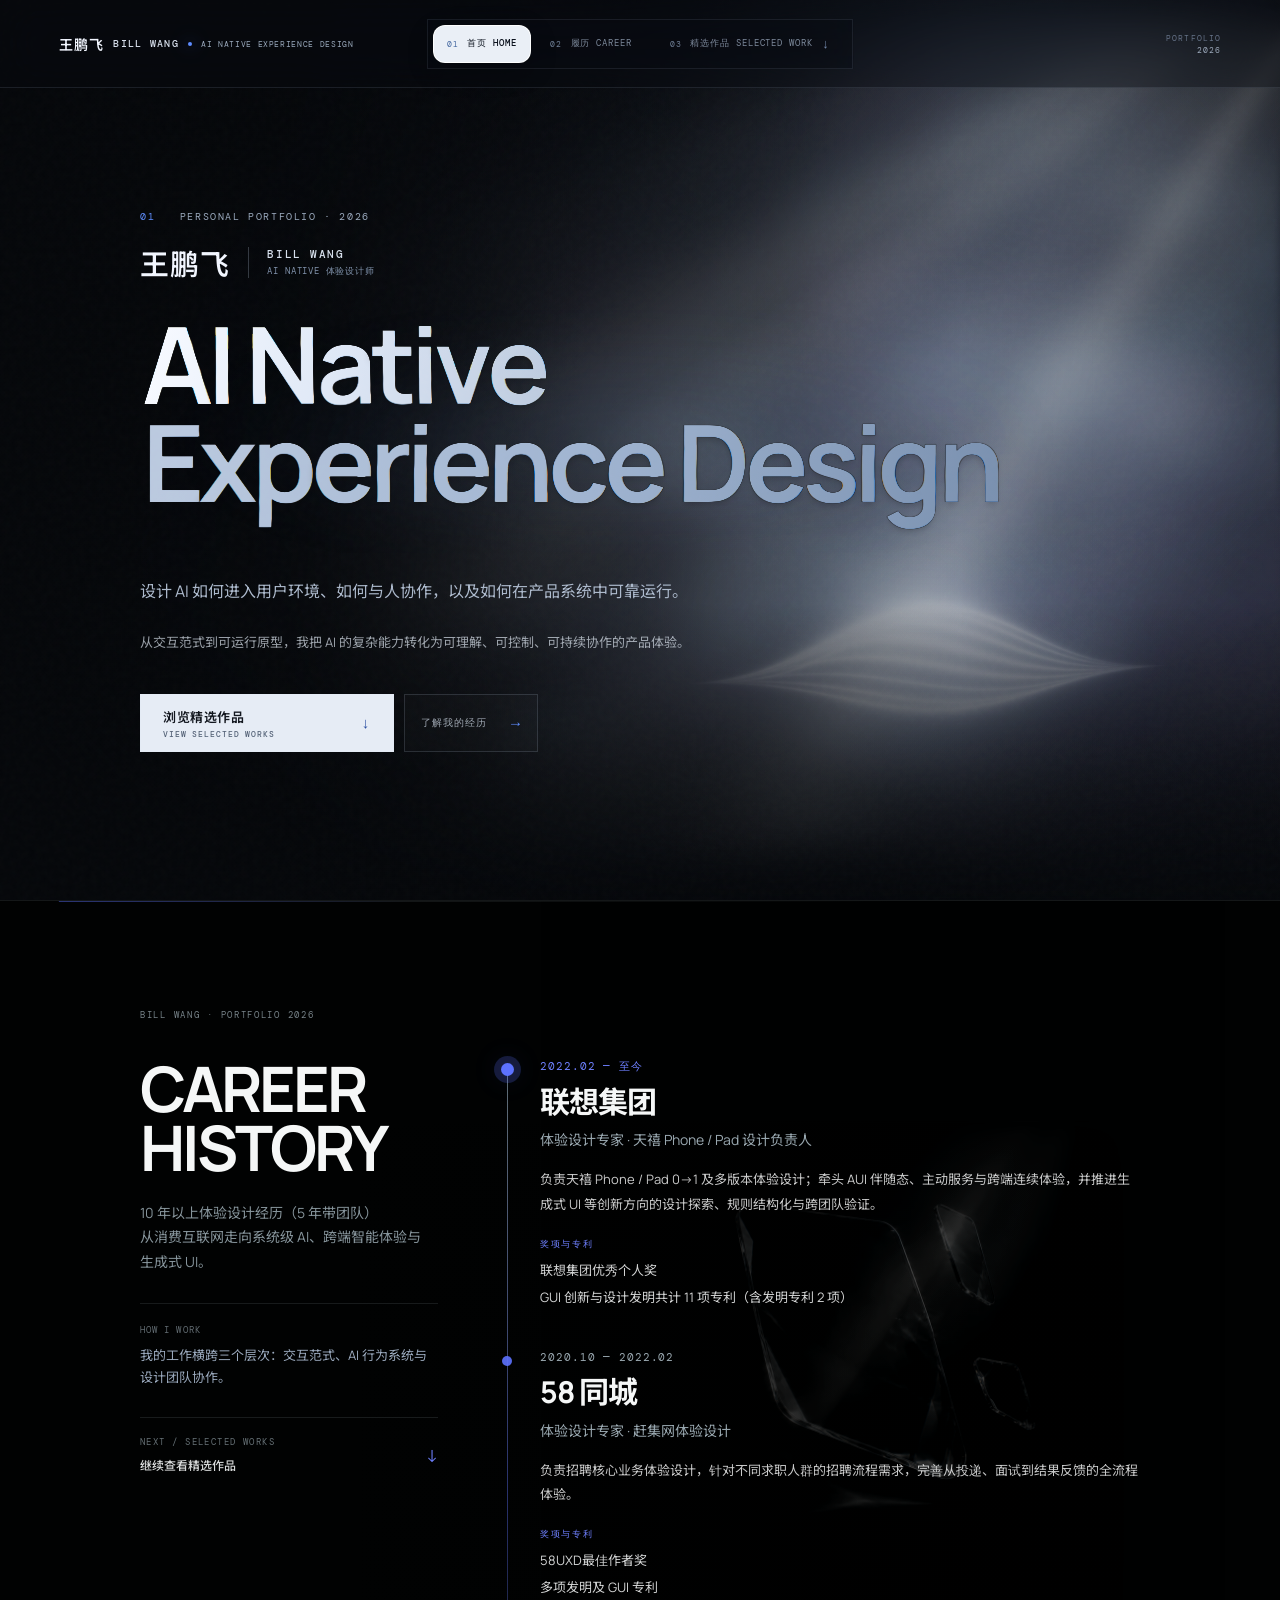
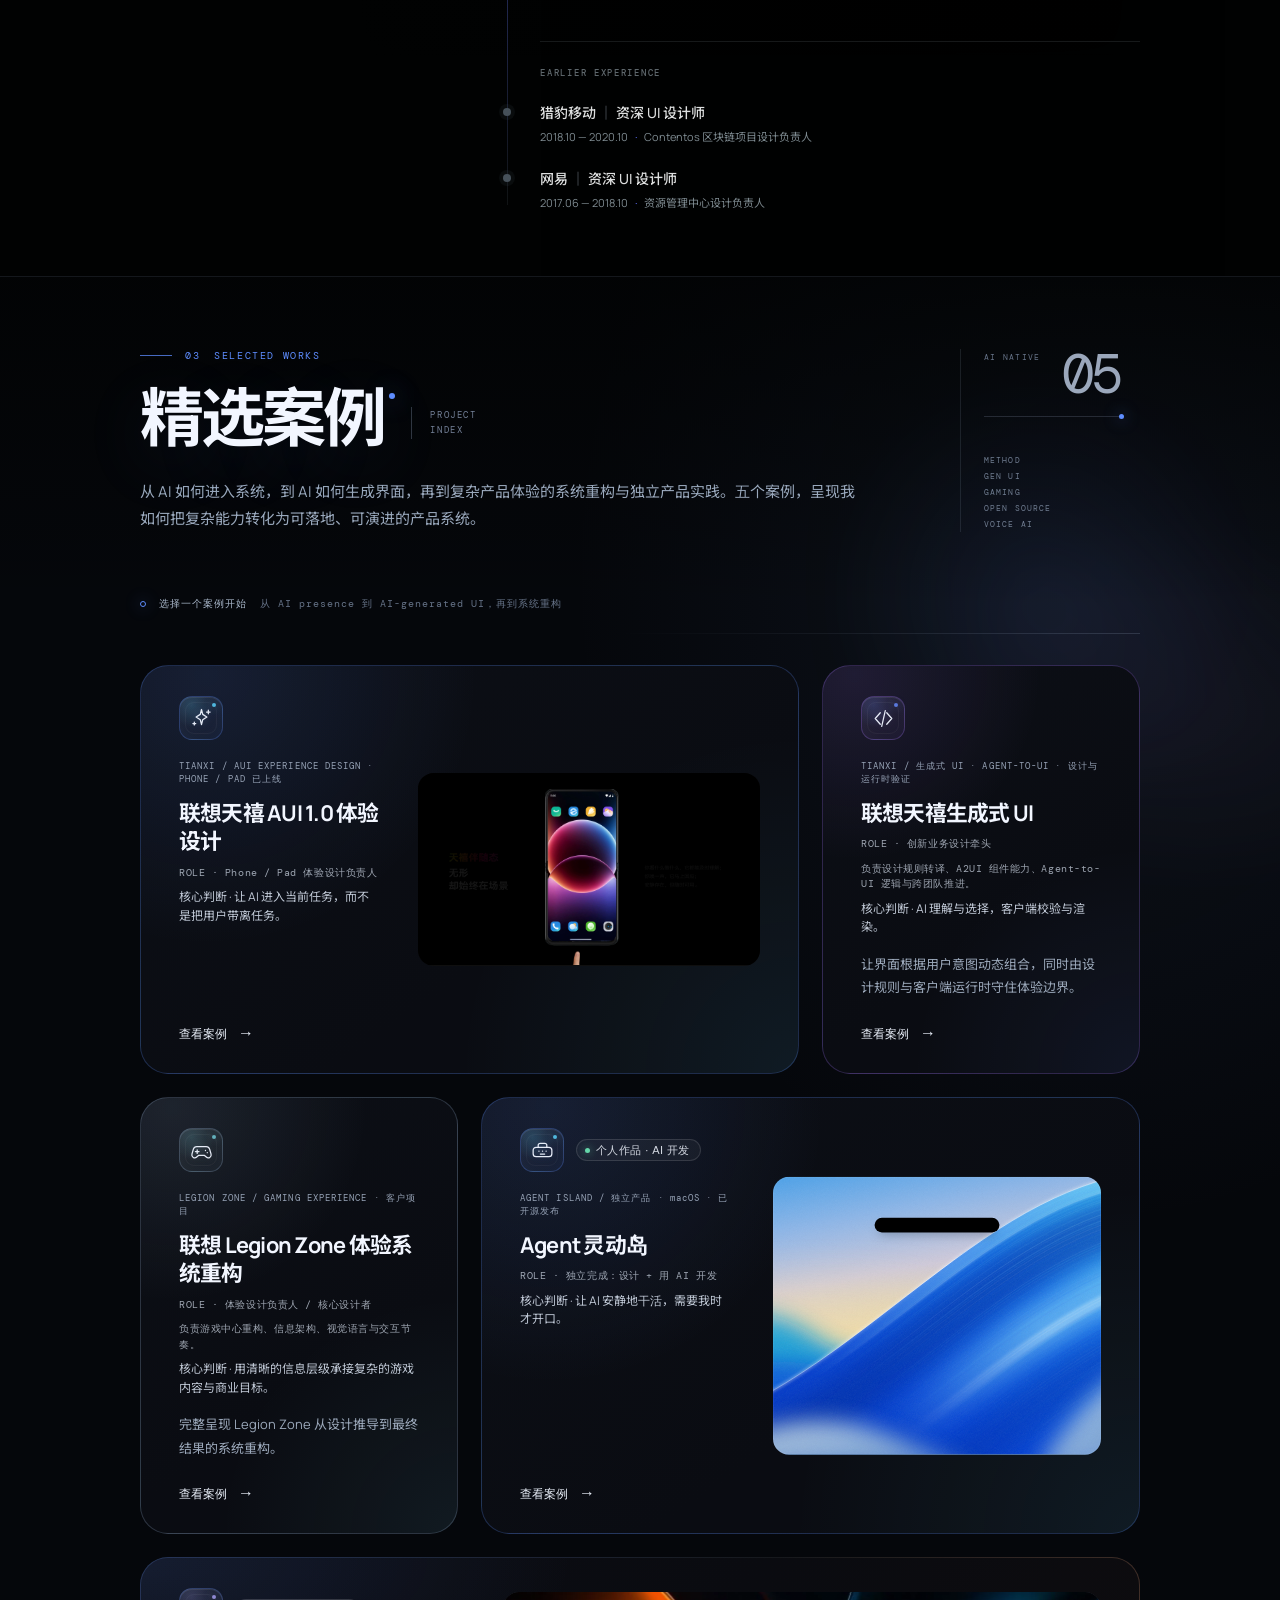
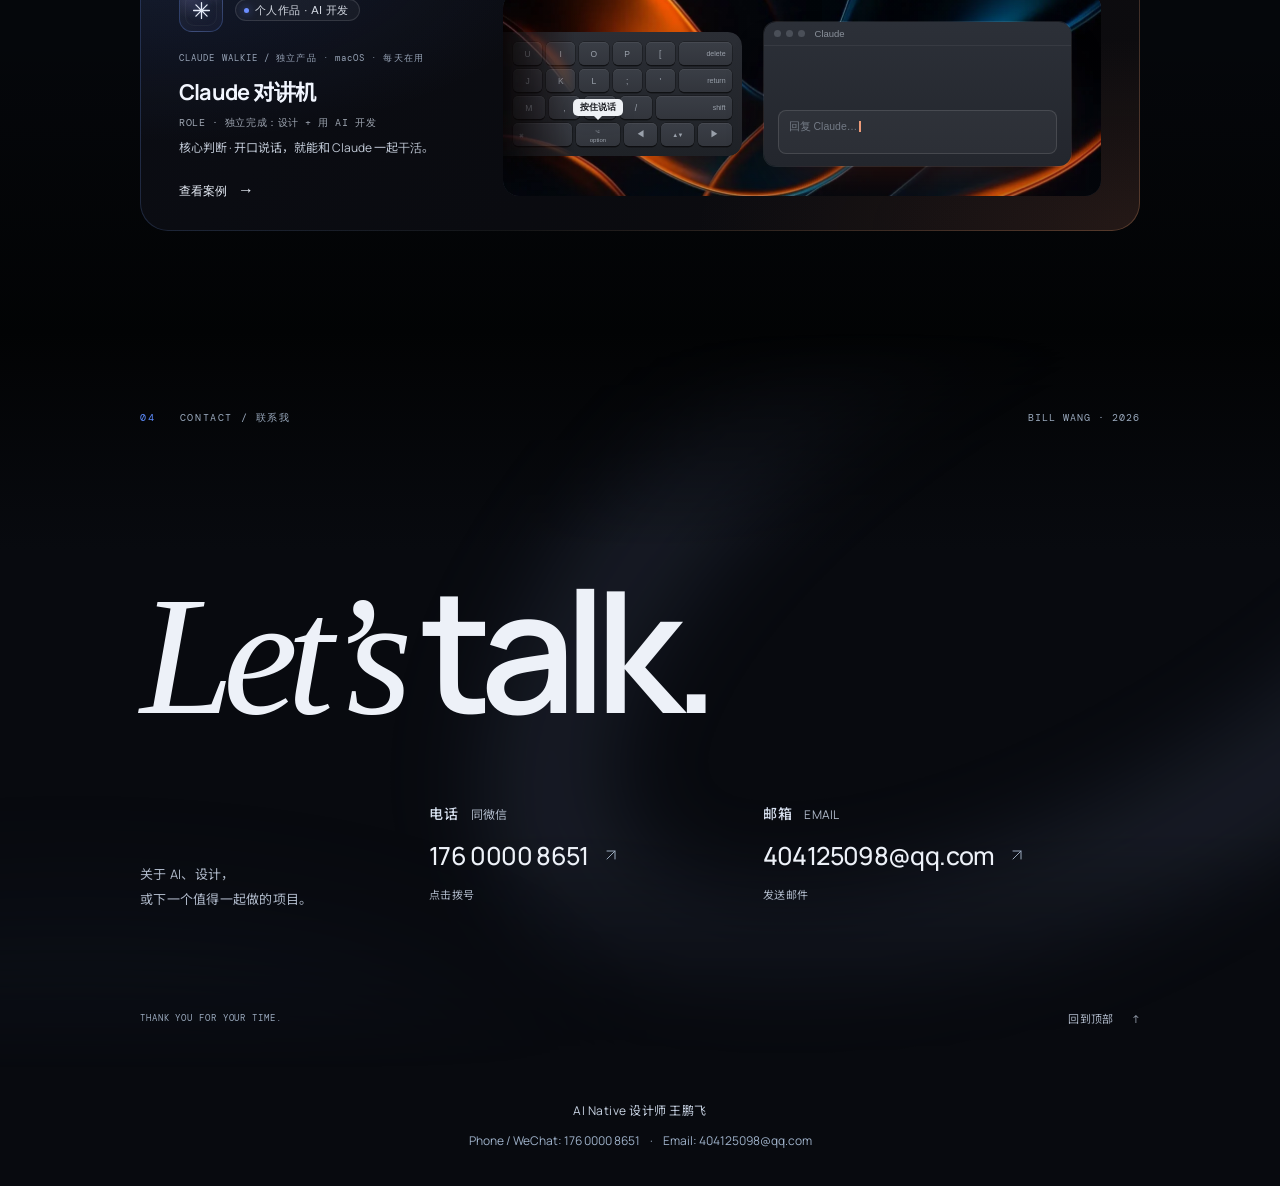
==== commit b3e3d056: "V364: AUI 09 - Safari video stall fix, card 07 companion orb video" ====
--- a/index.html
+++ b/index.html
@@ -57,7 +57,7 @@
     html:not(.app-ready) .case-topbar.reveal { opacity: 0 !important; transform: translateY(-10px) !important; filter: none !important; pointer-events: none !important; }
   </style>
   <link rel="stylesheet" href="fonts.css?v=361" />
-  <link id="main-styles" rel="stylesheet" href="study.css?v=363-1106e" onload="clearTimeout(window.styleFallbackTimer);this.media='all';document.documentElement.classList.add('styles-ready')" />
+  <link id="main-styles" rel="stylesheet" href="study.css?v=364-1107a" onload="clearTimeout(window.styleFallbackTimer);this.media='all';document.documentElement.classList.add('styles-ready')" />
   <link rel="stylesheet" href="release.css?v=361" />
   <link rel="stylesheet" href="assets/agent-island-v2/island.css?v=361" />
   <link rel="stylesheet" href="assets/ai-call/ai-call.css?v=371" />
@@ -207,7 +207,7 @@
       if (document.readyState === 'loading') on(document, 'DOMContentLoaded', start); else start();
     })();
   </script>
-  <script defer src="study.js?v=363-1106e"></script>
+  <script defer src="study.js?v=364-1107a"></script>
   <script defer src="assets/agent-island-v2/island.js?v=361"></script>
   <script defer src="assets/ai-call/walkie-demo.js?v=362"></script>
   <script defer src="assets/ai-call/modes-demo.js?v=367"></script>
--- a/study.css
+++ b/study.css
@@ -5674,6 +5674,14 @@
 }
 .case-aui-one .aui-motion-island { container-type: size; }
 .case-aui-one .aui-motion-wake .m-video { inset: 0; width: 100%; height: 100%; object-fit: cover; }
+/* Safari stops repainting (and can stall the marquee) when a <video> sits under a CSS filter: keep video cards filter-free, video on its own layer */
+.case-aui-one .aui-motion-wake, .case-aui-one .aui-motion-orb,
+.case-aui-one .aui-design-marquee-stage:not(.is-dragging) .aui-design-marquee-card:hover .aui-motion-wake,
+.case-aui-one .aui-design-marquee-stage:not(.is-dragging) .aui-design-marquee-card:hover .aui-motion-orb { filter: none; }
+.case-aui-one .aui-motion .m-video { transform: translateZ(0); }
+/* orb video sits exactly over the still orb (measured on the 1236x2742 frame); black edges feathered away */
+.case-aui-one .aui-motion-orb .m-orb { left: .57%; top: 21.97%; width: 100%; height: 45.08%; object-fit: cover;
+  -webkit-mask-image: radial-gradient(closest-side, #000 60%, transparent 94%); mask-image: radial-gradient(closest-side, #000 60%, transparent 94%); }
 .case-aui-one .aui-motion-island .m-island-time,
 .case-aui-one .aui-motion-island .m-island-label {
   position: absolute;
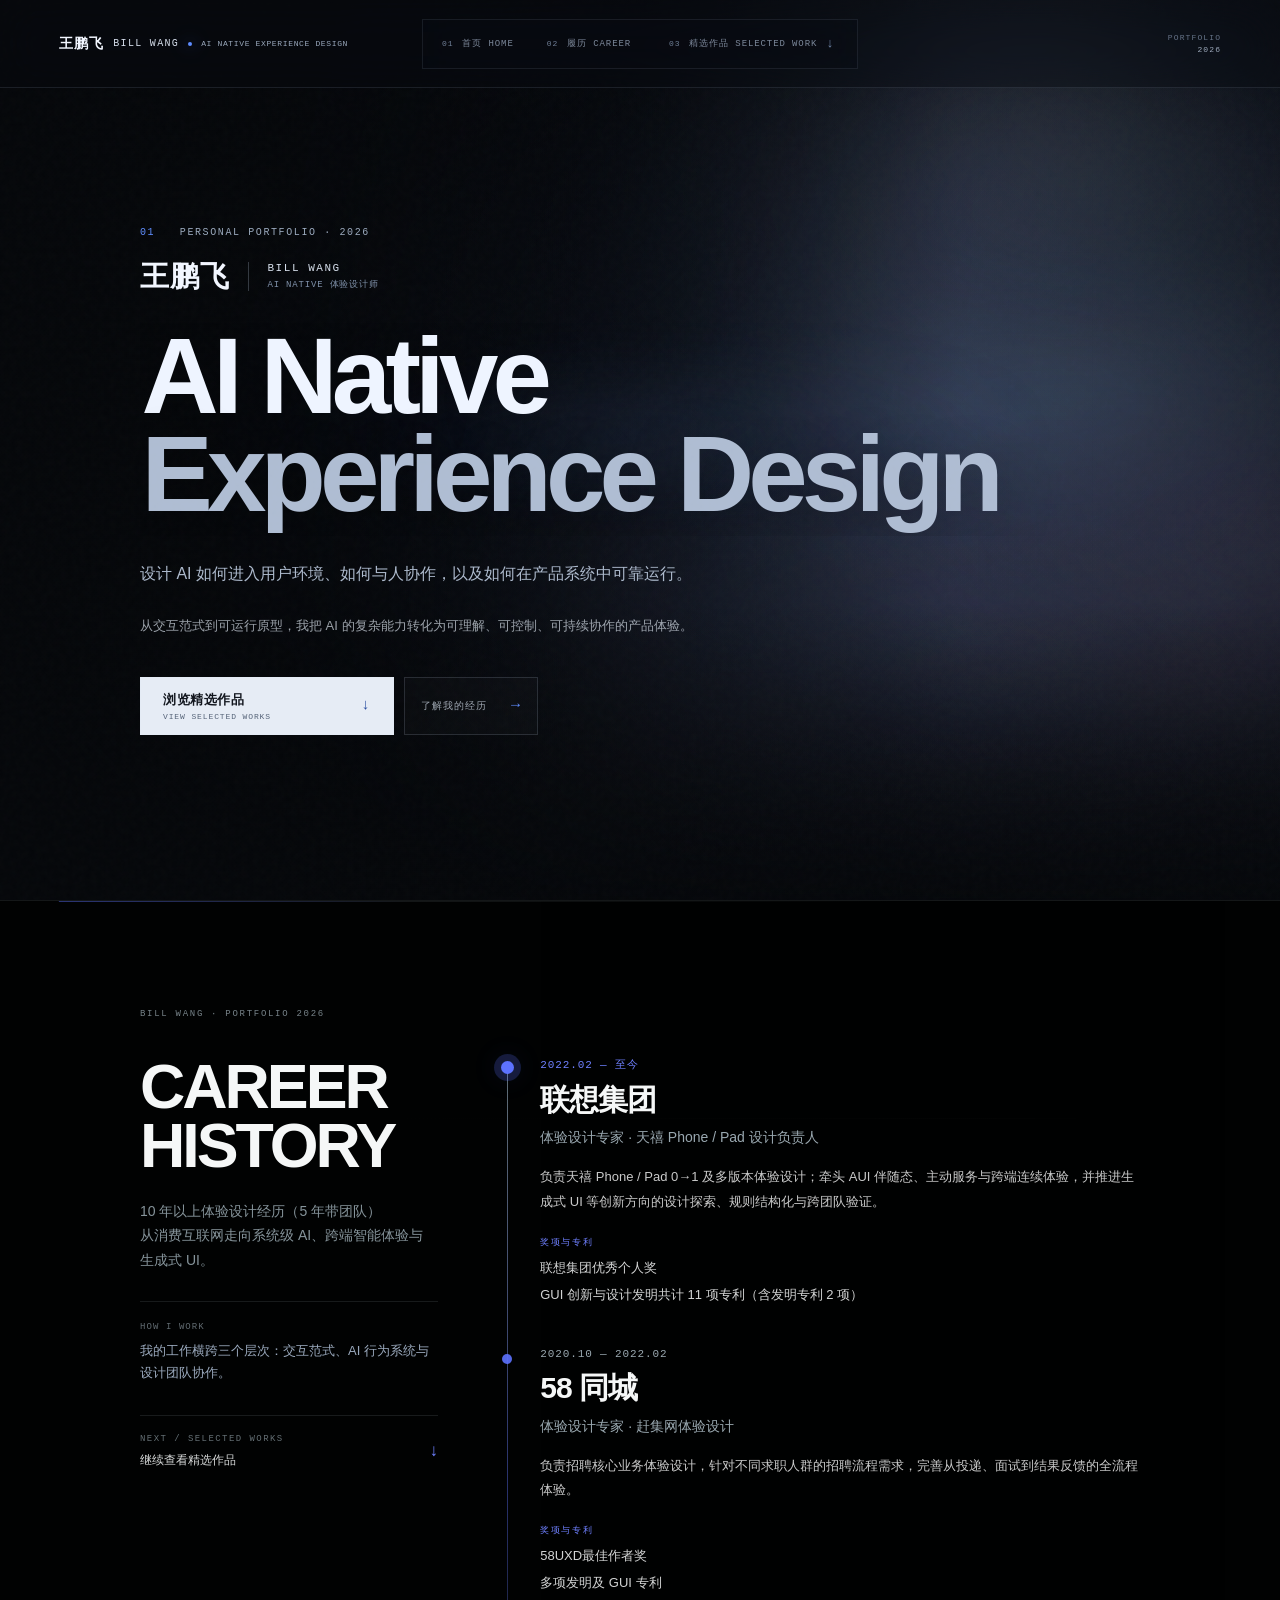
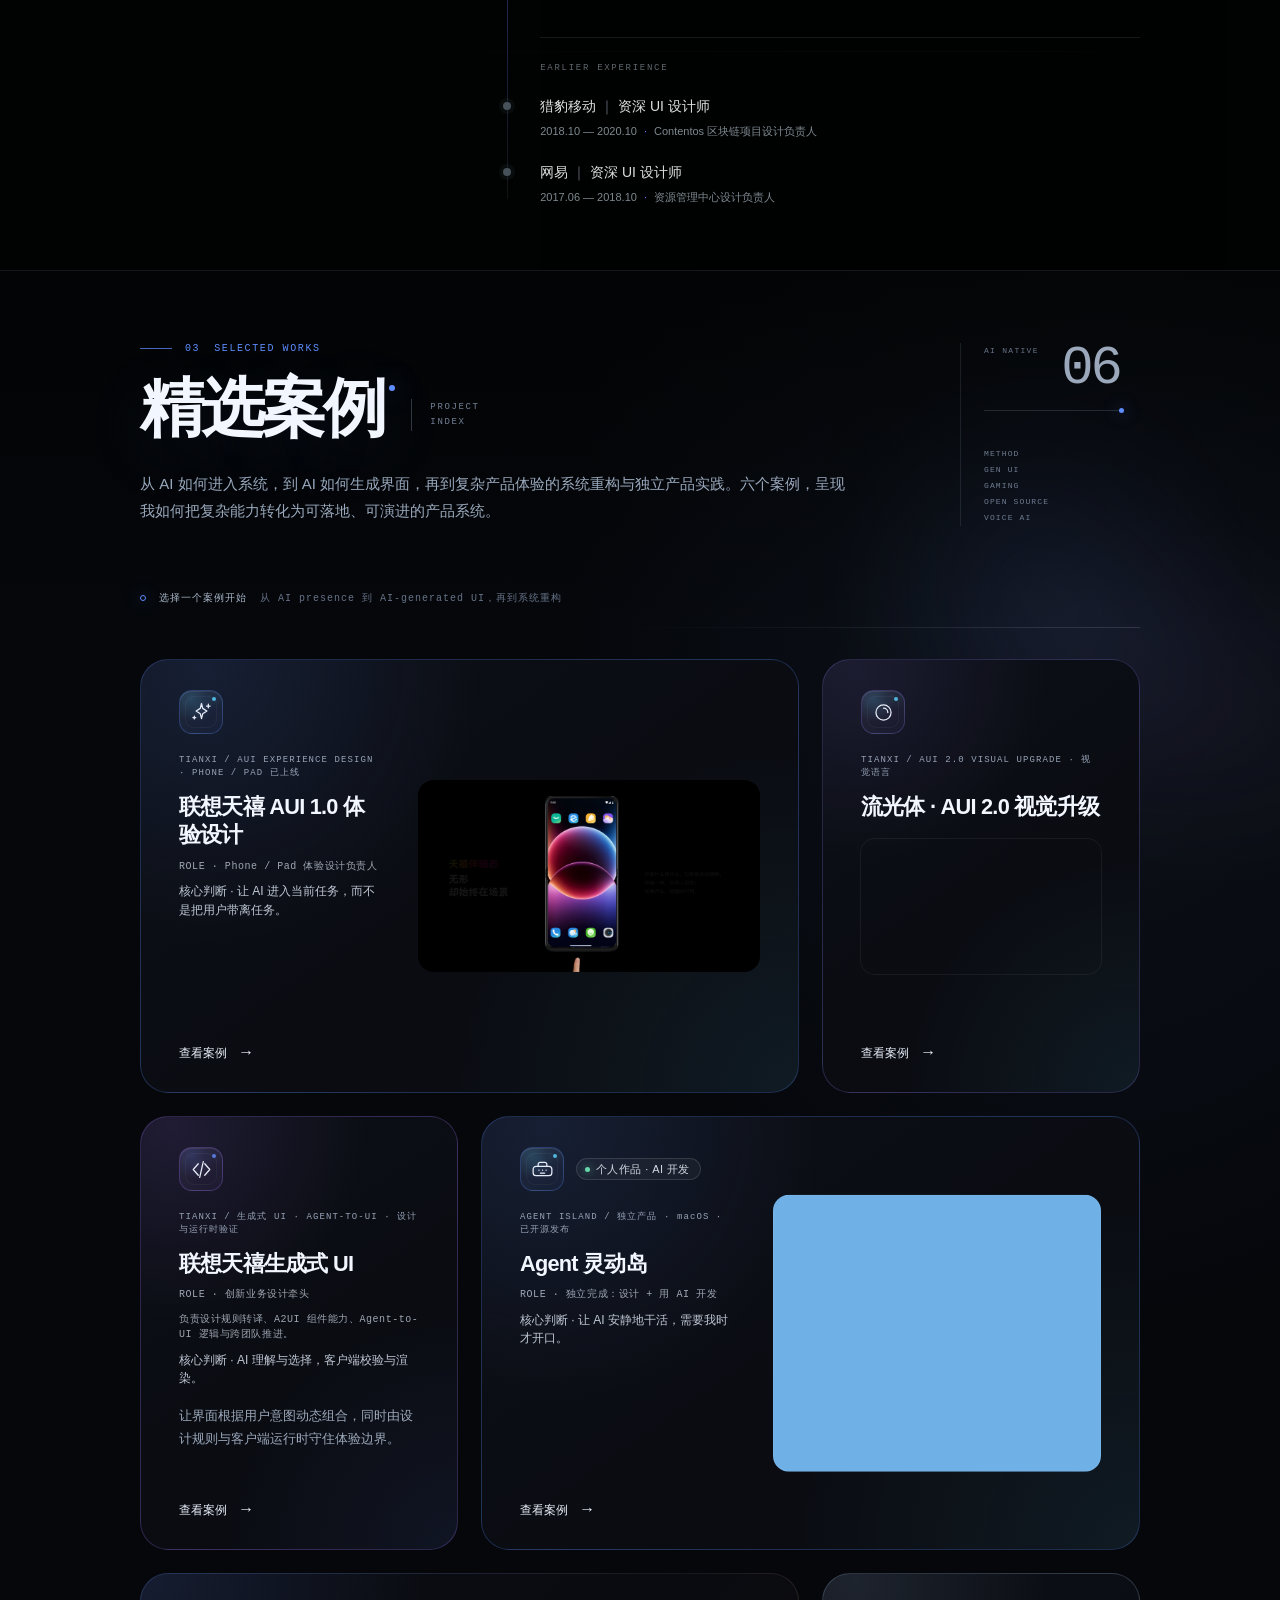
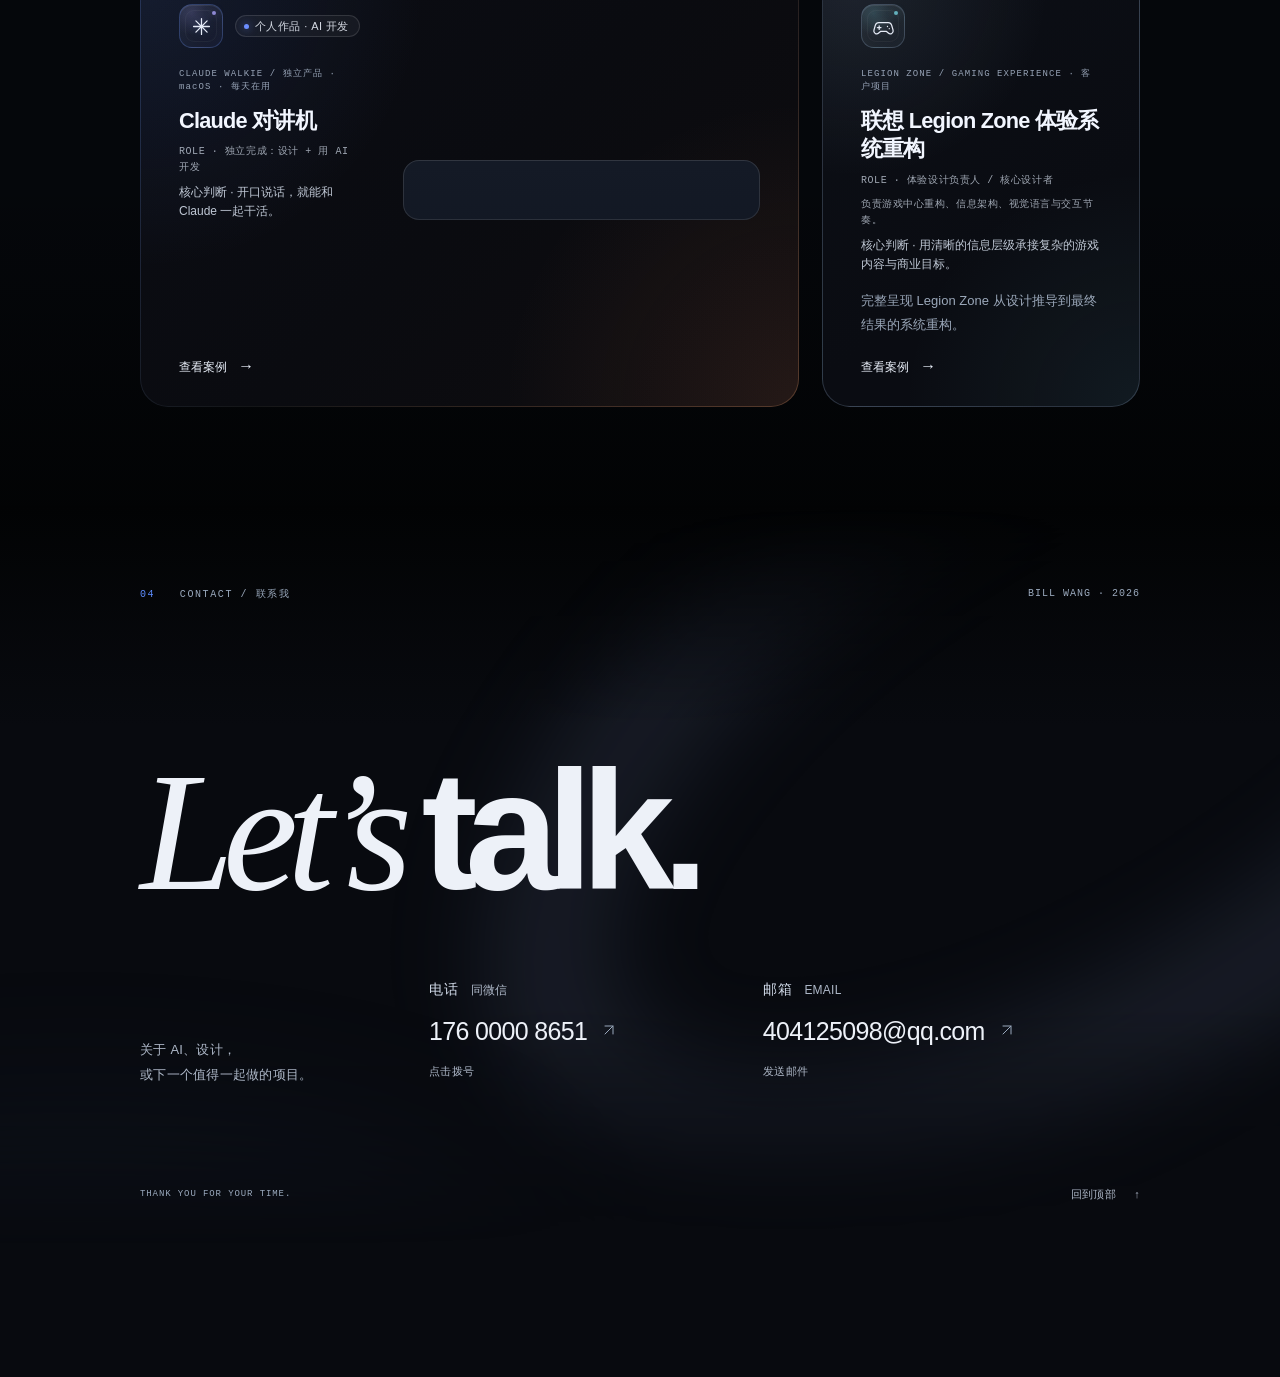
==== commit ae364c08: "V365: Lucent Entity - home card (six-card bento) and case page 02" ====
--- a/index.html
+++ b/index.html
@@ -36,7 +36,7 @@
   <script>
     (() => {
       const requested = location.hash.slice(1).split('/')[0];
-      document.documentElement.dataset.initialView = ['case-workflow', 'case-paradigm', 'case-legion', 'case-agent-island', 'case-ai-call', 'case-aui', 'archive'].includes(requested) ? requested : 'home';
+      document.documentElement.dataset.initialView = ['case-workflow', 'case-lucent', 'case-paradigm', 'case-legion', 'case-agent-island', 'case-ai-call', 'case-aui', 'archive'].includes(requested) ? requested : 'home';
       window.styleFallbackTimer = window.setTimeout(() => {
         const sheet = document.getElementById('main-styles');
         if (sheet && !document.documentElement.classList.contains('styles-ready')) sheet.media = 'print';
@@ -47,6 +47,7 @@
     html:not(.app-ready)[data-initial-view] .view { display: none !important; }
     html:not(.app-ready)[data-initial-view="home"] [data-view="home"],
     html:not(.app-ready)[data-initial-view="case-workflow"] [data-view="case-workflow"],
+    html:not(.app-ready)[data-initial-view="case-lucent"] [data-view="case-lucent"],
     html:not(.app-ready)[data-initial-view="case-paradigm"] [data-view="case-paradigm"],
     html:not(.app-ready)[data-initial-view="case-legion"] [data-view="case-legion"],
     html:not(.app-ready)[data-initial-view="case-agent-island"] [data-view="case-agent-island"],
@@ -61,6 +62,8 @@
   <link rel="stylesheet" href="release.css?v=361" />
   <link rel="stylesheet" href="assets/agent-island-v2/island.css?v=361" />
   <link rel="stylesheet" href="assets/ai-call/ai-call.css?v=371" />
+  <link rel="stylesheet" href="assets/lucent/lucent.css?v=13" />
+  <link rel="stylesheet" href="assets/lucent/home.css?v=6" />
   <script>
     (function () {
       if (location.origin !== 'https://bill-fei.github.io' || !/^\/bill-portfolio(?:\/|$)/.test(location.pathname)) return;
@@ -207,7 +210,7 @@
       if (document.readyState === 'loading') on(document, 'DOMContentLoaded', start); else start();
     })();
   </script>
-  <script defer src="study.js?v=364-1107a"></script>
+  <script defer src="study.js?v=365-1107a"></script>
   <script defer src="assets/agent-island-v2/island.js?v=361"></script>
   <script defer src="assets/ai-call/walkie-demo.js?v=362"></script>
   <script defer src="assets/ai-call/modes-demo.js?v=367"></script>
@@ -309,11 +312,11 @@
               <h2 class="page-title">精选案例</h2>
               <span class="index-title-en" aria-hidden="true">PROJECT<br />INDEX</span>
             </div>
-            <p class="page-subtitle">从 AI 如何进入系统，到 AI 如何生成界面，再到复杂产品体验的系统重构与独立产品实践。五个案例，呈现我如何把复杂能力转化为可落地、可演进的产品系统。</p>
+            <p class="page-subtitle">从 AI 如何进入系统，到 AI 如何生成界面，再到复杂产品体验的系统重构与独立产品实践。六个案例，呈现我如何把复杂能力转化为可落地、可演进的产品系统。</p>
           </div>
           <div class="index-signature" aria-hidden="true">
             <span>AI NATIVE</span>
-            <b>05</b>
+            <b>06</b>
             <i></i>
             <small>METHOD<br />GEN UI<br />GAMING<br />OPEN SOURCE<br />VOICE AI</small>
           </div>
@@ -321,10 +324,11 @@
         </div>
           <div class="case-list">
           <a class="case-entry case-blue reveal" href="#case-workflow" data-case="workflow"><span class="case-glow" aria-hidden="true"></span><span class="entry-accent"></span><span class="entry-icon" aria-hidden="true"><svg viewBox="0 0 32 32"><path d="M16 3.5l1.7 6.8 5.8 3.7-5.8 3.7L16 24.5l-1.7-6.8L8.5 14l5.8-3.7L16 3.5Z"/><path d="M25.5 4.5v5M28 7h-5M6 21v4M8 23H4"/></svg></span><strong class="entry-number">01</strong><div class="entry-main"><small>TIANXI / AUI EXPERIENCE DESIGN · PHONE / PAD 已上线</small><h3>联想天禧 AUI 1.0 体验设计</h3></div><span class="home-role-note">ROLE · Phone / Pad 体验设计负责人</span><span class="home-role-note">定义 AUI 伴随态、主动服务分级、状态规则与跨端连续体验。</span><span class="home-role-note home-key-note">核心判断 · 让 AI 进入当前任务，而不是把用户带离任务。</span><p>从问题出发定义 AUI，把 AI 能力转化为可感知、可控、连续的系统体验。</p><span class="entry-visual entry-visual-image" aria-hidden="true"><video muted loop playsinline preload="none" poster="assets/video/aui-effect-showcase-poster.jpg" data-ai-loop="assets/video/aui-effect-showcase-mobile.mp4"></video></span><span class="entry-link">查看案例 <b>→</b></span></a>
+          <a class="case-entry case-lucent reveal" href="#case-lucent" data-case="lucent"><span class="case-glow" aria-hidden="true"></span><span class="entry-accent"></span><span class="entry-icon" aria-hidden="true"><svg viewBox="0 0 32 32"><circle cx="16" cy="16" r="10.5"/><path d="M16 10a6 6 0 0 1 6 6"/></svg></span><strong class="entry-number">02</strong><div class="entry-main"><small>TIANXI / AUI 2.0 VISUAL UPGRADE · 视觉语言</small><h3>流光体 · AUI 2.0 视觉升级</h3></div><span class="home-role-note">ROLE · 概念、关键视觉与规范</span><span class="home-role-note">从品牌光球推导出一圈光，定下色彩、字体、光边构造、动效与材质。</span><span class="home-role-note home-key-note">核心判断 · 不做形象，只留一圈光，让智能被看见。</span><p>一套光、玻璃与胶囊的视觉语言，贯穿天禧全场景。</p><span class="entry-visual entry-visual-image" aria-hidden="true"><img src="assets/lucent/card-cover-pdf.webp" alt="" width="1600" height="900" loading="lazy" decoding="async" /></span><span class="entry-link">查看案例 <b>→</b></span></a>
           <a class="case-entry case-purple reveal" href="#case-paradigm" data-case="paradigm"><span class="case-glow" aria-hidden="true"></span><span class="entry-accent"></span><span class="entry-icon" aria-hidden="true"><svg viewBox="0 0 32 32"><path d="m11.5 8-7 8 7 8M20.5 8l7 8-7 8M18.5 5 13.5 27"/></svg></span><strong class="entry-number">02</strong><div class="entry-main"><small>TIANXI / 生成式 UI · AGENT-TO-UI · 设计与运行时验证</small><h3>联想天禧生成式 UI</h3></div><span class="home-role-note">ROLE · 创新业务设计牵头</span><span class="home-role-note">负责设计规则转译、A2UI 组件能力、Agent-to-UI 逻辑与跨团队推进。</span><span class="home-role-note home-key-note">核心判断 · AI 理解与选择，客户端校验与渲染。</span><p>让界面根据用户意图动态组合，同时由设计规则与客户端运行时守住体验边界。</p><span class="entry-link">查看案例 <b>→</b></span></a>
-          <a class="case-entry case-slate reveal" href="#case-legion" data-case="legion"><span class="case-glow" aria-hidden="true"></span><span class="entry-accent"></span><span class="entry-icon" aria-hidden="true"><svg viewBox="0 0 32 32"><path d="M9.5 10.5h13a5 5 0 0 1 4.8 3.6l2 7a4 4 0 0 1-6.6 4l-2.5-2.2h-8.4l-2.5 2.2a4 4 0 0 1-6.6-4l2-7a5 5 0 0 1 4.8-3.6Z"/><path d="M10 15v5M7.5 17.5h5M21.5 16h.1M24 19h.1"/></svg></span><strong class="entry-number">03</strong><div class="entry-main"><small>LEGION ZONE / GAMING EXPERIENCE · 客户项目</small><h3>联想 Legion Zone 体验系统重构</h3></div><span class="home-role-note">ROLE · 体验设计负责人 / 核心设计者</span><span class="home-role-note">负责游戏中心重构、信息架构、视觉语言与交互节奏。</span><span class="home-role-note home-key-note">核心判断 · 用清晰的信息层级承接复杂的游戏内容与商业目标。</span><p>完整呈现 Legion Zone 从设计推导到最终结果的系统重构。</p><span class="entry-link">查看案例 <b>→</b></span></a>
           <a class="case-entry case-agent reveal" href="#case-agent-island" data-case="agent-island"><span class="case-glow" aria-hidden="true"></span><span class="entry-accent"></span><span class="entry-icon" aria-hidden="true"><svg viewBox="0 0 32 32"><path d="M7 11.5h18a4 4 0 0 1 4 4v5a4 4 0 0 1-4 4H7a4 4 0 0 1-4-4v-5a4 4 0 0 1 4-4Z"/><path d="M10 11.5V8.8A2.8 2.8 0 0 1 12.8 6h6.4A2.8 2.8 0 0 1 22 8.8v2.7M11 17h.1M16 17h.1M21 17h.1M13 21h6"/></svg></span><span class="entry-own">个人作品 · AI 开发</span><strong class="entry-number">04</strong><div class="entry-main"><small>AGENT ISLAND / 独立产品 · macOS · 已开源发布</small><h3>Agent 灵动岛</h3></div><span class="home-role-note">ROLE · 独立完成：设计 + 用 AI 开发</span><span class="home-role-note">交互、视觉、原生 App、官网与宣传片，从想法到发布。</span><span class="home-role-note home-key-note">核心判断 · 让 AI 安静地干活，需要我时才开口。</span><p>把多个 AI Agent 的状态收进 Mac 刘海，等你批准时才展开。</p><span class="entry-visual aiv-demo" data-ai-demo="panel" data-ai-float aria-hidden="true"></span><span class="entry-link">查看案例 <b>→</b></span></a>
           <a class="case-entry case-voice reveal" href="#case-ai-call" data-case="ai-call"><span class="case-glow" aria-hidden="true"></span><span class="entry-accent"></span><span class="entry-icon" aria-hidden="true"><svg viewBox="0 0 32 32"><path d="M16 5v22M5 16h22M8.2 8.2l15.6 15.6M23.8 8.2 8.2 23.8"/></svg></span><span class="entry-own">个人作品 · AI 开发</span><strong class="entry-number">05</strong><div class="entry-main"><small>CLAUDE WALKIE / 独立产品 · macOS · 每天在用</small><h3>Claude 对讲机</h3></div><span class="home-role-note">ROLE · 独立完成：设计 + 用 AI 开发</span><span class="home-role-note home-key-note">核心判断 · 开口说话，就能和 Claude 一起干活。</span><span class="entry-visual wk-demo" aria-hidden="true" data-wk-demo></span><span class="entry-link">查看案例 <b>→</b></span></a>
+          <a class="case-entry case-slate reveal" href="#case-legion" data-case="legion"><span class="case-glow" aria-hidden="true"></span><span class="entry-accent"></span><span class="entry-icon" aria-hidden="true"><svg viewBox="0 0 32 32"><path d="M9.5 10.5h13a5 5 0 0 1 4.8 3.6l2 7a4 4 0 0 1-6.6 4l-2.5-2.2h-8.4l-2.5 2.2a4 4 0 0 1-6.6-4l2-7a5 5 0 0 1 4.8-3.6Z"/><path d="M10 15v5M7.5 17.5h5M21.5 16h.1M24 19h.1"/></svg></span><strong class="entry-number">03</strong><div class="entry-main"><small>LEGION ZONE / GAMING EXPERIENCE · 客户项目</small><h3>联想 Legion Zone 体验系统重构</h3></div><span class="home-role-note">ROLE · 体验设计负责人 / 核心设计者</span><span class="home-role-note">负责游戏中心重构、信息架构、视觉语言与交互节奏。</span><span class="home-role-note home-key-note">核心判断 · 用清晰的信息层级承接复杂的游戏内容与商业目标。</span><p>完整呈现 Legion Zone 从设计推导到最终结果的系统重构。</p><span class="entry-link">查看案例 <b>→</b></span></a>
         </div>
       </div>
     </section>
@@ -389,7 +393,7 @@
       <div class="page-wrap case-wrap">
         <div class="case-topbar reveal" aria-hidden="true" inert>
           <a href="#index" class="back-link">← 返回目录</a>
-          <span class="case-current-label">01 / 03 · AUI EXPERIENCE DESIGN</span>
+          <span class="case-current-label">01 / 06 · AUI EXPERIENCE DESIGN</span>
           <span>FIGMA 05 — 14</span>
         </div>
 
@@ -593,7 +597,7 @@
           <p class="aui-learning-claim"><span>DESIGN JUDGEMENT</span>跨端连续不是把同一界面复制到不同设备，而是让每台设备在同一任务中承担最适合的角色。</p>
         </section>
 
-        <div class="case-next reveal"><span>BACK TO INDEX</span><a href="#index">返回 Selected Works →</a></div>
+        <div class="case-next reveal"><span>NEXT · AUI 2.0 视觉升级</span><a href="#case-lucent">下一篇：流光体 →</a></div>
       </div>
     </section>
 
@@ -609,7 +613,7 @@
       <div class="page-wrap gen-case-nav-wrap">
         <div class="case-topbar reveal" aria-hidden="true" inert>
           <a href="#index" class="back-link">← 返回目录</a>
-          <span class="case-current-label">02 / 03 · 生成式 UI / AGENT-TO-UI</span>
+          <span class="case-current-label">03 / 06 · 生成式 UI / AGENT-TO-UI</span>
           <span>STREAMING / DECLARATIVE / NATIVE</span>
         </div>
       </div>
@@ -895,7 +899,7 @@
       <div class="page-wrap legion-case-nav-wrap">
         <div class="case-topbar reveal" aria-hidden="true" inert>
           <a href="#index" class="back-link">← 返回目录</a>
-          <span class="case-current-label">03 / 03 · LEGION ZONE</span>
+          <span class="case-current-label">06 / 06 · LEGION ZONE</span>
           <span>PC / PHONE + 8 SECTIONS</span>
         </div>
       </div>
@@ -1138,7 +1142,7 @@
       <div class="page-wrap case-wrap">
         <div class="case-topbar reveal" aria-hidden="true" inert>
           <a href="#index" class="back-link">← 返回目录</a>
-          <span class="case-current-label">04 / 05 · AGENT ISLAND</span>
+          <span class="case-current-label">04 / 06 · AGENT ISLAND</span>
           <span>INDEPENDENT PRODUCT · macOS</span>
         </div>
 
@@ -1275,7 +1279,7 @@
       <div class="page-wrap case-wrap">
         <div class="case-topbar reveal" aria-hidden="true" inert>
           <a href="#index" class="back-link">← 返回目录</a>
-          <span class="case-current-label">05 / 05 · CLAUDE WALKIE</span>
+          <span class="case-current-label">05 / 06 · CLAUDE WALKIE</span>
           <span>INDEPENDENT PRODUCT · macOS</span>
         </div>
 
@@ -1374,6 +1378,71 @@
           </div>
         </div>
         <div class="case-next reveal"><span>BACK TO INDEX</span><a href="#index">返回 Selected Works →</a></div>
+      </div>
+    </section>
+
+
+    <section class="view case-view case-scroll case-agent-island case-lucent" data-view="case-lucent" data-case-theme="lucent" data-case-start="01-why">
+      <div class="page-wrap case-wrap">
+        <div class="case-topbar reveal" aria-hidden="true" inert>
+          <a href="#index" class="back-link">← 返回目录</a>
+          <span class="case-current-label">02 / 06 · LUCENT ENTITY</span>
+          <span>TIANXI AUI 2.0 · VISUAL UPGRADE</span>
+        </div>
+
+        <div class="case-hero reveal">
+          <p class="eyebrow accent-voice">TIANXI / AUI 2.0 VISUAL UPGRADE · 流光体 Lucent Entity</p>
+          <figure class="lu-key"><span class="lu-key-frame"><img src="assets/lucent/key-visual.webp" srcset="assets/lucent/key-visual-m.webp 1280w, assets/lucent/key-visual.webp 2560w" sizes="(max-width: 700px) 100vw, 1160px" alt="让智能被看见 Make intelligence visible" width="2560" height="1440" decoding="async" /><span class="lu-ring lu-ring-glow" aria-hidden="true"><i></i></span><span class="lu-ring lu-ring-wave" aria-hidden="true"><i></i></span><span class="lu-ring lu-ring-core" aria-hidden="true"><i></i></span><span class="lu-key-lead">从「AI 若水」，到</span><span class="lu-key-en">Make intelligence visible.</span></span></figure>
+          <p class="case-dek">天禧 AUI 1.0 定下的基调是「AI 若水，大象无形」：没有形象，智能像水一样无处不在。到了天禧 2.0，它已经能感知、规划、跨应用执行，用户却看不出它在听、在想还是在做。流光体是 AUI 2.0 的视觉升级：保留水，加上光，从品牌光球里抽出一圈流动的光，让智能被看见。</p>
+          <div class="case-evidence" aria-label="流光体项目概览">
+            <div class="case-evidence-grid">
+              <div class="case-evidence-item"><span class="case-evidence-label">CHALLENGE</span><strong>能力变强了，却看不见。</strong><p>从 L2 走向 L3，AI 能替你跨应用做事；可界面上没有任何信号告诉你它正在做什么。</p></div>
+              <div class="case-evidence-item"><span class="case-evidence-label">MY ROLE</span><strong>概念、关键视觉与规范。</strong><p>从概念推导、视觉锤，到色彩、字体、光边构造、动效与材质规范，再落到每个功能。</p></div>
+              <div class="case-evidence-item"><span class="case-evidence-label">OUTCOME</span><strong>一套语言，贯穿全场景。</strong><p>唤醒、看世界、圈图、回答，以及输入框、胶囊和卡片，都用同一圈光、同一种玻璃。</p></div>
+            </div>
+          </div>
+        </div>
+
+        <figure class="lu-cover reveal"><img data-media-src="assets/lucent/slide-01.webp" data-media-mobile-src="assets/lucent/slide-01-m.webp" alt="流光体 Lucent Entity：天禧 AUI 2.0 视觉升级，从水到光" width="1920" height="1080" /></figure>
+
+        <div class="case-layout agent-island-layout">
+          <div class="case-body case-scroll-body" data-case-body="lucent">
+
+            <article class="chapter-panel scroll-chapter agent-story-panel" id="lu-01-why" data-chapter="01-why" data-scroll-chapter="01-why">
+              <header class="agent-story-heading reveal"><p class="chapter-kicker">01 / 背景 · 从 1.0 到 2.0</p><h3>1.0 让 AI 像水一样无形，<br /><em>2.0 要让它被看见。</em></h3><p>同一个时刻：助手在屏幕上被唤醒。1.0 用一段从蓝到橙、经过紫和粉的渐变；2.0 把它收成一整条光谱，一圈贴着屏幕边缘的光，把内容留给用户。概念只有一句：水是底下智能的流动，光是你看到它的方式。</p></header>
+              <figure class="lu-slide reveal"><img data-media-src="assets/lucent/slide-03.webp" data-media-mobile-src="assets/lucent/slide-03-m.webp" data-lightbox-src="assets/lucent/slide-03.webp" data-lightbox-group="lucent" alt="AUI 1.0 若水流光与 AUI 2.0 全谱流光的前后对比" width="1920" height="1080" loading="lazy" decoding="async" /><figcaption>BEFORE / AFTER · 若水流光 → 全谱流光</figcaption></figure>
+              <figure class="lu-slide reveal"><img data-media-src="assets/lucent/slide-04.webp" data-media-mobile-src="assets/lucent/slide-04-m.webp" data-lightbox-src="assets/lucent/slide-04.webp" data-lightbox-group="lucent" alt="水在里面，光在边缘：水光同源，智能可见" width="1920" height="1080" loading="lazy" decoding="async" /><figcaption>CONCEPT · 水光同源，智能可见</figcaption><p class="lu-note">水是本体，光是被看见的水。水承载智能，光让它显形：水决定 AI 如何存在于界面中，光决定你何时感知到它。两者同源，所以 AI 有了可感知的存在，却不挡住你正在做的事。</p><p class="lu-note">这正是「AI 若水，大象无形」：水无形，故能随器成形；AI 无相，故能随境而在。它不占据一块固定的界面，而是贴着内容的形状流淌；你不需要去找它，在你需要时，它已经在那里。玻璃只是水的容器，光只是水被看见的方式。液态玻璃正在成为新一代系统界面的材质。苹果在 iOS 26 推出 Liquid Glass，控件像一层会折射、会透光的玻璃浮在内容上：界面退后，内容在前。流光体把这层玻璃当作「水」，再让光沿着水的边缘流动。</p></figure>
+            </article>
+
+            <article class="chapter-panel scroll-chapter agent-story-panel" id="lu-02-hammer" data-chapter="02-hammer" data-scroll-chapter="02-hammer">
+              <header class="agent-story-heading reveal"><p class="chapter-kicker">02 / 视觉符号 · 全谱流光</p></header>
+              <figure class="lu-slide reveal"><img data-media-src="assets/lucent/slide-05.webp" data-media-mobile-src="assets/lucent/slide-05-m.webp" data-lightbox-src="assets/lucent/slide-05.webp" data-lightbox-group="lucent" alt="从品牌光球到光环，再到贴合容器的光边" width="1920" height="1080" loading="lazy" decoding="async" /><figcaption>DERIVATION · 品牌光球 → 抽出光环 → 贴合容器</figcaption></figure>
+              <div class="lu-motion reveal">
+                <figure><div class="lu-phone"><video muted loop autoplay playsinline disablepictureinpicture preload="none" aria-label="唤醒动效：水波荡开，光沿屏幕边缘长出，收音后展开回答卡片"><source data-media-src="assets/aui-motion/morning-brief-wake.mp4?v=3" type="video/mp4" /></video></div><figcaption>WAKE · 唤醒 → 收音 → 回答</figcaption></figure>
+                <figure class="lu-slide reveal"><img data-media-src="assets/lucent/slide-10.webp" data-media-mobile-src="assets/lucent/slide-10-m.webp" data-lightbox-src="assets/lucent/slide-10.webp" data-lightbox-group="lucent" alt="动效规范：起始、渐变 A 顺时针一周、渐变 B 顺时针一周、定格" width="1920" height="1080" loading="lazy" decoding="async" /><figcaption>MOTION SPEC · 起始 → 渐变 A → 渐变 B → 定格</figcaption></figure>
+              </div>
+              <figure class="lu-slide reveal"><img data-media-src="assets/lucent/slide-06.webp" data-media-mobile-src="assets/lucent/slide-06-m.webp" data-lightbox-src="assets/lucent/slide-06.webp" data-lightbox-group="lucent" alt="伴随态、图标与输入框里的流光" width="1920" height="1080" loading="lazy" decoding="async" /><figcaption>COMPANION · 伴随态 / 图标 / 输入框</figcaption></figure>
+            </article>
+
+            <article class="chapter-panel scroll-chapter agent-story-panel" id="lu-03-foundations" data-chapter="03-foundations" data-scroll-chapter="03-foundations">
+              <header class="agent-story-heading reveal"><p class="chapter-kicker">03 / 基础规范</p><h3>色彩取自光，<br /><em>字重分层，材质如玻璃。</em></h3><p>1.0 取「上善若水」，为一位助手调出一种心绪：魔法般的紫、粉与橙。2.0 取「一生万物」：多个智能体各司其职、同屏协作，颜色也由一色化开，成为一整条光谱。</p></header>
+              <div class="lu-grid">
+                <figure class="lu-slide reveal"><img data-media-src="assets/lucent/slide-07.webp" data-media-mobile-src="assets/lucent/slide-07-m.webp" data-lightbox-src="assets/lucent/slide-07.webp" data-lightbox-group="lucent" alt="色彩：取自光的六色光谱与 HSB 推导" width="1920" height="1080" loading="lazy" decoding="async" /><figcaption>COLOUR · 六色光谱</figcaption></figure>
+                <figure class="lu-slide reveal"><img data-media-src="assets/lucent/slide-08.webp" data-media-mobile-src="assets/lucent/slide-08-m.webp" data-lightbox-src="assets/lucent/slide-08.webp" data-lightbox-group="lucent" alt="字体：汉仪旗黑四个字重的层级" width="1920" height="1080" loading="lazy" decoding="async" /><figcaption>TYPE · 字重分层，不靠颜色</figcaption></figure>
+                <figure class="lu-slide reveal"><img data-media-src="assets/lucent/slide-09.webp" data-media-mobile-src="assets/lucent/slide-09-m.webp" data-lightbox-src="assets/lucent/slide-09.webp" data-lightbox-group="lucent" alt="光边构造：核心、光带、光晕、泛光四层" width="1920" height="1080" loading="lazy" decoding="async" /><figcaption>LIGHT EDGE · 四层描边，一条光</figcaption></figure>
+                <figure class="lu-slide reveal"><img data-media-src="assets/lucent/slide-11.webp" data-media-mobile-src="assets/lucent/slide-11-m.webp" data-lightbox-src="assets/lucent/slide-11.webp" data-lightbox-group="lucent" alt="液态玻璃材质：折射 0.8、深度 16、光 0.5" width="1920" height="1080" loading="lazy" decoding="async" /><figcaption>FLUID GLASS · 水即液态玻璃</figcaption></figure>
+              </div>
+            </article>
+
+            <article class="chapter-panel scroll-chapter agent-story-panel" id="lu-05-together" data-chapter="05-together" data-scroll-chapter="05-together">
+              <header class="agent-story-heading reveal"><p class="chapter-kicker">04 / 落地 · 贯穿全场景</p><h3>一套语言，<br /><em>贯穿全场景。</em></h3><p>从唤醒到看世界、圈图和回答，同一圈光贯穿每个功能：光从底部升起铺满边缘，框住镜头画面，跟着手指圈住要问的东西，最后收进答案卡片。输入框、状态胶囊和设置卡片，也用同一套光、玻璃与胶囊。</p></header>
+              <figure class="lu-slide reveal"><img data-media-src="assets/lucent/slide-12.webp" data-media-mobile-src="assets/lucent/slide-12-m.webp" data-lightbox-src="assets/lucent/slide-12.webp" data-lightbox-group="lucent" alt="同一圈光贯穿唤醒、看世界、圈图、回答四个功能" width="1920" height="1080" loading="lazy" decoding="async" /><figcaption>IN EVERY FEATURE · 唤醒 / 看世界 / 圈图 / 回答</figcaption></figure>
+              <figure class="lu-slide reveal"><img data-media-src="assets/lucent/slide-13.webp" data-media-mobile-src="assets/lucent/slide-13-m.webp" data-lightbox-src="assets/lucent/slide-13.webp" data-lightbox-group="lucent" alt="光、玻璃与胶囊组成的一套语言，用在全部场景" width="1920" height="1080" loading="lazy" decoding="async" /><figcaption>TOGETHER · 一套语言，贯穿全场景</figcaption></figure>
+            </article>
+
+          </div>
+        </div>
+        <div class="case-next reveal"><span>PREVIOUS · AUI 1.0</span><a href="#case-workflow">← 回到天禧 AUI 1.0</a></div>
       </div>
     </section>
 
--- a/assets/lucent/lucent.css
+++ b/assets/lucent/lucent.css
@@ -0,0 +1,101 @@
+/* Lucent Entity (流光体) — case page. Restored from the 2026-11-07 00:05 version; the home card lives in home.css. */
+
+.case-view.case-lucent { --agent-accent: #b9c9ff; --case-glass-rgb: 120, 150, 255; }
+.case-lucent .case-title em {
+  background: linear-gradient(90deg, #ffc46b, #7ee0a8 30%, #8fb2ff 62%, #ff8db0);
+  -webkit-background-clip: text; background-clip: text; color: transparent;
+}
+/* key visual: opens the page. A live light ring runs round its edge with the phone wake motion's moves:
+   the spectrum flows round (core + glow share one clock), a soft band swells and thins, and a second,
+   slower set of bright lobes travels the other way, so the band is wide in some places and thin in others. */
+@property --lu-a { syntax: '<angle>'; inherits: true; initial-value: 0deg; }
+@property --lu-b { syntax: '<angle>'; inherits: true; initial-value: 0deg; }
+@property --lu-w { syntax: '<length>'; inherits: true; initial-value: 24px; }
+.case-lucent .lu-key { margin: 0 0 clamp(40px, 5vw, 64px); }
+.case-lucent .lu-key-frame {
+  --lu-r: 30px; container-type: inline-size;
+  --lu-spectrum: #3fe07a, #19d3e8 10%, #2f6bff 22%, #6a3cff 34%, #c42cff 42%, #ff2d8a 52%, #ff2a3a 64%, #ff5a1f 74%, #ffb000 86%, #c8e021 94%, #3fe07a;
+  position: relative; display: block; overflow: hidden; isolation: isolate; border-radius: var(--lu-r); background: #000;
+  box-shadow: 0 0 0 1px rgba(255,255,255,.06), 0 30px 80px -40px rgba(0,0,0,.8);
+  animation: lu-spin 7s linear infinite, lu-drift 11s linear infinite, lu-breathe 2.8s ease-in-out infinite alternate;
+}
+/* 10% shorter than the picture's 16:9; the trim comes off the empty bottom. The picture sits ~10px
+   (at 1160 wide) lower in the frame, the frame's black fills the top */
+.case-lucent .lu-key-frame img { display: block; width: 100%; height: auto; aspect-ratio: 2560 / 1296; object-fit: cover; object-position: 50% 1.38cqw; }
+.case-lucent .lu-ring { position: absolute; inset: 0; pointer-events: none; mix-blend-mode: screen; }
+.case-lucent .lu-ring i {
+  position: absolute; inset: 0; border-radius: var(--lu-r); padding: var(--lu-pad);
+  background: conic-gradient(from var(--lu-a), var(--lu-spectrum));
+  -webkit-mask: linear-gradient(#000 0 0) content-box, linear-gradient(#000 0 0); -webkit-mask-composite: xor;
+  mask: linear-gradient(#000 0 0) content-box exclude, linear-gradient(#000 0 0);
+}
+.case-lucent .lu-ring-core { --lu-pad: 3px; filter: blur(.6px); }
+.case-lucent .lu-ring-glow { --lu-pad: var(--lu-w); filter: blur(calc(var(--lu-w) * .55)); opacity: .9; }
+.case-lucent .lu-ring-wave {
+  --lu-pad: calc(var(--lu-w) * 1.5); filter: blur(calc(var(--lu-w) * .7)); opacity: .75;
+  -webkit-mask: conic-gradient(from var(--lu-b), #000 0 6%, transparent 18% 32%, #000 42% 50%, transparent 62% 76%, #000 88% 100%);
+  mask: conic-gradient(from var(--lu-b), #000 0 6%, transparent 18% 32%, #000 42% 50%, transparent 62% 76%, #000 88% 100%);
+}
+@keyframes lu-spin { to { --lu-a: 360deg; } }
+@keyframes lu-drift { to { --lu-b: -360deg; } }
+@keyframes lu-breathe { from { --lu-w: 14px; } to { --lu-w: 22px; } }
+@media (prefers-reduced-motion: reduce) { .case-lucent .lu-key-frame { animation: none; } }
+/* the line that leads into the picture's headline, set on its left edge and in its grey */
+.case-lucent .lu-key-lead { position: absolute; z-index: 1; left: 6.74%; top: 6.58cqw; color: rgba(255,255,255,.52);
+  font-size: 2.15cqw; font-weight: 500; line-height: 1; letter-spacing: .02em; }
+/* the picture's English line, re-set smaller and lighter than the baked one */
+.case-lucent .lu-key-en { position: absolute; z-index: 1; left: 6.74%; top: 39.52cqw; color: rgba(255,255,255,.82);
+  font: 200 2.2cqw/1 -apple-system, BlinkMacSystemFont, "SF Pro Display", "Helvetica Neue", sans-serif; letter-spacing: -.005em; }
+/* hero sits closer to the top bar */
+body .case-view.case-lucent.is-active .case-topbar + .case-hero { margin-top: 18px; padding-top: 0; }
+.case-lucent .case-hero > .eyebrow { margin-bottom: 18px; }
+.case-lucent .case-hero .case-evidence { margin-top: 76px; }
+
+/* cover: same measure and corners as the slides, no bleed */
+.case-lucent .lu-cover { margin: 34px 0 0; }
+.case-lucent .lu-cover img { display: block; width: 100%; height: auto; border-radius: 18px; background: #000;
+  box-shadow: 0 0 0 1px rgba(255,255,255,.07), 0 30px 80px -40px rgba(0,0,0,.8); }
+
+.case-lucent .lu-slide { margin: 69px 0 0; }
+.case-lucent .lu-slide img { display: block; width: 100%; height: auto; border-radius: 18px; background: #000;
+  box-shadow: 0 0 0 1px rgba(255,255,255,.07), 0 30px 80px -40px rgba(0,0,0,.8); cursor: zoom-in; }
+.case-lucent .lu-slide figcaption { margin-top: 12px; color: var(--muted); font: 400 11px var(--mono); letter-spacing: .06em; }
+.case-lucent .lu-note { max-width: 780px; margin: 14px 0 0; color: var(--muted); font-size: 14px; line-height: 1.85; }
+.case-lucent .lu-note + .lu-note { margin-top: 10px; }
+.case-lucent .lu-motion + .lu-note { margin-top: 18px; }
+.case-lucent .lu-grid { display: grid; grid-template-columns: repeat(2, minmax(0, 1fr)); gap: 18px; margin-top: 69px; }
+.case-lucent .lu-grid .lu-slide { margin: 0; }
+
+/* motion: the shipped wake animation (portrait phone) beside the motion spec slide. The phone column is
+   sized so phone and slide come out the same height: pw = (W - gap) * k / (1 + k), k = 9/16 * 824/1832 */
+.case-lucent .lu-motion { display: grid; grid-template-columns: calc((100% - 28px) * .20192) minmax(0, 1fr); gap: 28px; align-items: start; margin-top: 69px; }
+.case-lucent .lu-motion > figure { margin: 0; }
+.case-lucent .lu-phone { position: relative; aspect-ratio: 824 / 1832; border-radius: 14px; overflow: hidden; background: #000;
+  box-shadow: 0 0 0 1px rgba(255,255,255,.08), 0 40px 90px -40px rgba(80,110,255,.45); }
+.case-lucent .lu-phone video { position: absolute; inset: 0; width: 100%; height: 100%; object-fit: cover; }
+.case-lucent .lu-motion figcaption { margin-top: 12px; color: var(--muted); font: 400 11px var(--mono); letter-spacing: .06em; }
+
+.case-lucent .lu-points { display: grid; grid-template-columns: repeat(3, minmax(0, 1fr)); gap: 18px; margin-top: 30px; padding: 0; list-style: none; }
+.case-lucent .lu-points li { padding: 20px 22px; border-radius: 16px; background: rgba(255,255,255,.035); box-shadow: inset 0 0 0 1px rgba(255,255,255,.06); }
+.case-lucent .lu-points b { display: block; margin: 8px 0 6px; font-size: 16px; }
+.case-lucent .lu-points span:not(.ai-label) { color: var(--muted); font-size: 13px; line-height: 1.7; }
+
+@media (max-width: 900px) {
+  .case-lucent .lu-motion { grid-template-columns: 1fr; }
+  .case-lucent .lu-phone { width: min(314px, 82vw); margin: 0 auto; }
+  .case-lucent .lu-points { grid-template-columns: 1fr; }
+}
+@media (max-width: 700px) {
+  .case-lucent .lu-grid { grid-template-columns: 1fr; }
+  .case-lucent .lu-slide img, .case-lucent .lu-cover img { border-radius: 12px; }
+  .case-lucent .lu-key-frame { --lu-r: 18px; }
+  .case-lucent .lu-phone { border-radius: 12px; }
+}
+
+/* 02 has no title or body any more: its kicker stands alone above the slide, set like the hero eyebrow
+   (and as the header's last <p> it would otherwise pick up the body-copy style) */
+.case-lucent .agent-story-heading > .chapter-kicker:last-child {
+  max-width: none; margin: 0; color: rgb(242, 246, 255); font-size: 10px; line-height: normal; letter-spacing: 1.6px;
+}
+.case-lucent .agent-story-heading:has(> .chapter-kicker:last-child) { margin-bottom: 0; padding-bottom: 0; }
+.case-lucent .agent-story-heading:has(> .chapter-kicker:last-child) + .lu-slide { margin-top: 18px; }
--- a/assets/lucent/home.css
+++ b/assets/lucent/home.css
@@ -0,0 +1,52 @@
+/* Lucent Entity (流光体) home card, and the six-card bento around it.
+   >=1280px  6 columns: AUI 4 + Lucent 2 / Gen UI 2 + Island 4 / Walkie 4 + Legion 2
+   701-1279 2 columns: AUI, Lucent, Island, Walkie full width; Gen UI + Legion share a row
+   <=700    1 column, pictures in the card's flow (DOM order) */
+
+.home-works .case-lucent { --card-edge-a: 138 120 232; --card-edge-b: 91 214 255; --glow-primary: 138 120 232; --glow-secondary: 79 209 165; }
+.case-lucent .entry-accent { background: linear-gradient(180deg, #5b8def, #8a78e8, #f0607a, #f39a45, #4fd1a5); }
+
+.home-works .case-entry.case-lucent > .entry-visual-image {
+  aspect-ratio: 16 / 9; overflow: hidden; border-radius: 16px; background: #000;
+  box-shadow: inset 0 0 0 1px rgba(255, 255, 255, .06);
+}
+.home-works .case-entry.case-lucent > .entry-visual-image img { display: block; width: 100%; height: 100%; object-fit: cover; transition: transform .8s var(--ease); }
+.home-works .case-entry.case-lucent:hover > .entry-visual-image img { transform: scale(1.03); }
+.home-works .case-entry.case-lucent .entry-link { margin-top: auto; }
+
+@media (min-width: 1280px) {
+  /* All three rows share one height; the Lucent picture area takes the space left, so it never sets the row.
+     Inside it the cover keeps its own 16:9 and is as large as the area allows (card width or the height
+     left, whichever runs out first); the rounded frame hugs the cover, no letterbox bars. */
+  .home-works .case-list { grid-auto-rows: 1fr; }
+  .home-works .case-entry.case-lucent { grid-column: span 2; }
+  .home-works .case-entry.case-lucent > .entry-visual-image {
+    flex: 1 1 0; min-height: 0; aspect-ratio: auto; container-type: size;
+    overflow: visible; border-radius: 0; background: none; box-shadow: none;
+  }
+  .home-works .case-entry.case-lucent > .entry-visual-image img {
+    /* 4% over the height left: it eats into the gap above the link, never past the card width */
+    width: min(100cqw, 100cqh * 16 / 9 * 1.04); height: auto; aspect-ratio: 16 / 9;
+    border-radius: 14px; box-shadow: 0 0 0 1px rgba(255, 255, 255, .06);
+  }
+  .home-works .case-entry.case-lucent .entry-link { padding-top: 16px; }
+  .home-works .case-entry.case-voice { grid-column: span 4; --pic: calc(min(52%, 560px) + 15px); }
+  /* Narrow card: eyebrow, title, picture, link; the picture carries the card. */
+  .home-works .case-entry.case-lucent > .home-role-note,
+  .home-works .case-entry.case-lucent > p { display: none; }
+  .home-works .case-entry.case-lucent > .entry-visual { margin: 18px 0 0; }
+}
+
+@media (min-width: 701px) and (max-width: 1279px) {
+  .home-works .case-entry.case-lucent { grid-column: 1 / -1; min-height: 320px; }
+  /* Gen UI and Legion pair up in one row. */
+  .home-works .case-entry.case-agent,
+  .home-works .case-entry.case-voice { order: 2; }
+  .home-works .case-entry.case-slate { order: 1; }
+}
+
+/* Picture beside the copy when the card runs full width (tablet). */
+@media (min-width: 701px) and (max-width: 1279px) {
+  .home-works .case-entry.case-lucent { --pic: min(46%, 460px); --pad: clamp(24px, 3vw, 38px); padding-right: calc(var(--pic) + 2 * var(--pad)); }
+  .home-works .case-entry.case-lucent > .entry-visual { position: absolute; right: var(--pad); top: 50%; width: var(--pic); margin: 0; transform: translateY(-50%); }
+}
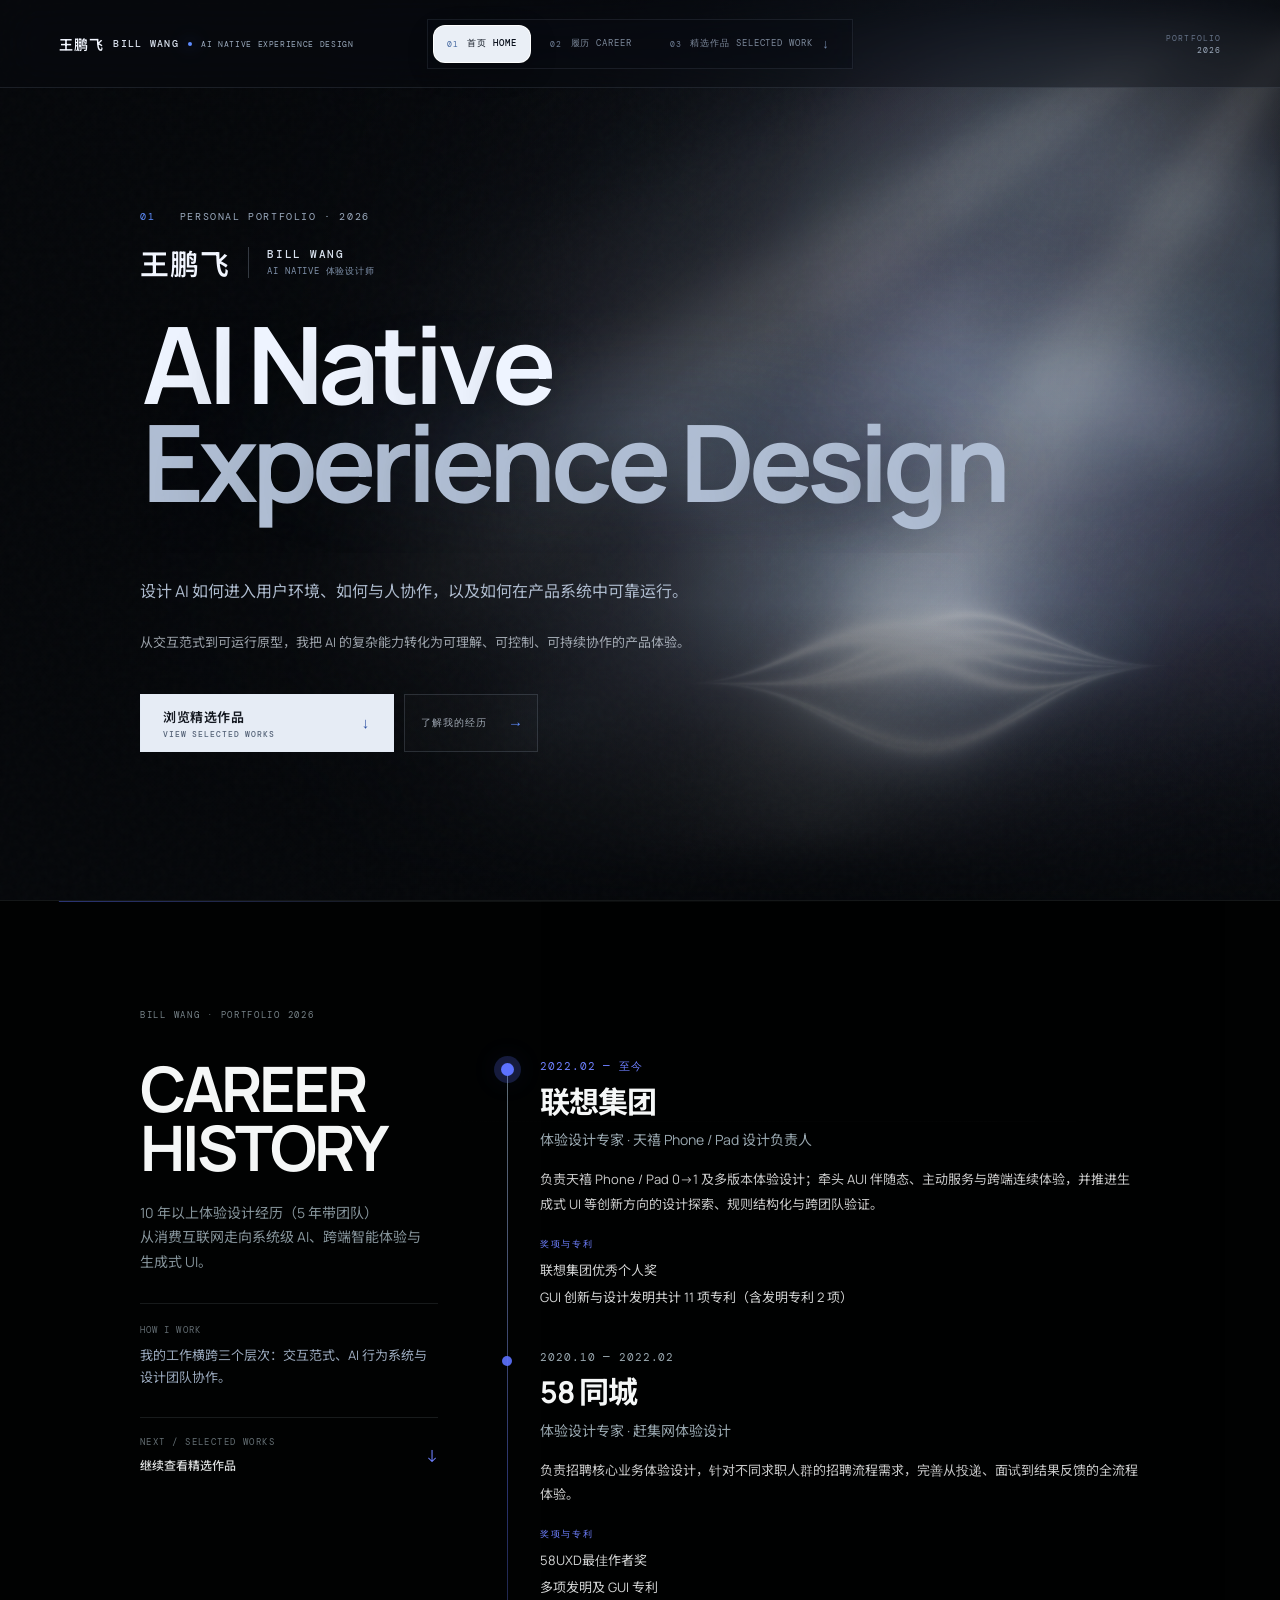
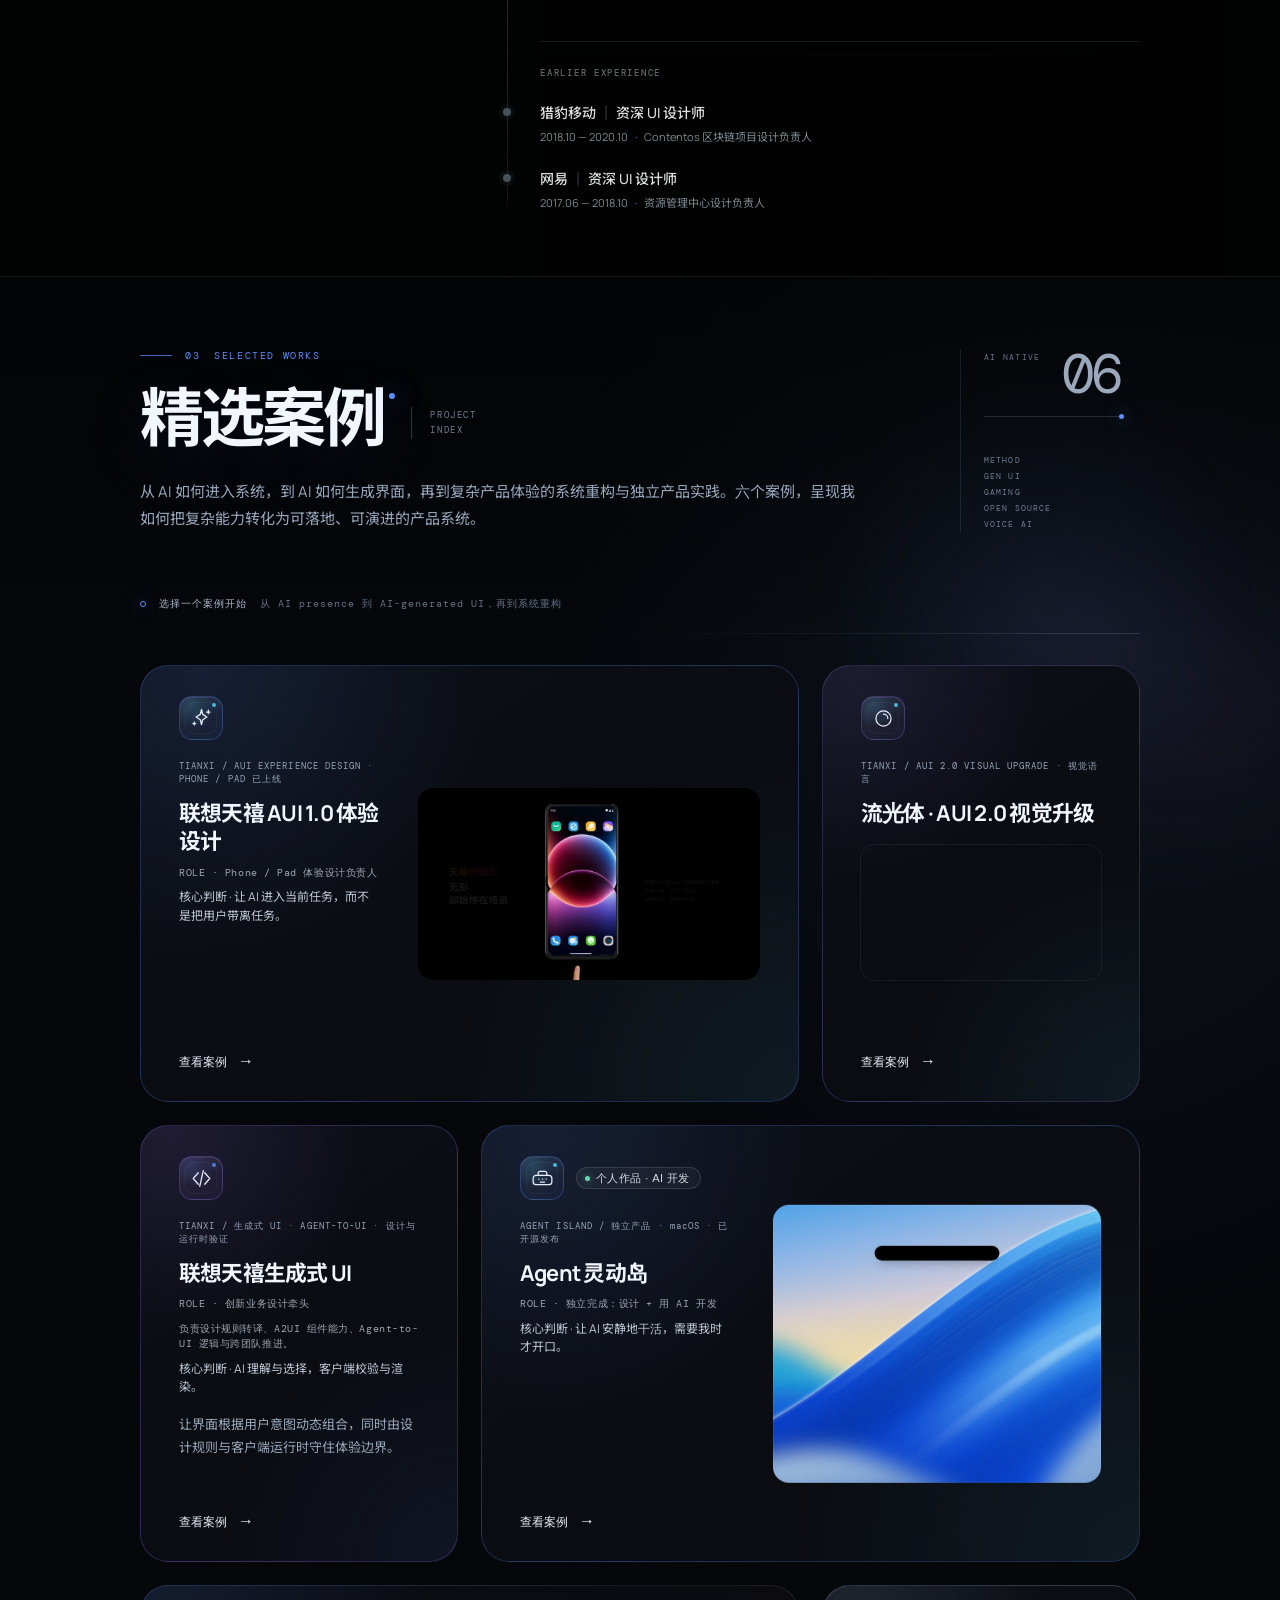
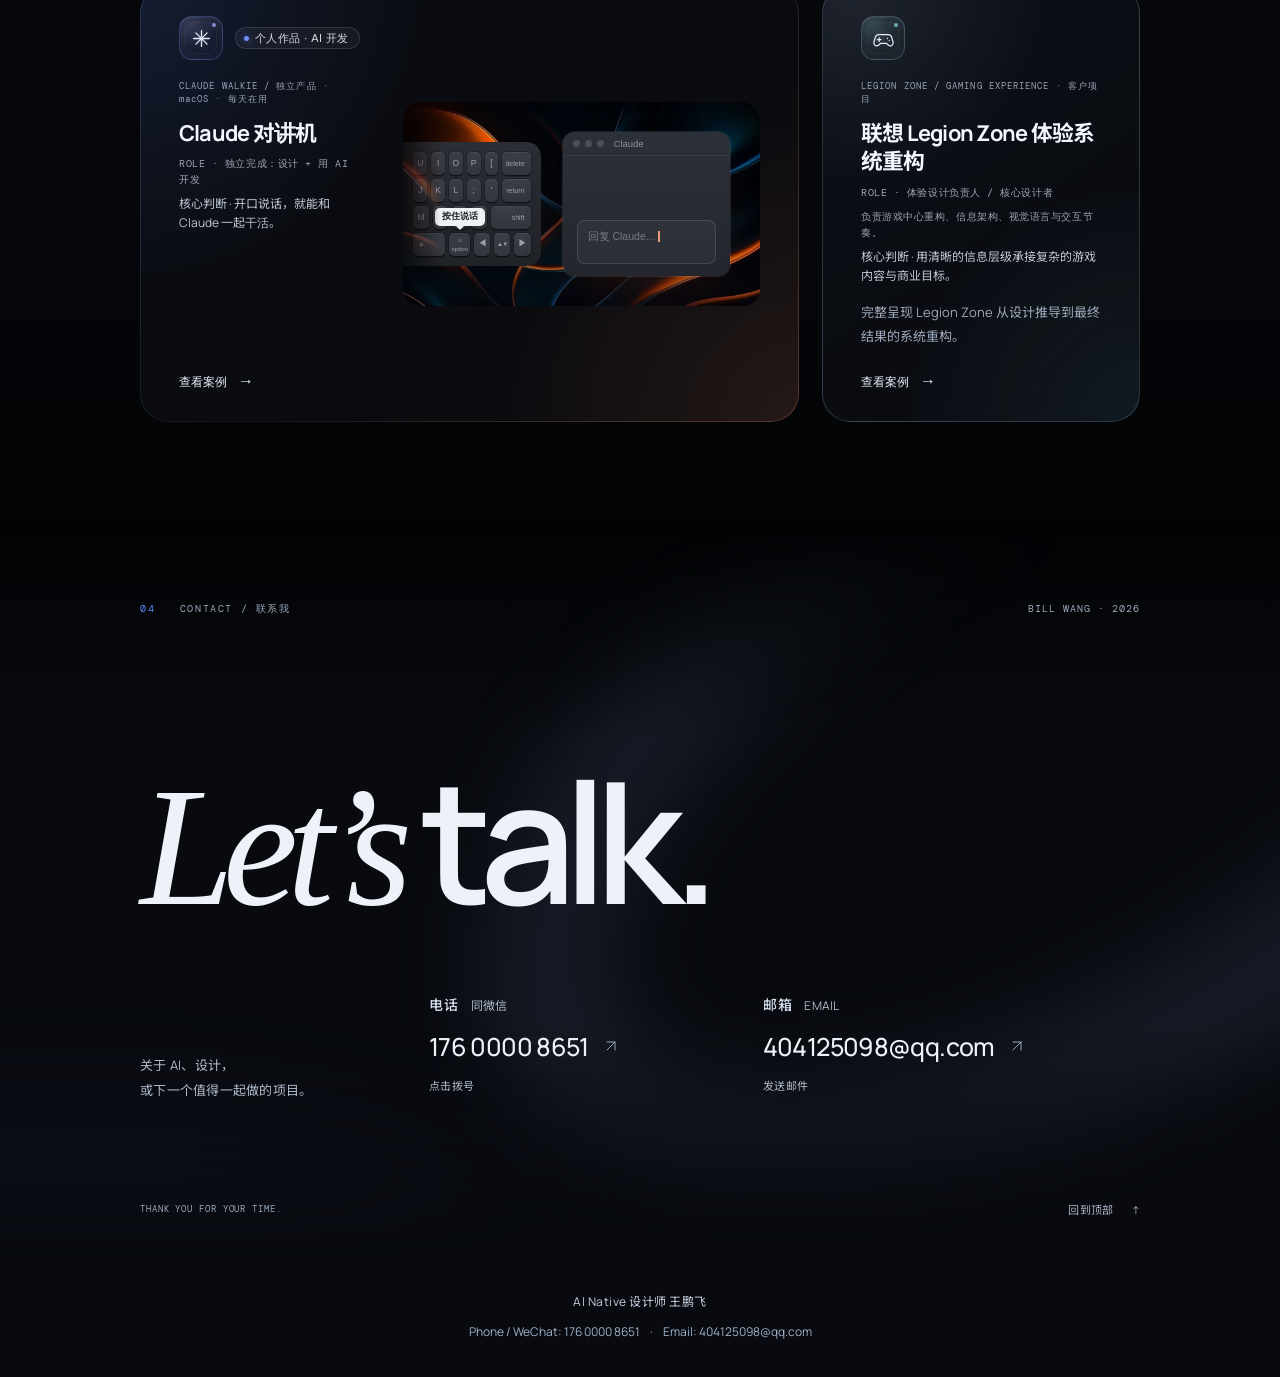
==== commit 94c8dbf4: "V365.1: analytics names case-lucent; Lucent key-visual glow 60% narrower on phones" ====
--- a/index.html
+++ b/index.html
@@ -62,7 +62,7 @@
   <link rel="stylesheet" href="release.css?v=361" />
   <link rel="stylesheet" href="assets/agent-island-v2/island.css?v=361" />
   <link rel="stylesheet" href="assets/ai-call/ai-call.css?v=371" />
-  <link rel="stylesheet" href="assets/lucent/lucent.css?v=13" />
+  <link rel="stylesheet" href="assets/lucent/lucent.css?v=14" />
   <link rel="stylesheet" href="assets/lucent/home.css?v=6" />
   <script>
     (function () {
@@ -77,7 +77,7 @@
       var TRACK_URL = ENDPOINT + '/track';
       var SESSION_KEY = 'bill_analytics_session';
       var session, visitor, visit, visitSequence = 0, timer = null, stopped = false, started = false;
-      var pages = ['home', 'case-workflow', 'case-paradigm', 'case-legion', 'case-agent-island', 'case-ai-call', 'case-aui', 'archive'];
+      var pages = ['home', 'case-workflow', 'case-paradigm', 'case-legion', 'case-agent-island', 'case-ai-call', 'case-lucent', 'case-aui', 'archive'];
       var documentId = (window.crypto && crypto.randomUUID) ? crypto.randomUUID() : Math.random().toString(36).slice(2) + Date.now();
       var listeners = [];
       function pageName() {
--- a/assets/lucent/lucent.css
+++ b/assets/lucent/lucent.css
@@ -30,9 +30,9 @@
   mask: linear-gradient(#000 0 0) content-box exclude, linear-gradient(#000 0 0);
 }
 .case-lucent .lu-ring-core { --lu-pad: 3px; filter: blur(.6px); }
-.case-lucent .lu-ring-glow { --lu-pad: var(--lu-w); filter: blur(calc(var(--lu-w) * .55)); opacity: .9; }
+.case-lucent .lu-ring-glow { --lu-pad: calc(var(--lu-w) * var(--lu-k, 1)); filter: blur(calc(var(--lu-w) * var(--lu-k, 1) * .55)); opacity: .9; }
 .case-lucent .lu-ring-wave {
-  --lu-pad: calc(var(--lu-w) * 1.5); filter: blur(calc(var(--lu-w) * .7)); opacity: .75;
+  --lu-pad: calc(var(--lu-w) * var(--lu-k, 1) * 1.5); filter: blur(calc(var(--lu-w) * var(--lu-k, 1) * .7)); opacity: .75;
   -webkit-mask: conic-gradient(from var(--lu-b), #000 0 6%, transparent 18% 32%, #000 42% 50%, transparent 62% 76%, #000 88% 100%);
   mask: conic-gradient(from var(--lu-b), #000 0 6%, transparent 18% 32%, #000 42% 50%, transparent 62% 76%, #000 88% 100%);
 }
@@ -88,7 +88,8 @@
 @media (max-width: 700px) {
   .case-lucent .lu-grid { grid-template-columns: 1fr; }
   .case-lucent .lu-slide img, .case-lucent .lu-cover img { border-radius: 12px; }
-  .case-lucent .lu-key-frame { --lu-r: 18px; }
+  /* the glow is sized in px, so on a phone-width frame it reads far too thick: 60% narrower there */
+  .case-lucent .lu-key-frame { --lu-r: 18px; --lu-k: .4; }
   .case-lucent .lu-phone { border-radius: 12px; }
 }
 
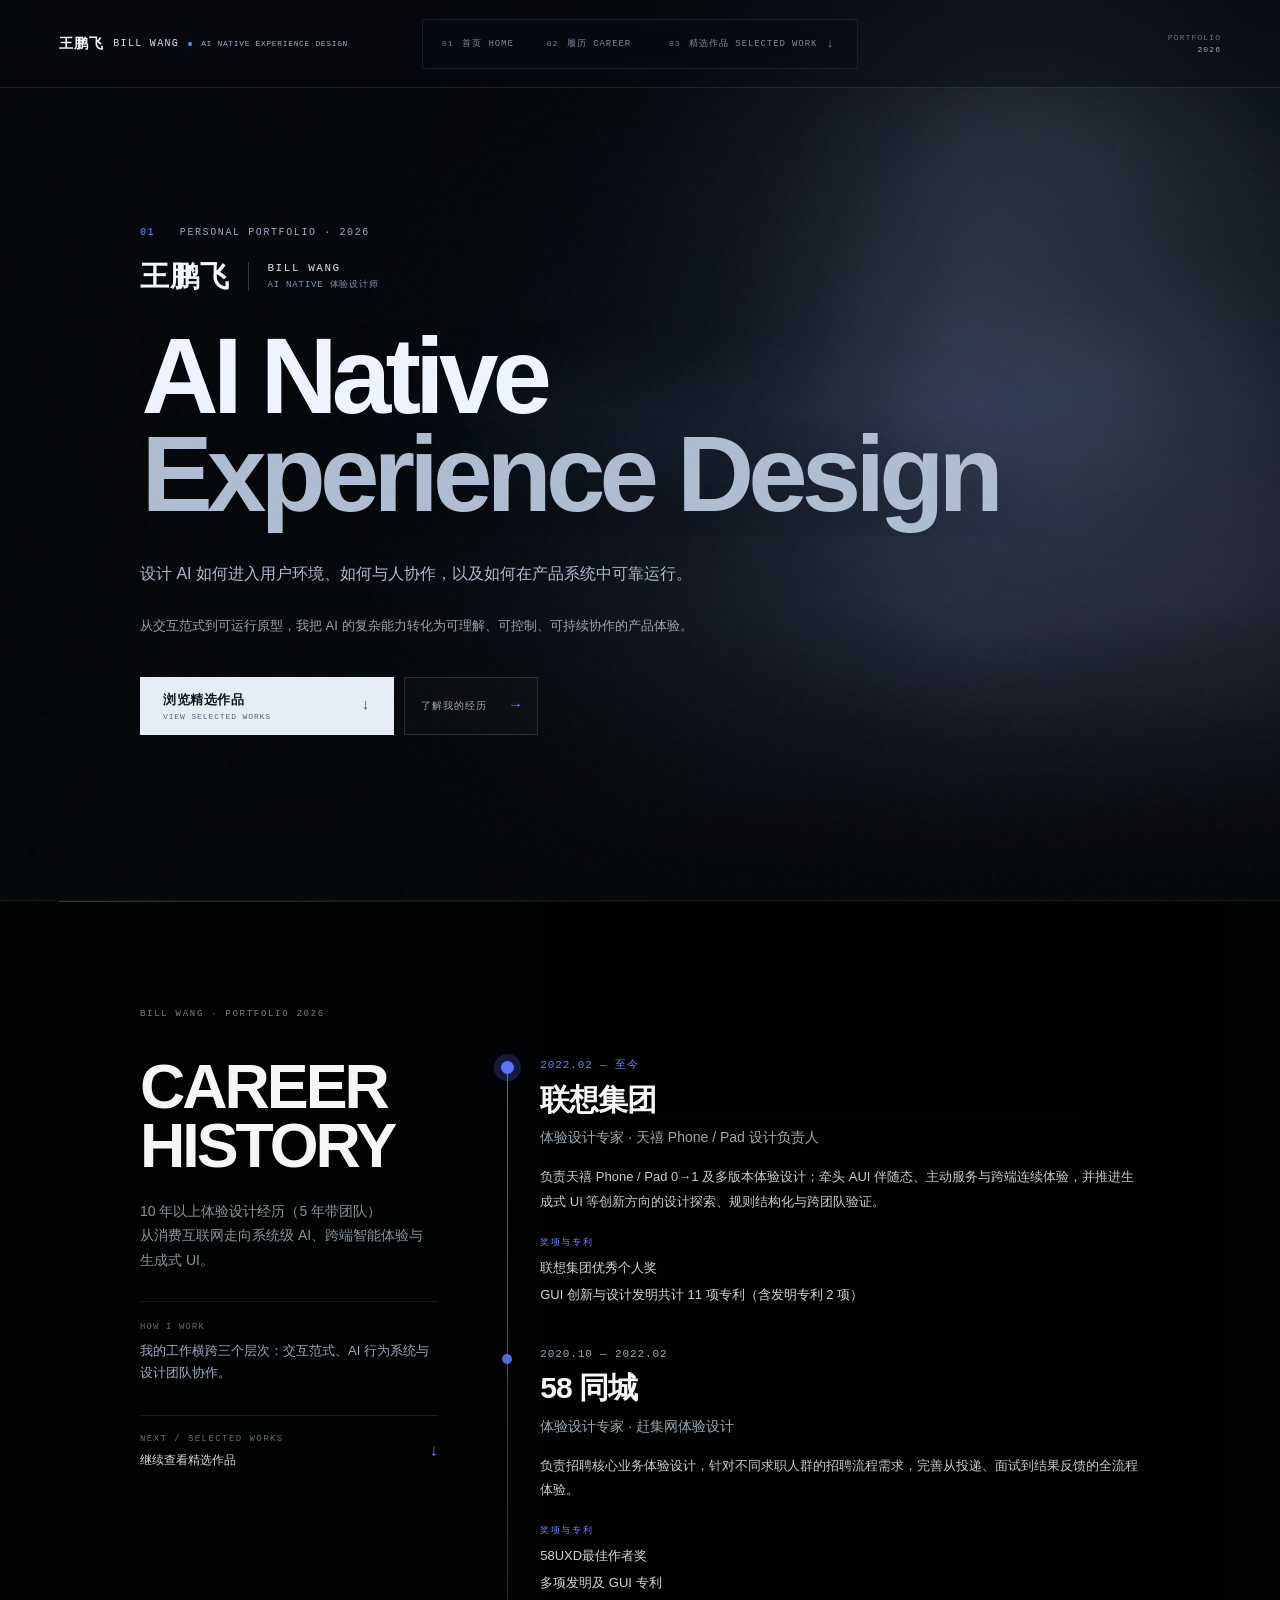
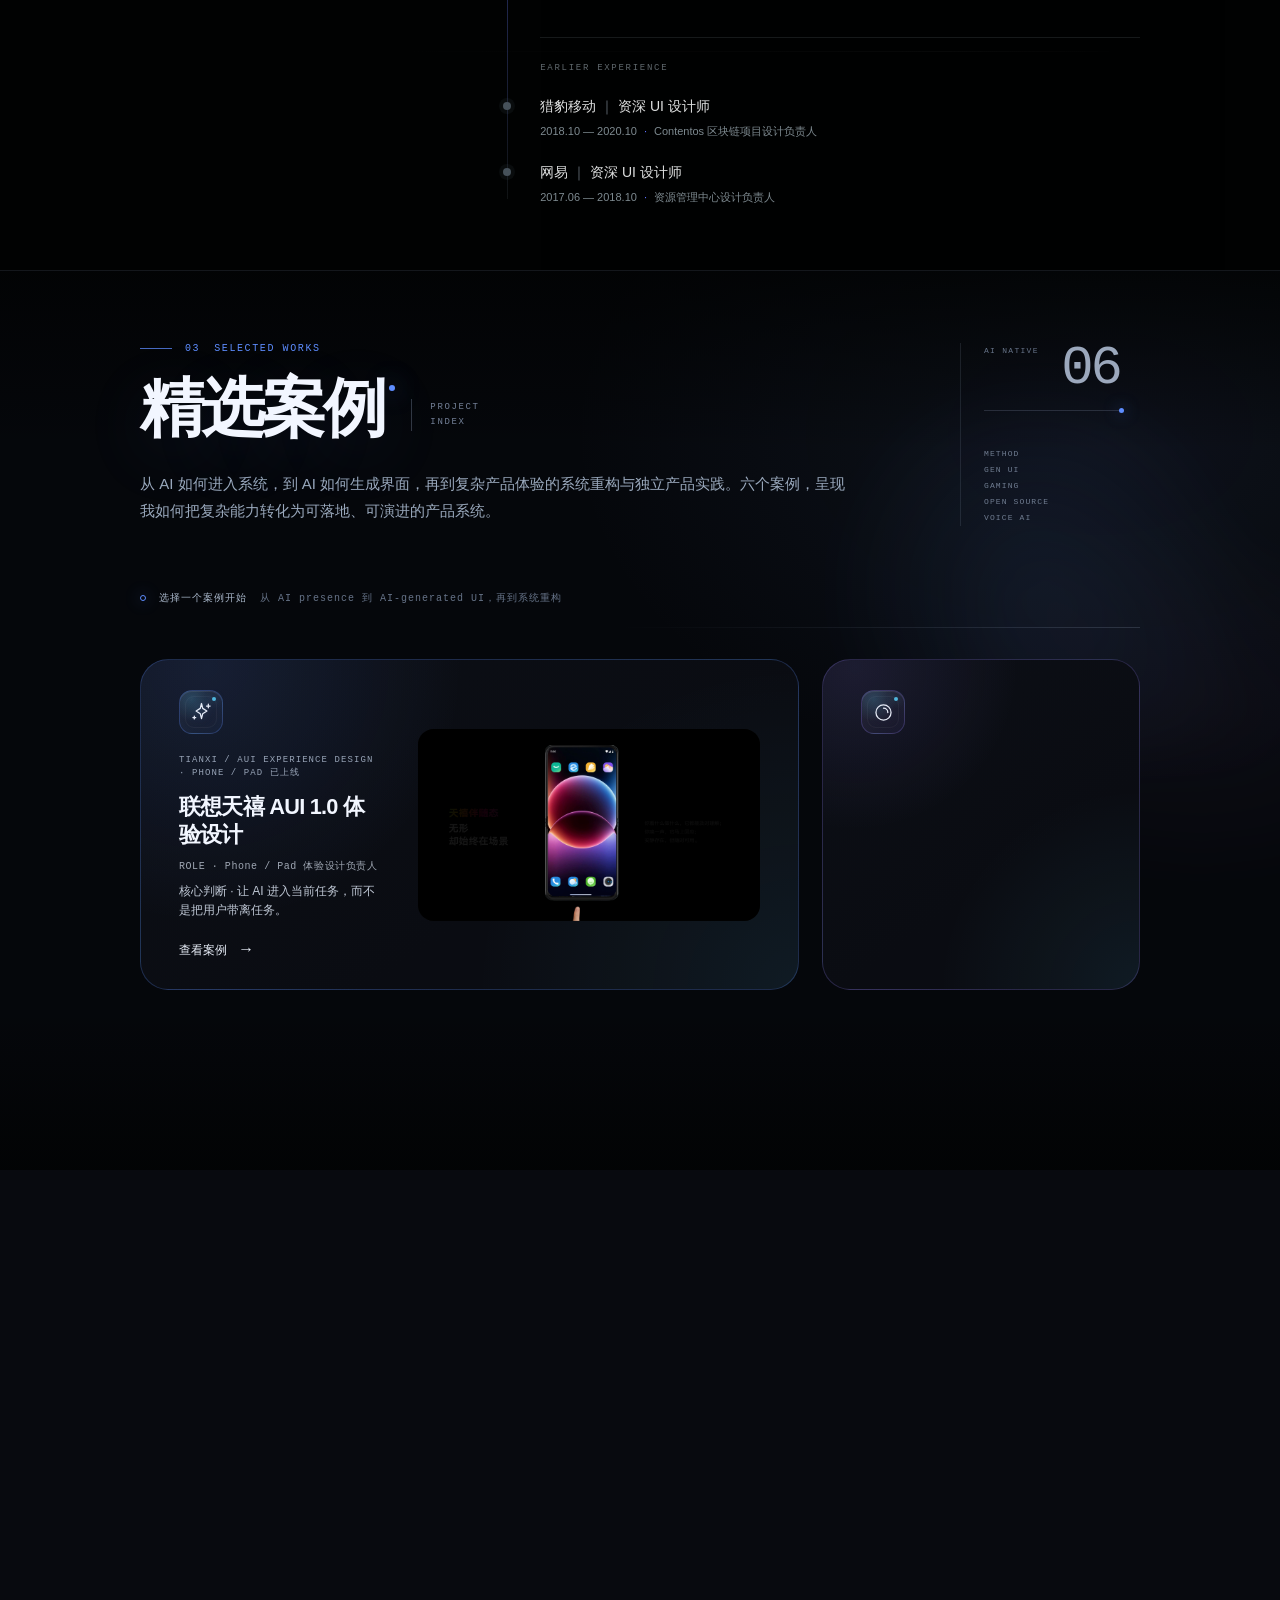
==== commit e543ae6f: "V366: AUI 07 Companion State image with new spectrum light edge" ====
--- a/index.html
+++ b/index.html
@@ -489,7 +489,7 @@
                 <p class="chapter-kicker">07 / COMPANION STATE</p>
                 <p class="aui-chapter-summary">多模态主动感知、动态界面适配与跨端协同，让 AI 随任务、设备与环境自然迁移，并在不同终端承载合适的服务。</p>
               </header>
-              <figure class="aui-figma-frame reveal"><img data-lightbox-src="assets/figma-pages/10-companion-state-v131.png?v=136" data-lightbox-group="aui-core-pages" data-media-src="assets/aui-compressed-review/images/10-companion-state-v131-desktop.webp" data-media-srcset="assets/aui-compressed-review/images/10-companion-state-v131-mobile.webp 1280w, assets/aui-compressed-review/images/10-companion-state-v131-desktop.webp 1920w" sizes="100vw" alt="Figma 第 10 页：AUI 伴随态覆盖 AIPC、AI 手机、AI 平板与 AIoT" loading="lazy" decoding="async" width="3840" height="2160" /><figcaption>FIGMA / 07 · COMPANION STATE</figcaption></figure>
+              <figure class="aui-figma-frame reveal"><img data-lightbox-src="assets/companion-v366/10-companion-state-v366.png" data-lightbox-group="aui-core-pages" data-media-src="assets/companion-v366/10-companion-state-v366-desktop.webp" data-media-srcset="assets/companion-v366/10-companion-state-v366-mobile.webp 1280w, assets/companion-v366/10-companion-state-v366-desktop.webp 1920w" sizes="100vw" alt="Figma 第 10 页：AUI 伴随态覆盖 AIPC、AI 手机、AI 平板与 AIoT" loading="lazy" decoding="async" width="3840" height="2160" /><figcaption>FIGMA / 07 · COMPANION STATE</figcaption></figure>
             </article>
 
             <article class="chapter-panel scroll-chapter aui-inset-page" id="11-immersion-state" data-chapter="11-immersion-state" data-scroll-chapter="11-immersion-state">
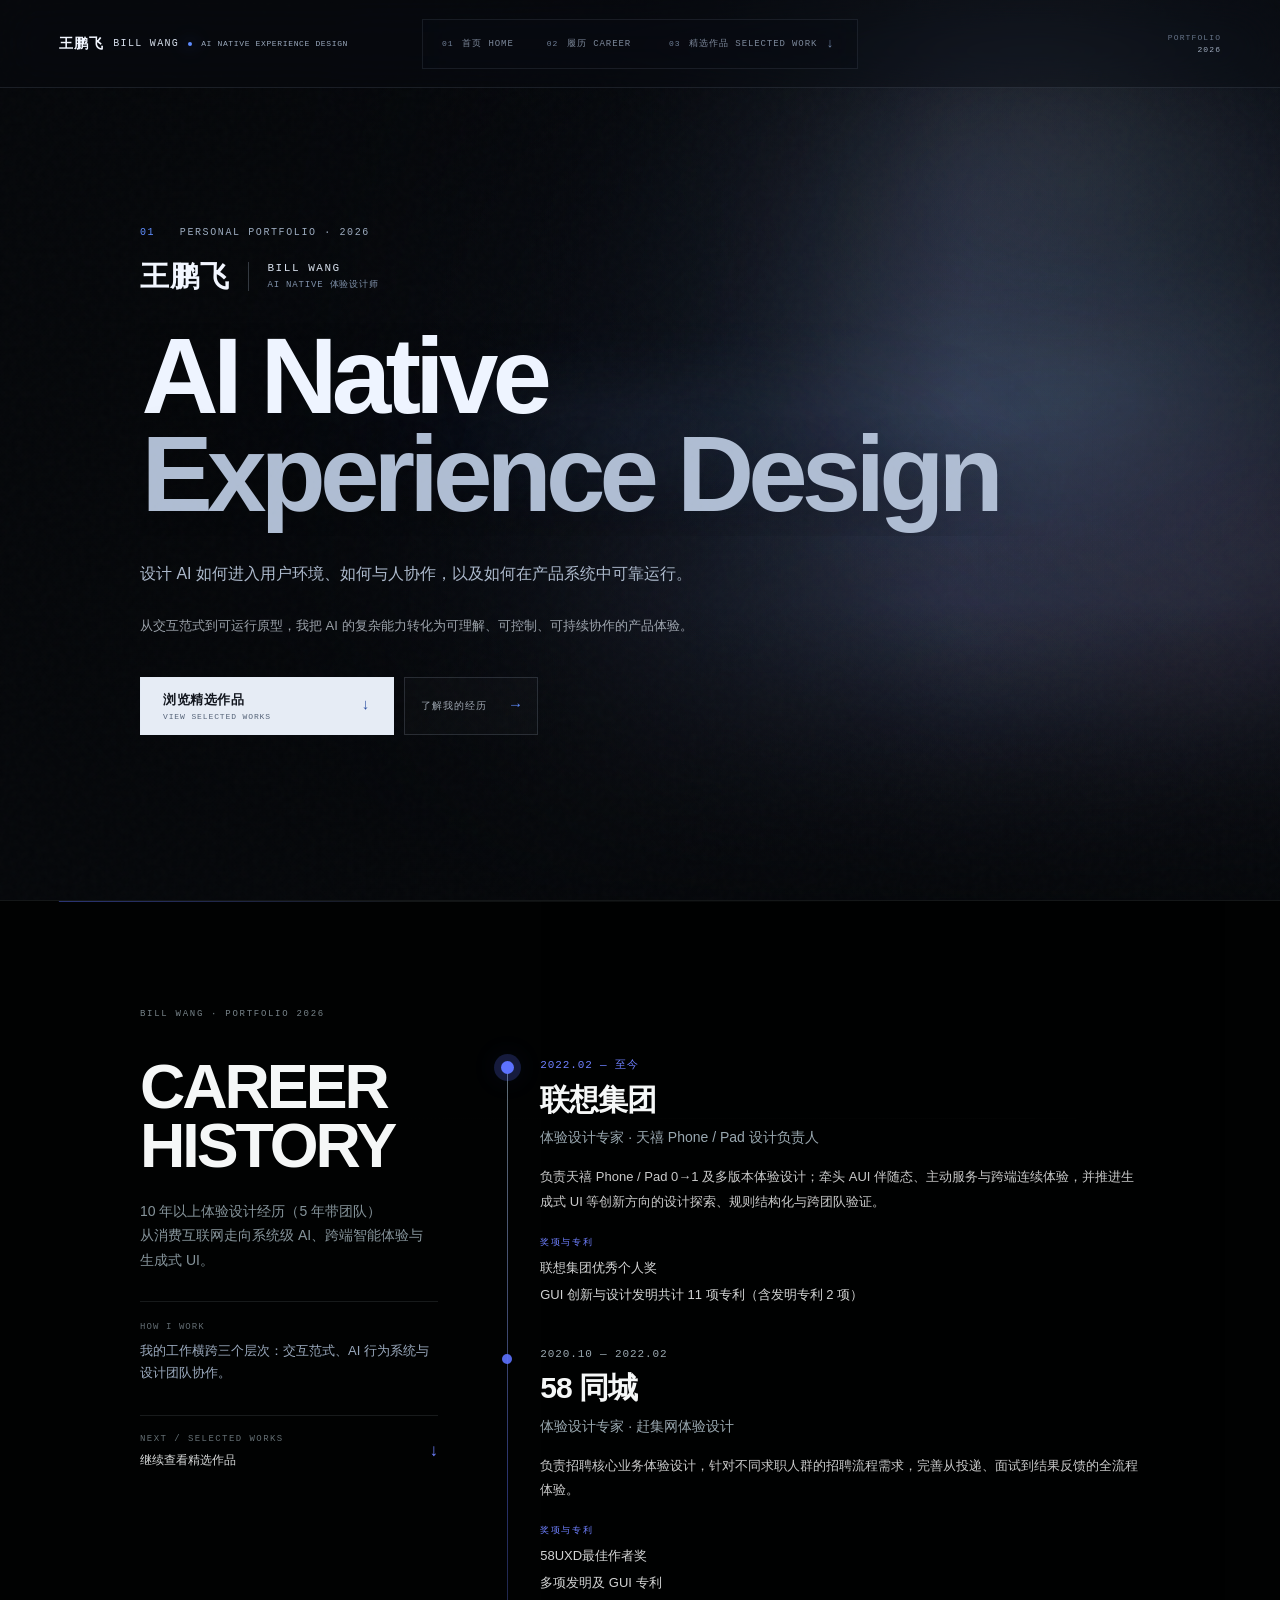
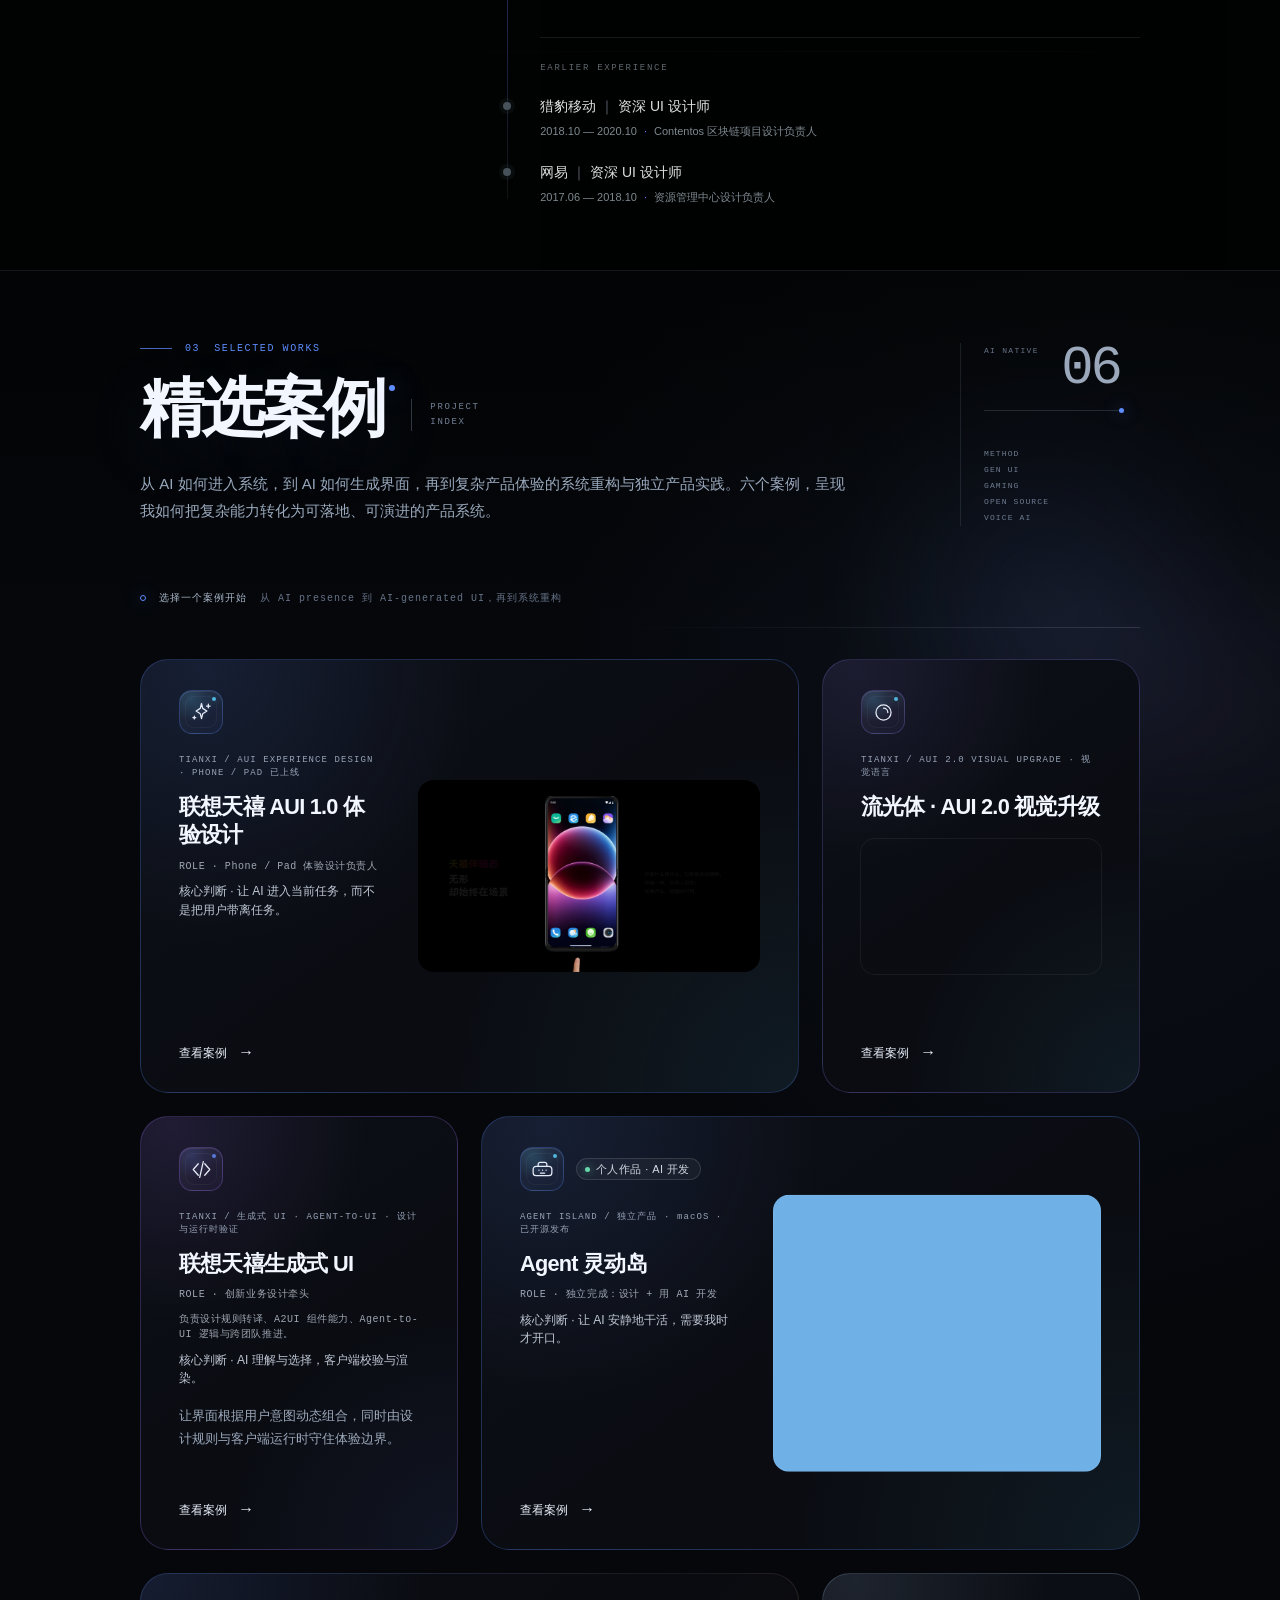
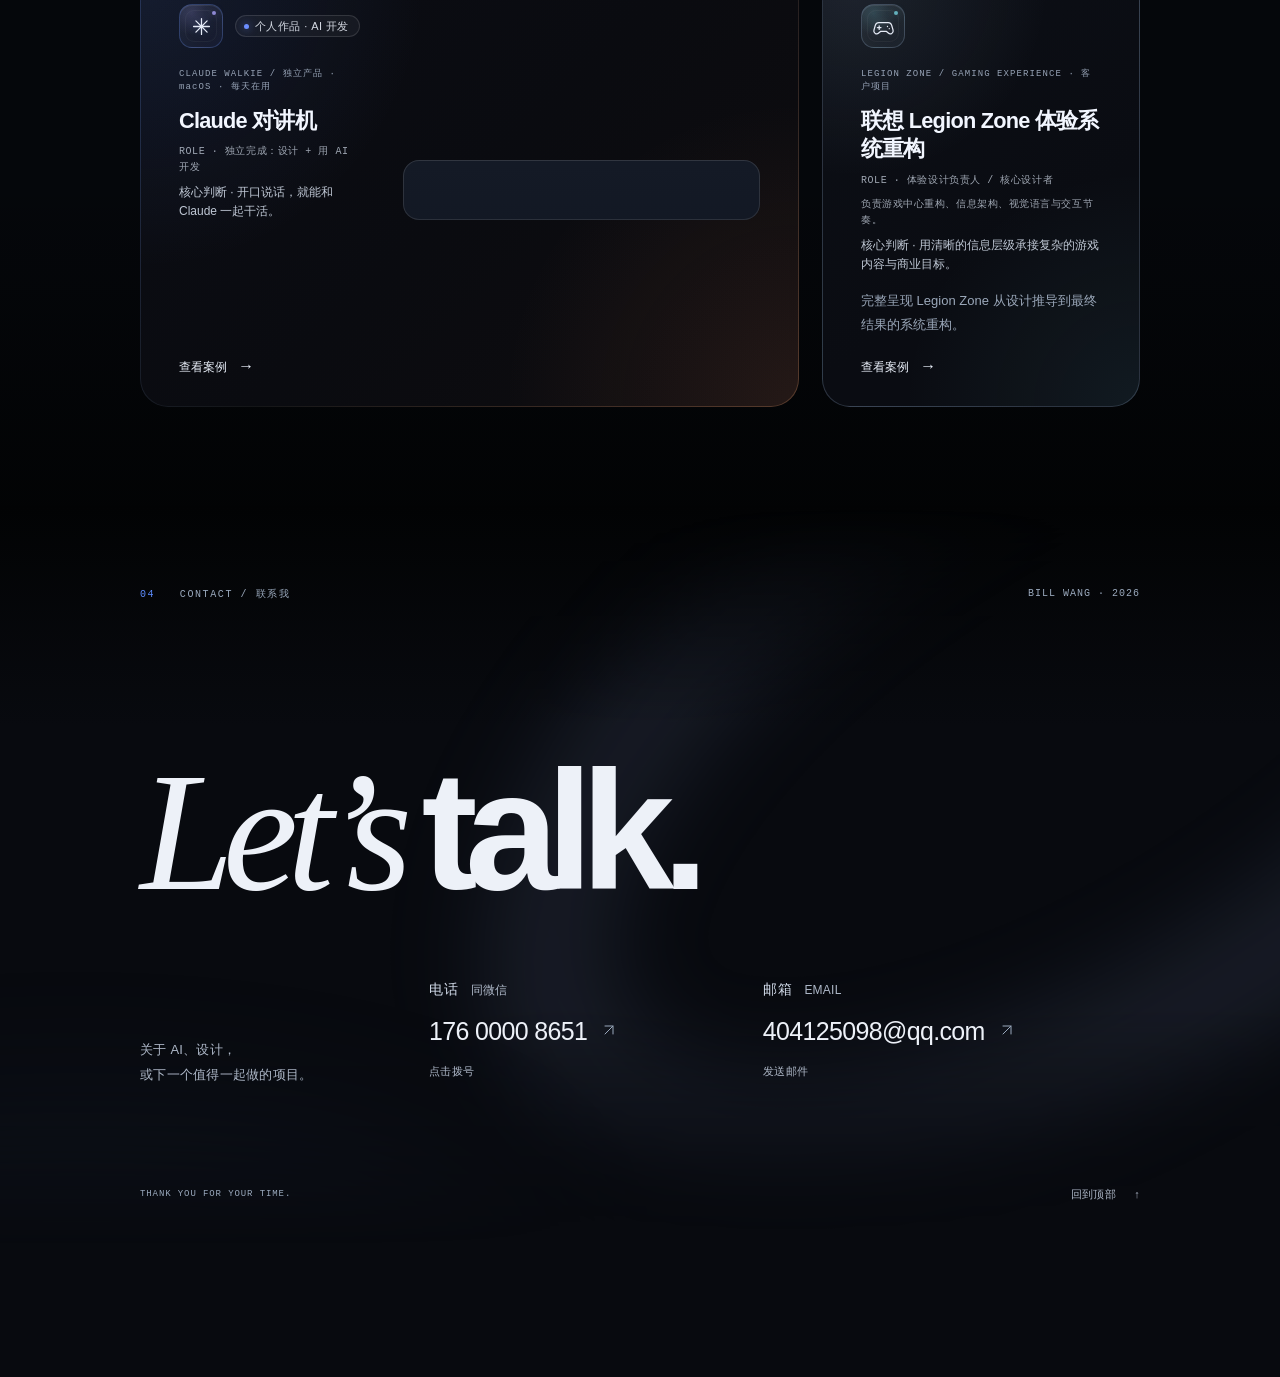
==== commit 4508f6b4: "V366.1: AUI 07 Companion State phone swapped to new voice-pickup screen" ====
--- a/index.html
+++ b/index.html
@@ -489,7 +489,7 @@
                 <p class="chapter-kicker">07 / COMPANION STATE</p>
                 <p class="aui-chapter-summary">多模态主动感知、动态界面适配与跨端协同，让 AI 随任务、设备与环境自然迁移，并在不同终端承载合适的服务。</p>
               </header>
-              <figure class="aui-figma-frame reveal"><img data-lightbox-src="assets/companion-v366/10-companion-state-v366.png" data-lightbox-group="aui-core-pages" data-media-src="assets/companion-v366/10-companion-state-v366-desktop.webp" data-media-srcset="assets/companion-v366/10-companion-state-v366-mobile.webp 1280w, assets/companion-v366/10-companion-state-v366-desktop.webp 1920w" sizes="100vw" alt="Figma 第 10 页：AUI 伴随态覆盖 AIPC、AI 手机、AI 平板与 AIoT" loading="lazy" decoding="async" width="3840" height="2160" /><figcaption>FIGMA / 07 · COMPANION STATE</figcaption></figure>
+              <figure class="aui-figma-frame reveal"><img data-lightbox-src="assets/companion-v366/10-companion-state-v366b.png" data-lightbox-group="aui-core-pages" data-media-src="assets/companion-v366/10-companion-state-v366b-desktop.webp" data-media-srcset="assets/companion-v366/10-companion-state-v366b-mobile.webp 1280w, assets/companion-v366/10-companion-state-v366b-desktop.webp 1920w" sizes="100vw" alt="Figma 第 10 页：AUI 伴随态覆盖 AIPC、AI 手机、AI 平板与 AIoT" loading="lazy" decoding="async" width="3840" height="2160" /><figcaption>FIGMA / 07 · COMPANION STATE</figcaption></figure>
             </article>
 
             <article class="chapter-panel scroll-chapter aui-inset-page" id="11-immersion-state" data-chapter="11-immersion-state" data-scroll-chapter="11-immersion-state">
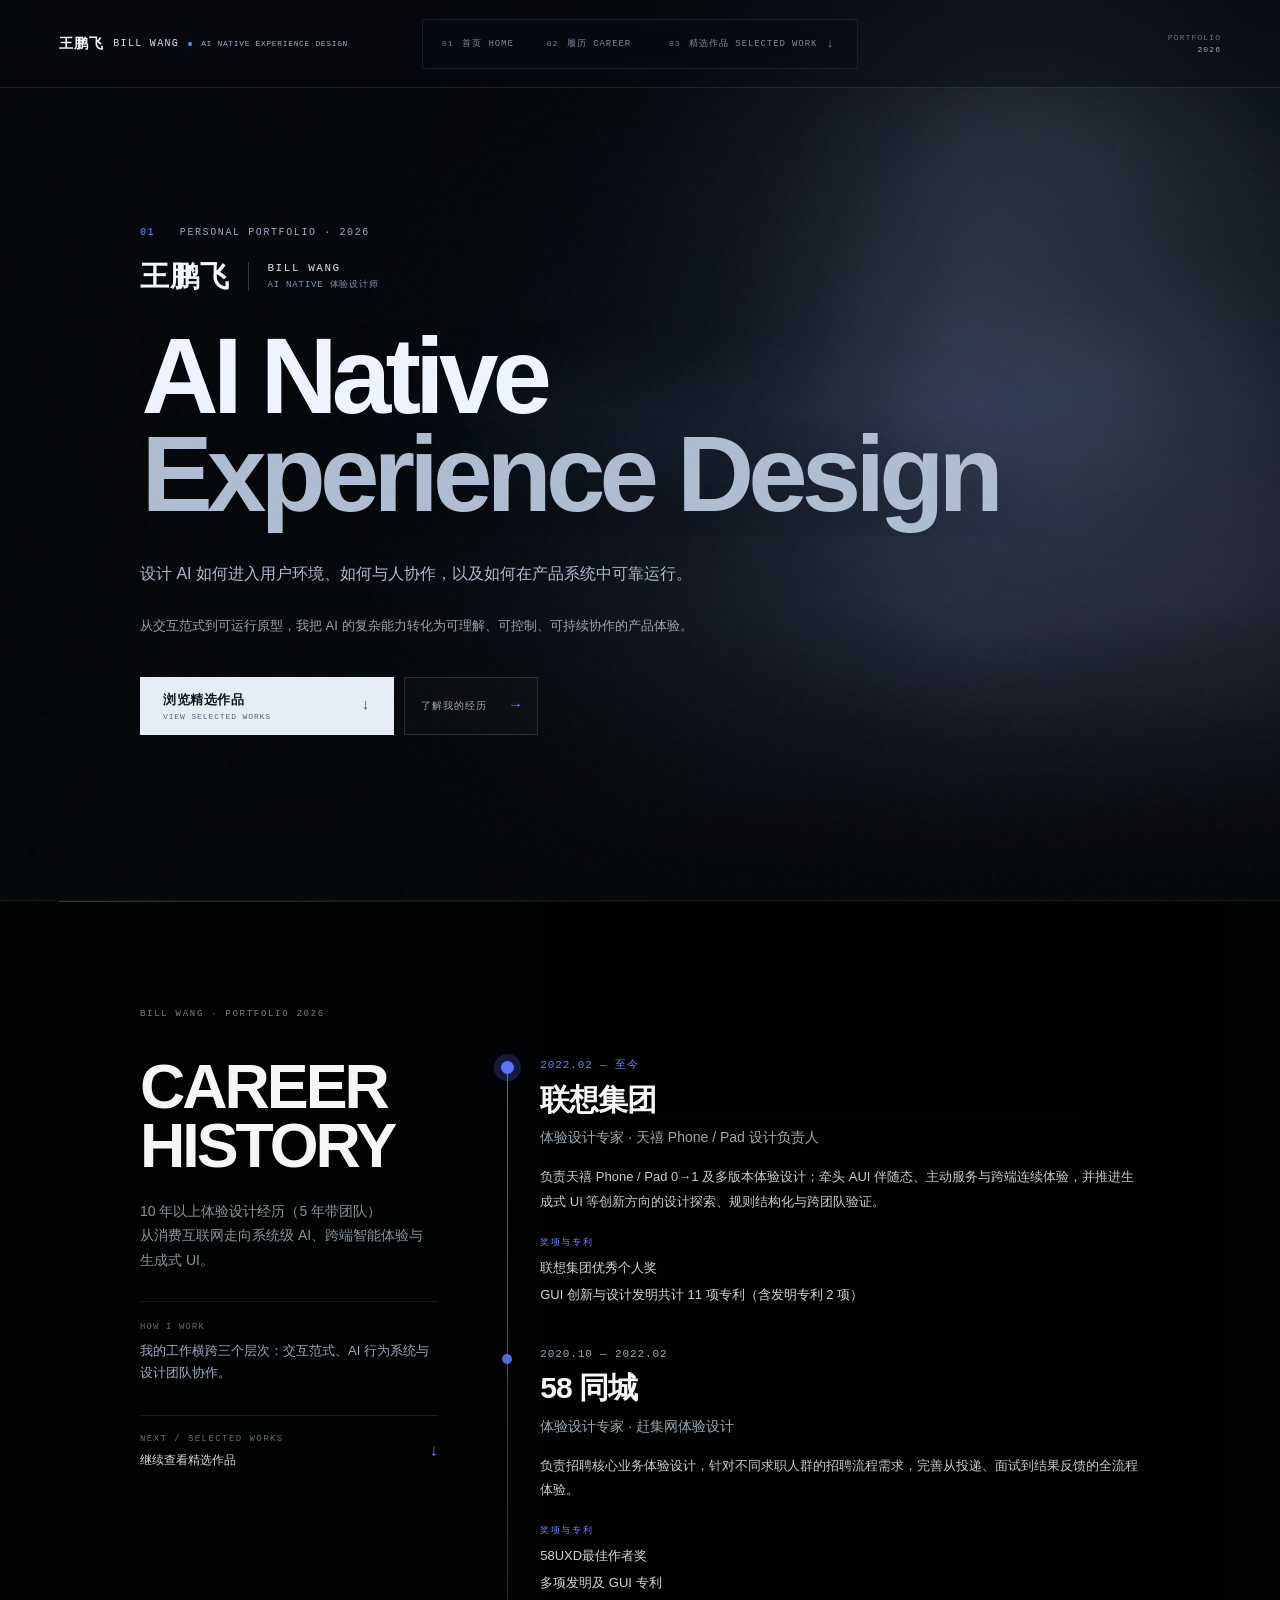
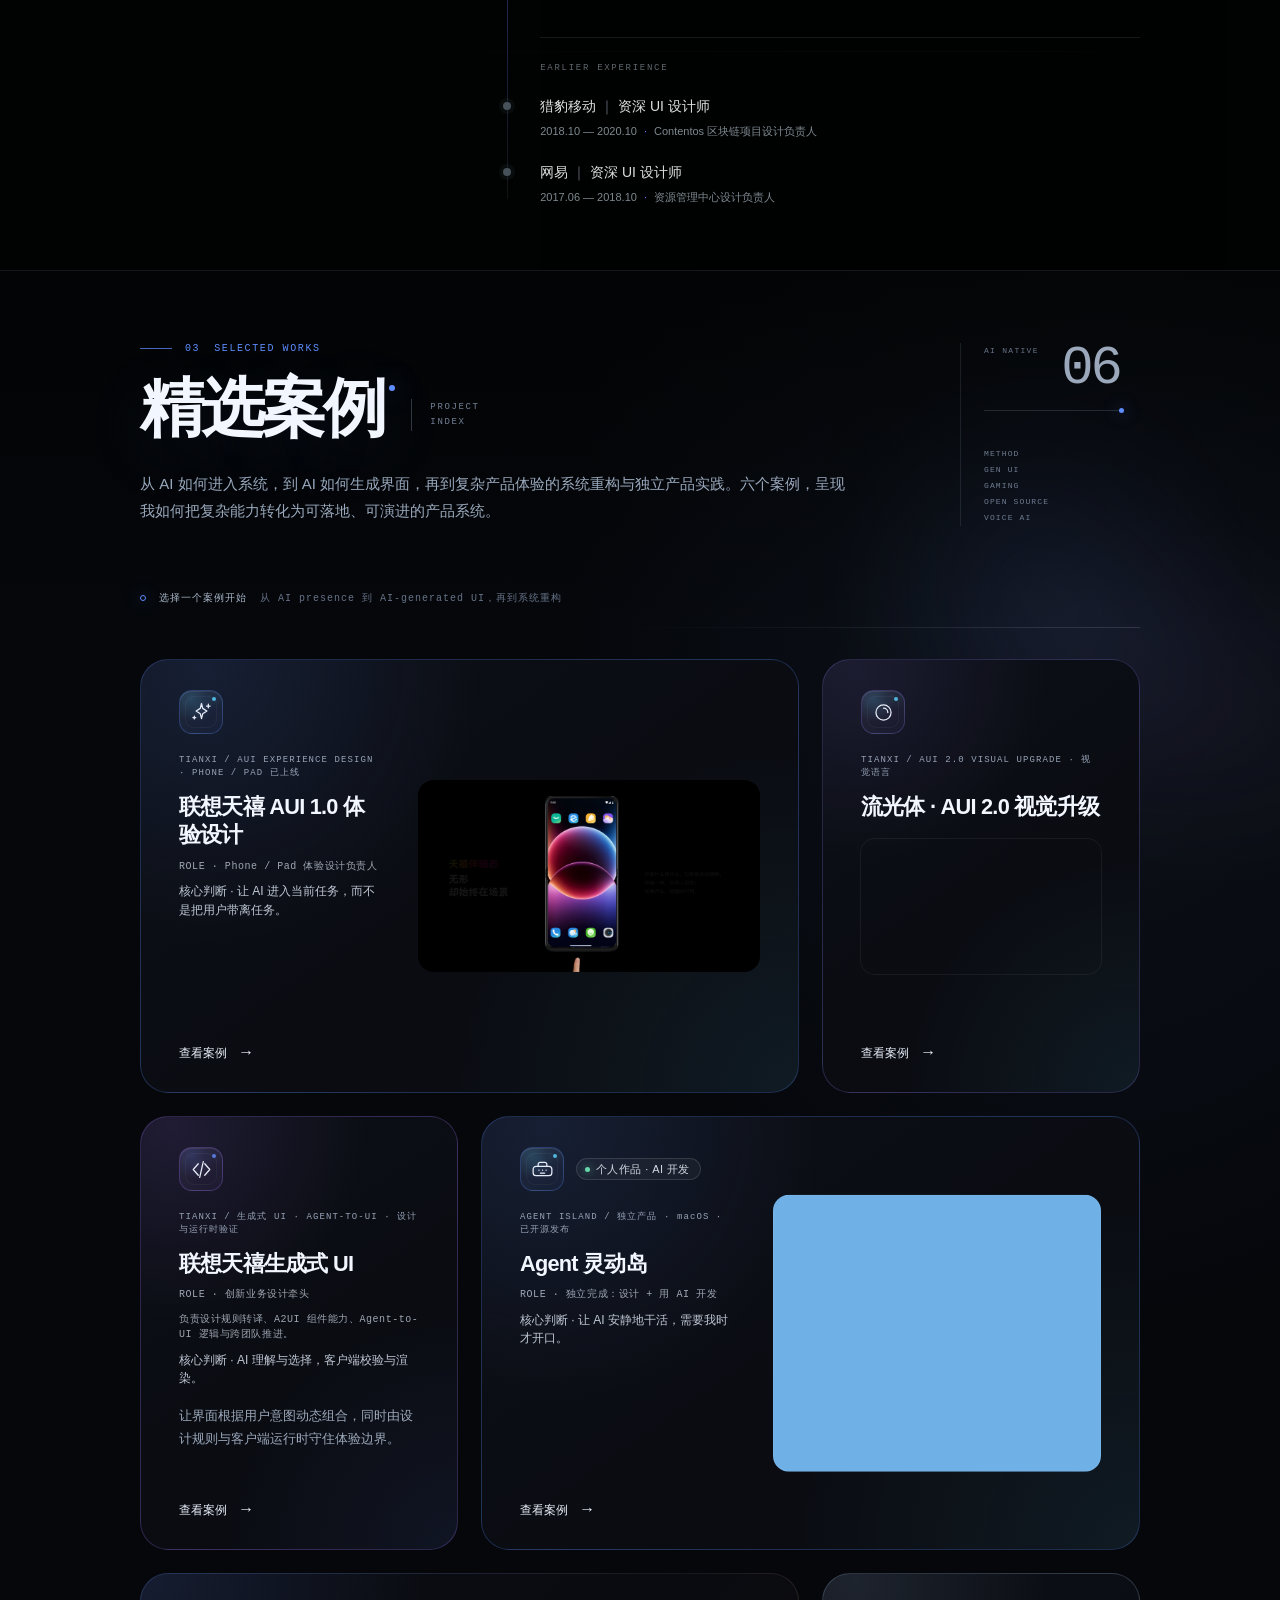
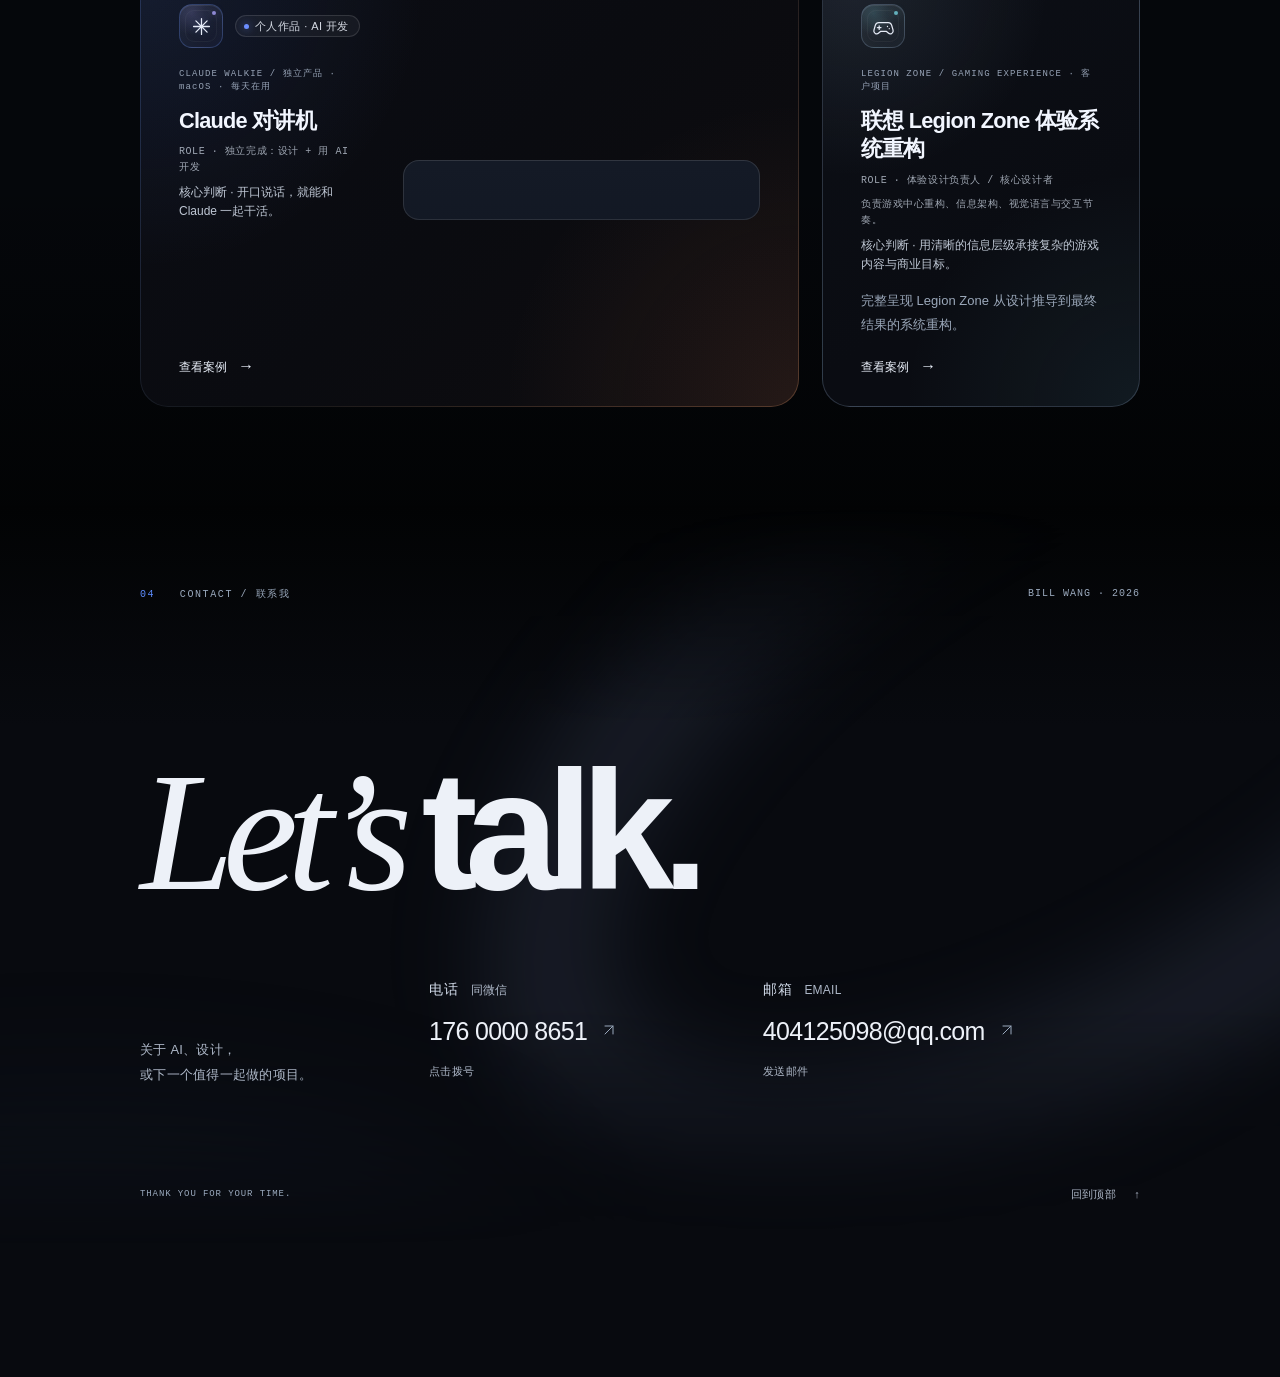
==== commit 5f88d628: "V366.2: AUI 07 Companion State pad buttons match phone" ====
--- a/index.html
+++ b/index.html
@@ -489,7 +489,7 @@
                 <p class="chapter-kicker">07 / COMPANION STATE</p>
                 <p class="aui-chapter-summary">多模态主动感知、动态界面适配与跨端协同，让 AI 随任务、设备与环境自然迁移，并在不同终端承载合适的服务。</p>
               </header>
-              <figure class="aui-figma-frame reveal"><img data-lightbox-src="assets/companion-v366/10-companion-state-v366b.png" data-lightbox-group="aui-core-pages" data-media-src="assets/companion-v366/10-companion-state-v366b-desktop.webp" data-media-srcset="assets/companion-v366/10-companion-state-v366b-mobile.webp 1280w, assets/companion-v366/10-companion-state-v366b-desktop.webp 1920w" sizes="100vw" alt="Figma 第 10 页：AUI 伴随态覆盖 AIPC、AI 手机、AI 平板与 AIoT" loading="lazy" decoding="async" width="3840" height="2160" /><figcaption>FIGMA / 07 · COMPANION STATE</figcaption></figure>
+              <figure class="aui-figma-frame reveal"><img data-lightbox-src="assets/companion-v366/10-companion-state-v366c.png" data-lightbox-group="aui-core-pages" data-media-src="assets/companion-v366/10-companion-state-v366c-desktop.webp" data-media-srcset="assets/companion-v366/10-companion-state-v366c-mobile.webp 1280w, assets/companion-v366/10-companion-state-v366c-desktop.webp 1920w" sizes="100vw" alt="Figma 第 10 页：AUI 伴随态覆盖 AIPC、AI 手机、AI 平板与 AIoT" loading="lazy" decoding="async" width="3840" height="2160" /><figcaption>FIGMA / 07 · COMPANION STATE</figcaption></figure>
             </article>
 
             <article class="chapter-panel scroll-chapter aui-inset-page" id="11-immersion-state" data-chapter="11-immersion-state" data-scroll-chapter="11-immersion-state">
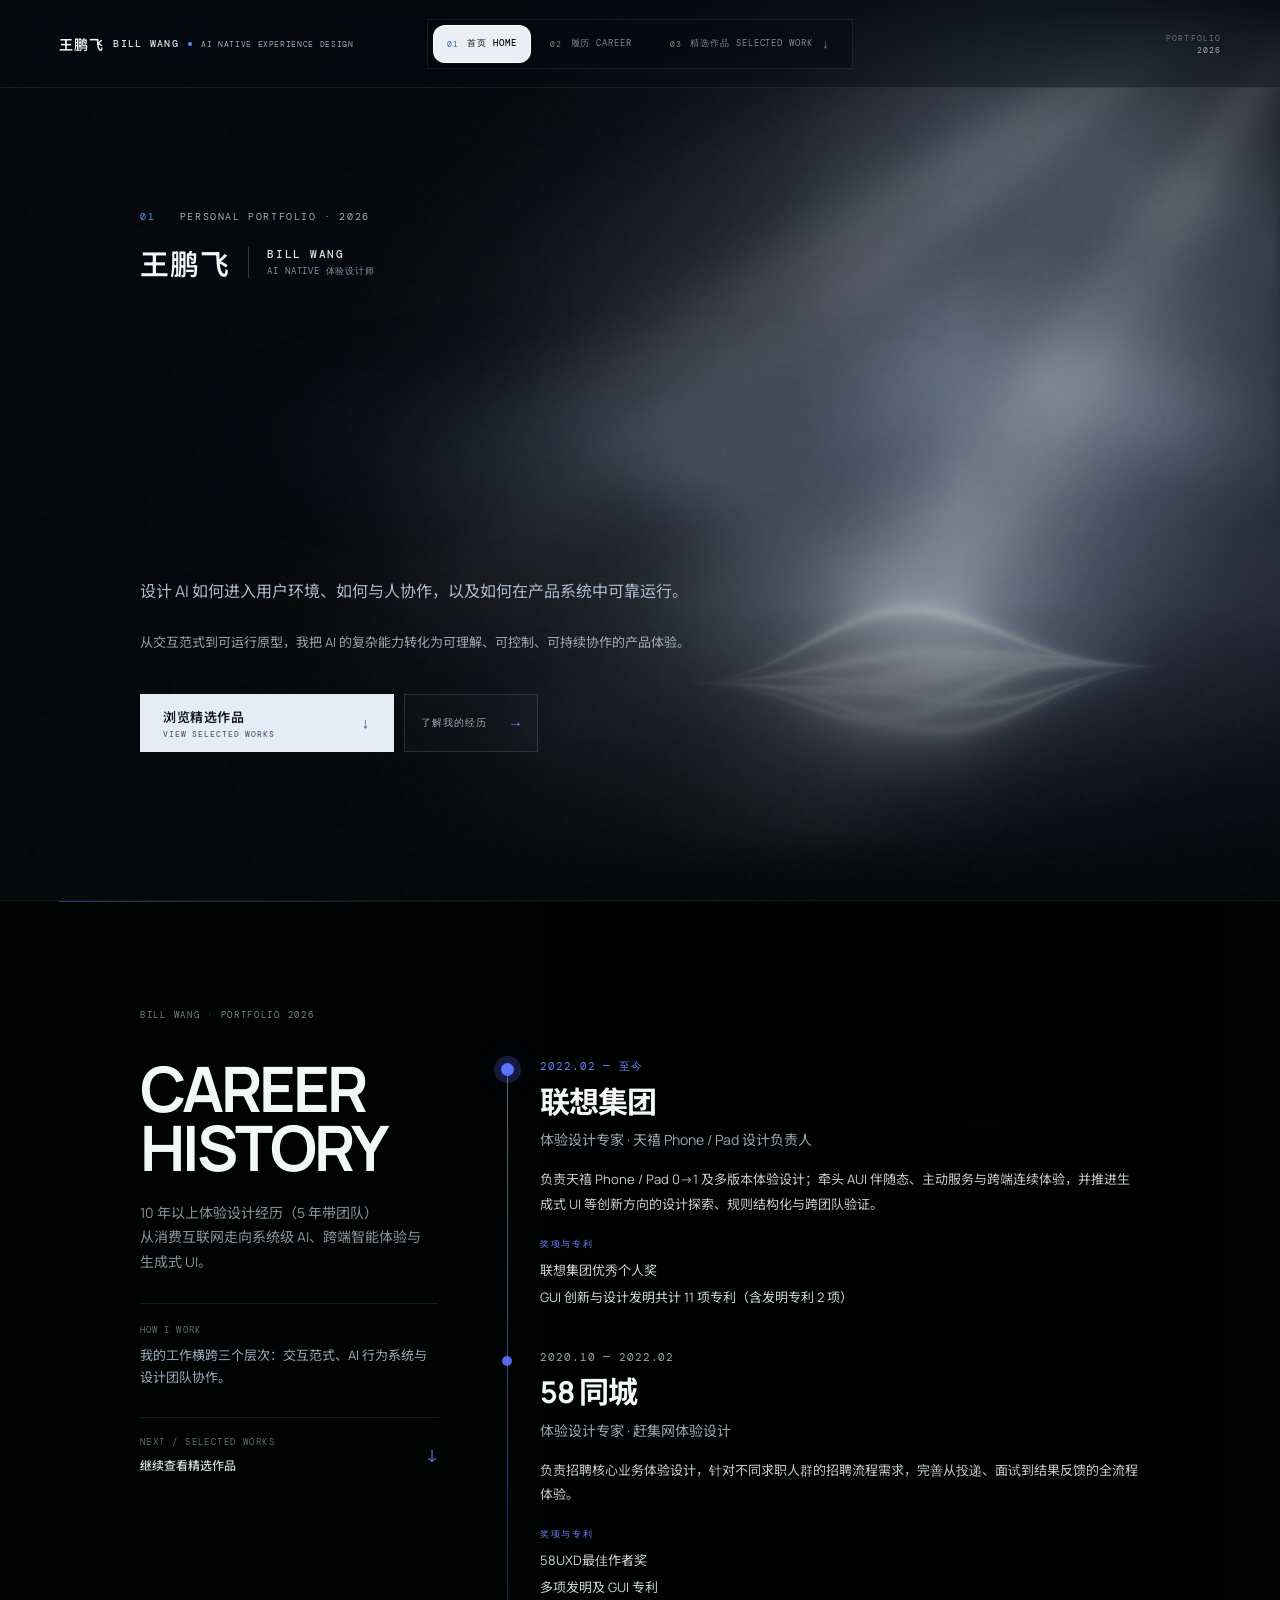
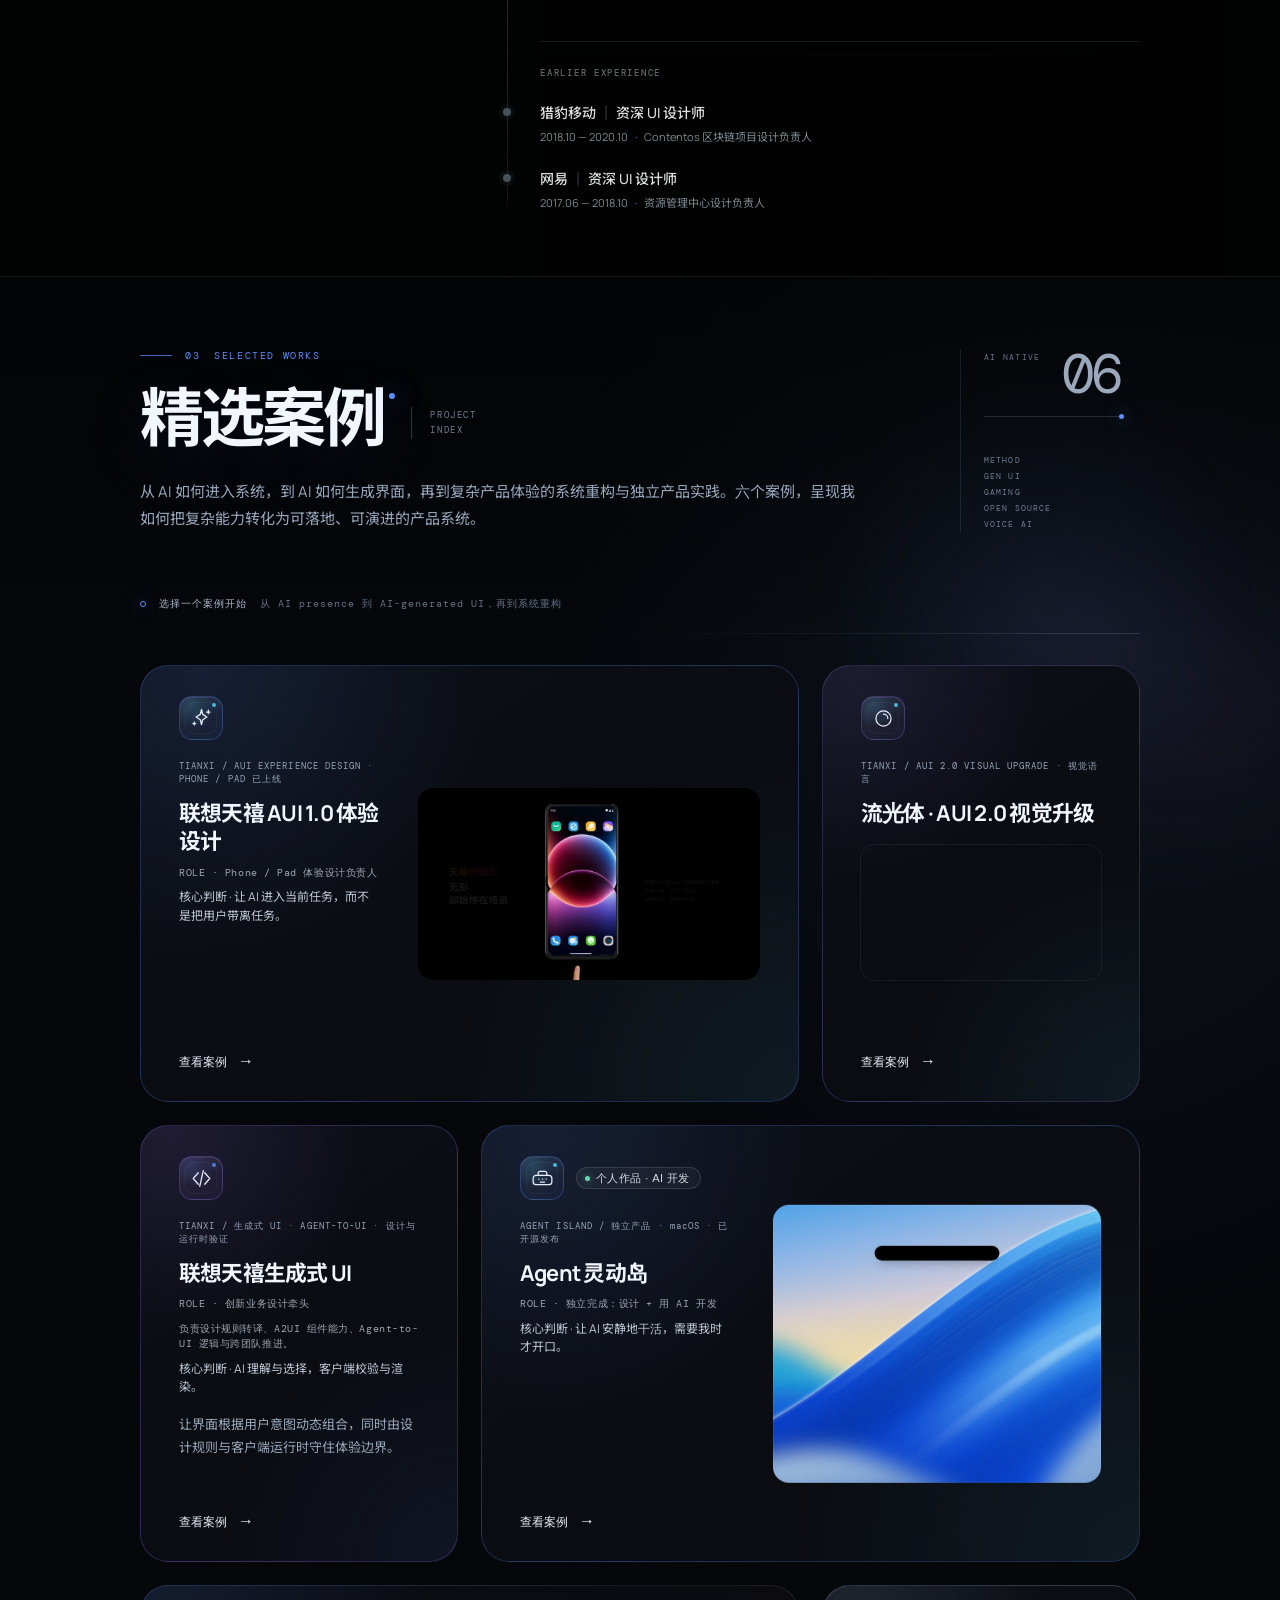
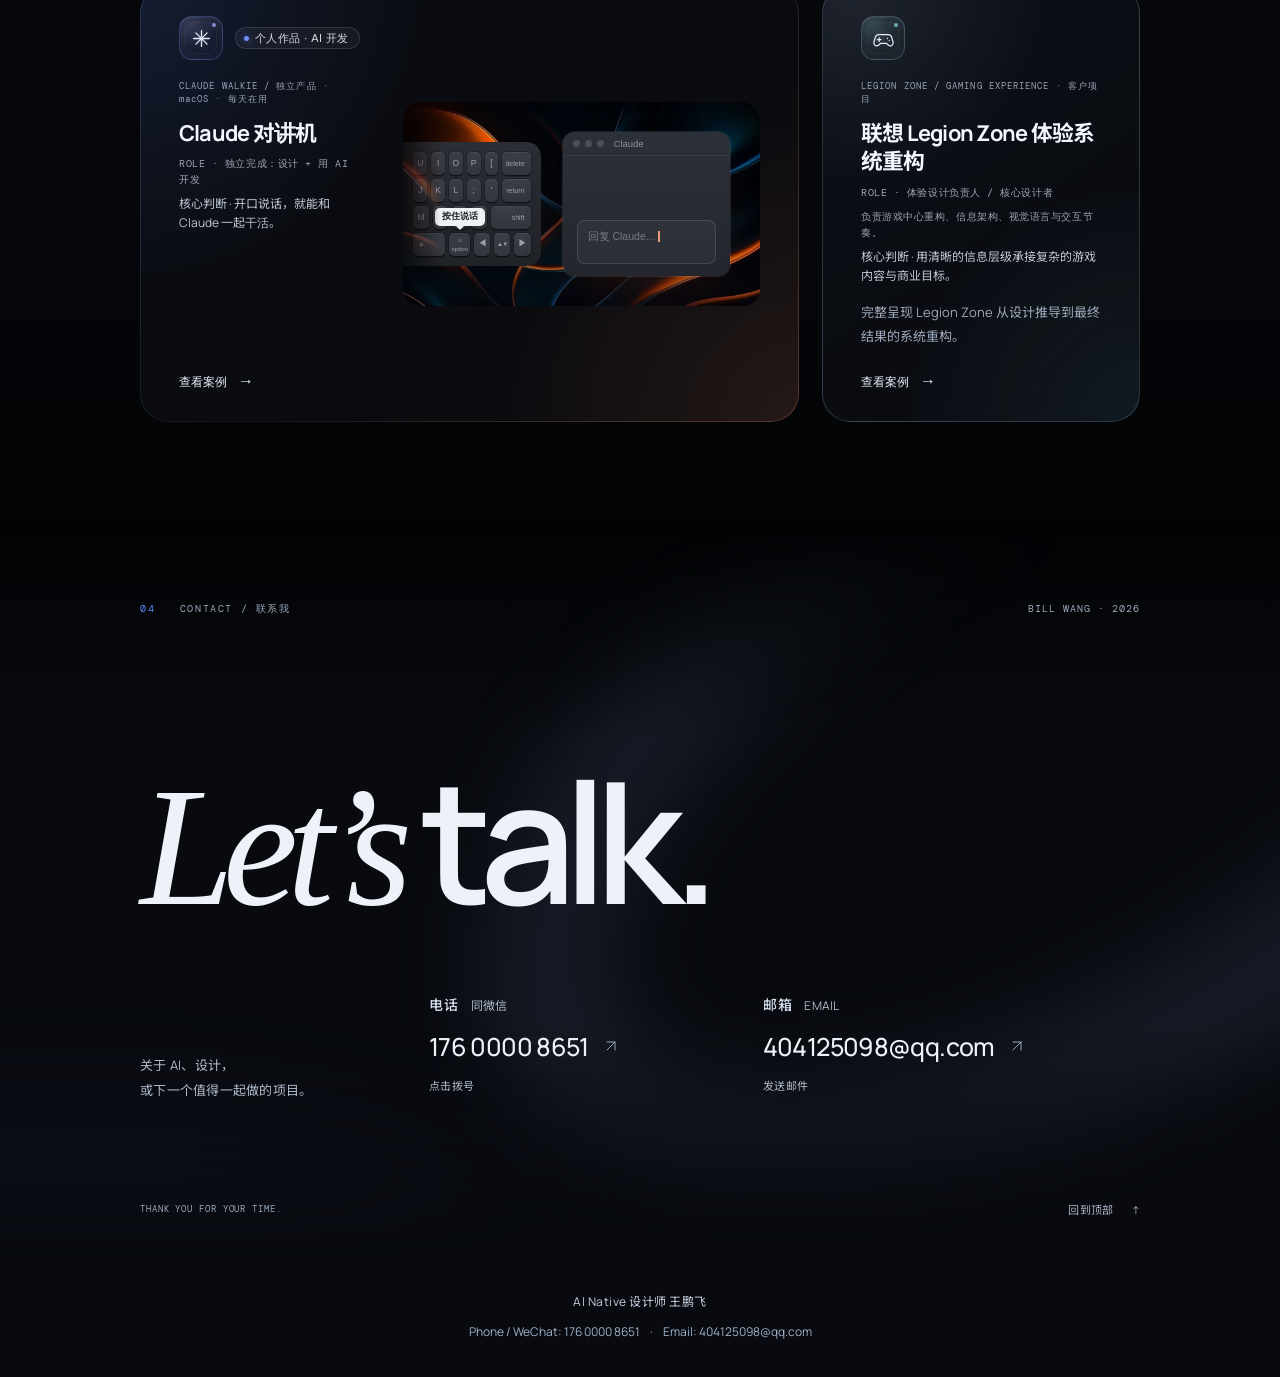
==== commit a65eb265: "V366.3: AUI 07 Companion State pad rebuilt from source file" ====
--- a/index.html
+++ b/index.html
@@ -489,7 +489,7 @@
                 <p class="chapter-kicker">07 / COMPANION STATE</p>
                 <p class="aui-chapter-summary">多模态主动感知、动态界面适配与跨端协同，让 AI 随任务、设备与环境自然迁移，并在不同终端承载合适的服务。</p>
               </header>
-              <figure class="aui-figma-frame reveal"><img data-lightbox-src="assets/companion-v366/10-companion-state-v366c.png" data-lightbox-group="aui-core-pages" data-media-src="assets/companion-v366/10-companion-state-v366c-desktop.webp" data-media-srcset="assets/companion-v366/10-companion-state-v366c-mobile.webp 1280w, assets/companion-v366/10-companion-state-v366c-desktop.webp 1920w" sizes="100vw" alt="Figma 第 10 页：AUI 伴随态覆盖 AIPC、AI 手机、AI 平板与 AIoT" loading="lazy" decoding="async" width="3840" height="2160" /><figcaption>FIGMA / 07 · COMPANION STATE</figcaption></figure>
+              <figure class="aui-figma-frame reveal"><img data-lightbox-src="assets/companion-v366/10-companion-state-v366d.png" data-lightbox-group="aui-core-pages" data-media-src="assets/companion-v366/10-companion-state-v366d-desktop.webp" data-media-srcset="assets/companion-v366/10-companion-state-v366d-mobile.webp 1280w, assets/companion-v366/10-companion-state-v366d-desktop.webp 1920w" sizes="100vw" alt="Figma 第 10 页：AUI 伴随态覆盖 AIPC、AI 手机、AI 平板与 AIoT" loading="lazy" decoding="async" width="3840" height="2160" /><figcaption>FIGMA / 07 · COMPANION STATE</figcaption></figure>
             </article>
 
             <article class="chapter-panel scroll-chapter aui-inset-page" id="11-immersion-state" data-chapter="11-immersion-state" data-scroll-chapter="11-immersion-state">
